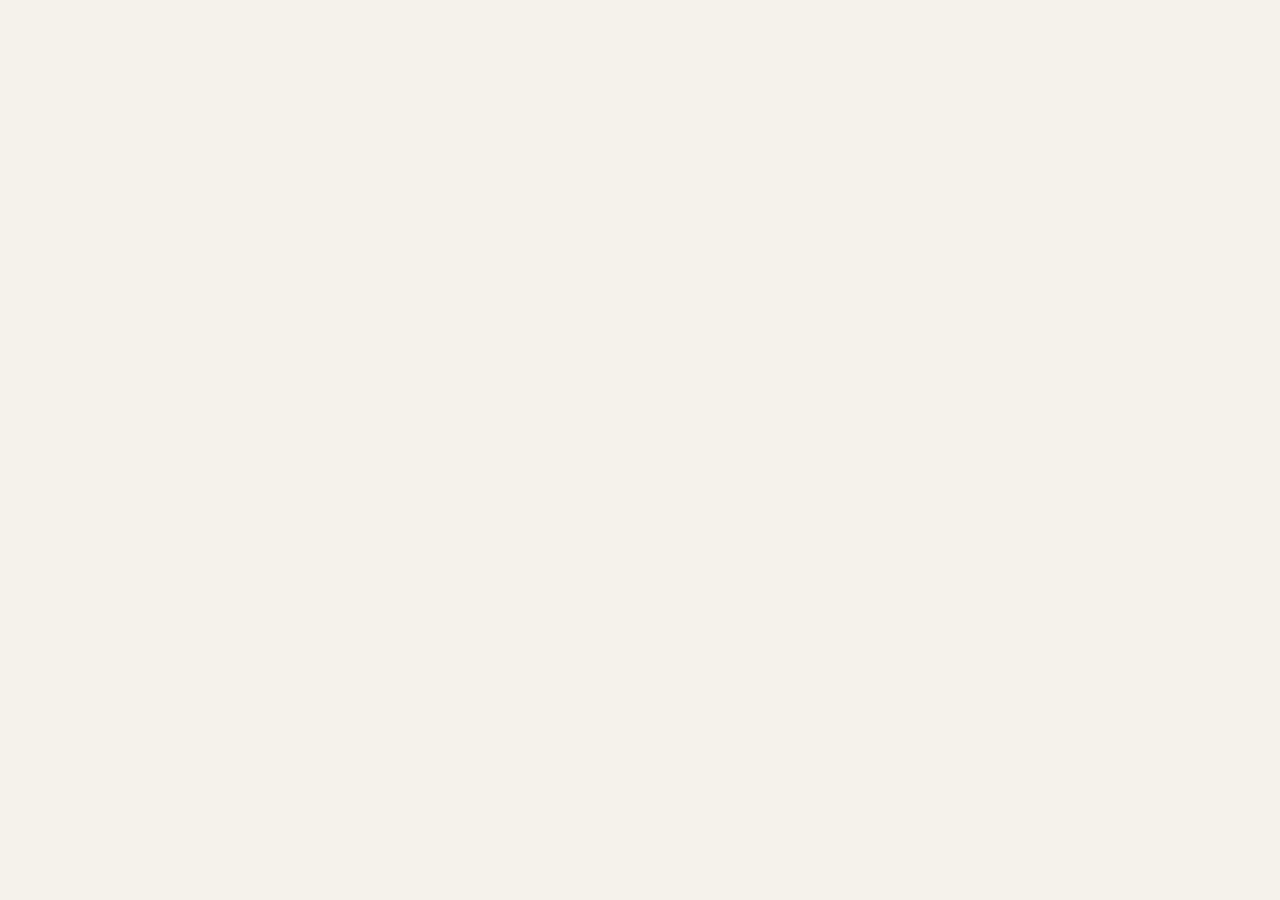
==== index.html @ 765e0664 "Create feira cadastro web app" ====
<!doctype html>
<html lang="pt-BR">
  <head>
    <meta charset="UTF-8" />
    <meta name="viewport" content="width=device-width, initial-scale=1.0" />
    <title>Cadastro de Feira de Rua</title>
    <script type="importmap">
      {
        "imports": {
          "react": "https://esm.sh/react@18.3.1",
          "react-dom/client": "https://esm.sh/react-dom@18.3.1/client",
          "lucide-react": "https://esm.sh/lucide-react@0.468.0"
        }
      }
    </script>
    <link rel="stylesheet" href="./src/styles.css" />
  </head>
  <body>
    <div id="root"></div>
    <script src="https://unpkg.com/@babel/standalone@7.25.6/babel.min.js"></script>
    <script type="text/babel" data-type="module" src="./src/main.jsx"></script>
  </body>
</html>
---- src/styles.css ----
:root {
  color: #17211d;
  background: #f5f2eb;
  font-family:
    Inter, ui-sans-serif, system-ui, -apple-system, BlinkMacSystemFont, "Segoe UI",
    sans-serif;
  font-size: 16px;
  line-height: 1.5;
}

* {
  box-sizing: border-box;
}

body {
  margin: 0;
  min-width: 320px;
}

button,
input,
textarea {
  font: inherit;
}

button {
  cursor: pointer;
}

.app-shell {
  display: grid;
  grid-template-columns: 280px minmax(0, 1fr);
  min-height: 100vh;
}

.sidebar {
  position: sticky;
  top: 0;
  display: flex;
  flex-direction: column;
  gap: 28px;
  height: 100vh;
  padding: 28px 20px;
  color: #f7fbf6;
  background: #224f3c;
}

.brand {
  display: flex;
  align-items: center;
  gap: 12px;
}

.brand-mark,
.section-title span {
  display: inline-flex;
  align-items: center;
  justify-content: center;
  flex: 0 0 auto;
  width: 42px;
  height: 42px;
  border-radius: 8px;
}

.brand-mark {
  background: #f2c94c;
  color: #17211d;
}

.brand strong,
.brand small {
  display: block;
}

.brand strong {
  font-size: 1.05rem;
}

.brand small {
  color: #c9dfd0;
}

.tabs {
  display: grid;
  gap: 8px;
}

.tabs button {
  display: flex;
  align-items: center;
  gap: 10px;
  width: 100%;
  min-height: 46px;
  padding: 10px 12px;
  color: #e7f3ea;
  text-align: left;
  background: transparent;
  border: 1px solid transparent;
  border-radius: 8px;
}

.tabs button:hover,
.tabs button.active {
  color: #17211d;
  background: #f7fbf6;
}

.sidebar-note {
  display: flex;
  gap: 10px;
  margin-top: auto;
  padding: 14px;
  color: #17211d;
  background: #dce9c8;
  border-radius: 8px;
}

.content {
  width: min(100%, 1060px);
  padding: 40px clamp(18px, 4vw, 56px) 64px;
}

.page-header {
  display: flex;
  align-items: flex-start;
  justify-content: space-between;
  gap: 24px;
  margin-bottom: 24px;
}

.eyebrow {
  color: #7f351e;
  font-weight: 750;
  text-transform: uppercase;
  letter-spacing: 0;
}

h1,
h2,
p {
  margin: 0;
}

h1 {
  max-width: 760px;
  margin-top: 8px;
  font-size: clamp(2rem, 5vw, 4.4rem);
  line-height: 0.98;
  letter-spacing: 0;
}

.page-header p {
  max-width: 690px;
  margin-top: 16px;
  color: #52625b;
  font-size: 1.06rem;
}

.status-pill {
  display: inline-flex;
  align-items: center;
  flex: 0 0 auto;
  gap: 8px;
  min-height: 40px;
  padding: 8px 12px;
  color: #214737;
  background: #e1ecd5;
  border-radius: 8px;
  font-weight: 700;
}

.success-message {
  display: flex;
  align-items: center;
  gap: 10px;
  margin-bottom: 18px;
  padding: 14px 16px;
  color: #163a2c;
  background: #dff2df;
  border: 1px solid #9fc99f;
  border-radius: 8px;
}

.form-flow {
  display: grid;
  gap: 18px;
}

.form-section {
  background: #fffdf8;
  border: 1px solid #ded7ca;
  border-radius: 8px;
}

.section-title {
  display: flex;
  align-items: center;
  gap: 12px;
  padding: 18px 20px;
  border-bottom: 1px solid #ebe4d7;
}

.section-title span {
  width: 36px;
  height: 36px;
  color: #214737;
  background: #e1ecd5;
}

.section-title h2 {
  font-size: 1.1rem;
}

.fields {
  display: grid;
  gap: 18px;
  padding: 20px;
}

.field-grid {
  display: grid;
  grid-template-columns: repeat(3, minmax(0, 1fr));
  gap: 14px;
}

.field,
.choice-field,
.rating-field,
.scale-field {
  display: grid;
  gap: 8px;
  min-width: 0;
  margin: 0;
  padding: 0;
  border: 0;
}

.field span,
legend {
  color: #26342f;
  font-weight: 750;
}

.field small {
  color: #6a746e;
}

input,
textarea {
  width: 100%;
  min-height: 44px;
  padding: 10px 12px;
  color: #17211d;
  background: #ffffff;
  border: 1px solid #cfc7ba;
  border-radius: 8px;
}

textarea {
  resize: vertical;
}

input:focus,
textarea:focus,
button:focus-visible {
  outline: 3px solid #f2c94c;
  outline-offset: 2px;
}

.choice-grid {
  display: grid;
  grid-template-columns: repeat(auto-fit, minmax(185px, 1fr));
  gap: 10px;
}

.choice-grid.compact {
  grid-template-columns: repeat(auto-fit, minmax(140px, 1fr));
}

.choice,
.inline-extra {
  display: flex;
  align-items: center;
  gap: 10px;
  min-height: 44px;
  padding: 10px 12px;
  background: #f9f5ed;
  border: 1px solid #e0d7c9;
  border-radius: 8px;
}

.choice input,
.inline-extra input[type="checkbox"],
.scale-options input,
.rating-options input {
  width: 18px;
  min-height: 18px;
  flex: 0 0 auto;
  accent-color: #2e7a55;
}

.inline-extra {
  margin-top: 10px;
}

.inline-extra input:last-child {
  min-width: 160px;
}

.rating-options,
.scale-options {
  display: flex;
  flex-wrap: wrap;
  gap: 10px;
}

.rating-options label,
.scale-options label {
  display: inline-flex;
  align-items: center;
  justify-content: center;
  gap: 8px;
  min-height: 44px;
  padding: 10px 12px;
  background: #f9f5ed;
  border: 1px solid #e0d7c9;
  border-radius: 8px;
}

.rating-options span {
  color: #bf7f00;
  white-space: nowrap;
}

.scale-options label {
  min-width: 58px;
}

.submit-bar {
  position: sticky;
  bottom: 0;
  display: flex;
  justify-content: flex-end;
  padding: 16px 0 0;
  background: linear-gradient(180deg, rgba(245, 242, 235, 0), #f5f2eb 42%);
}

.submit-bar button {
  display: inline-flex;
  align-items: center;
  justify-content: center;
  gap: 10px;
  min-height: 50px;
  padding: 12px 18px;
  color: #ffffff;
  background: #2e7a55;
  border: 0;
  border-radius: 8px;
  font-weight: 800;
}

.submit-bar button:hover {
  background: #246646;
}

@media (max-width: 820px) {
  .app-shell {
    grid-template-columns: 1fr;
  }

  .sidebar {
    position: static;
    height: auto;
    padding: 18px;
  }

  .tabs {
    grid-template-columns: 1fr 1fr;
  }

  .sidebar-note {
    margin-top: 0;
  }

  .content {
    padding-top: 26px;
  }

  .page-header {
    display: grid;
  }

  .status-pill {
    justify-self: start;
  }

  .field-grid {
    grid-template-columns: 1fr;
  }
}

@media (max-width: 520px) {
  .tabs {
    grid-template-columns: 1fr;
  }

  h1 {
    font-size: 2rem;
    line-height: 1.05;
  }

  .fields,
  .section-title {
    padding: 16px;
  }

  .choice-grid,
  .choice-grid.compact {
    grid-template-columns: 1fr;
  }

  .submit-bar button {
    width: 100%;
  }
}
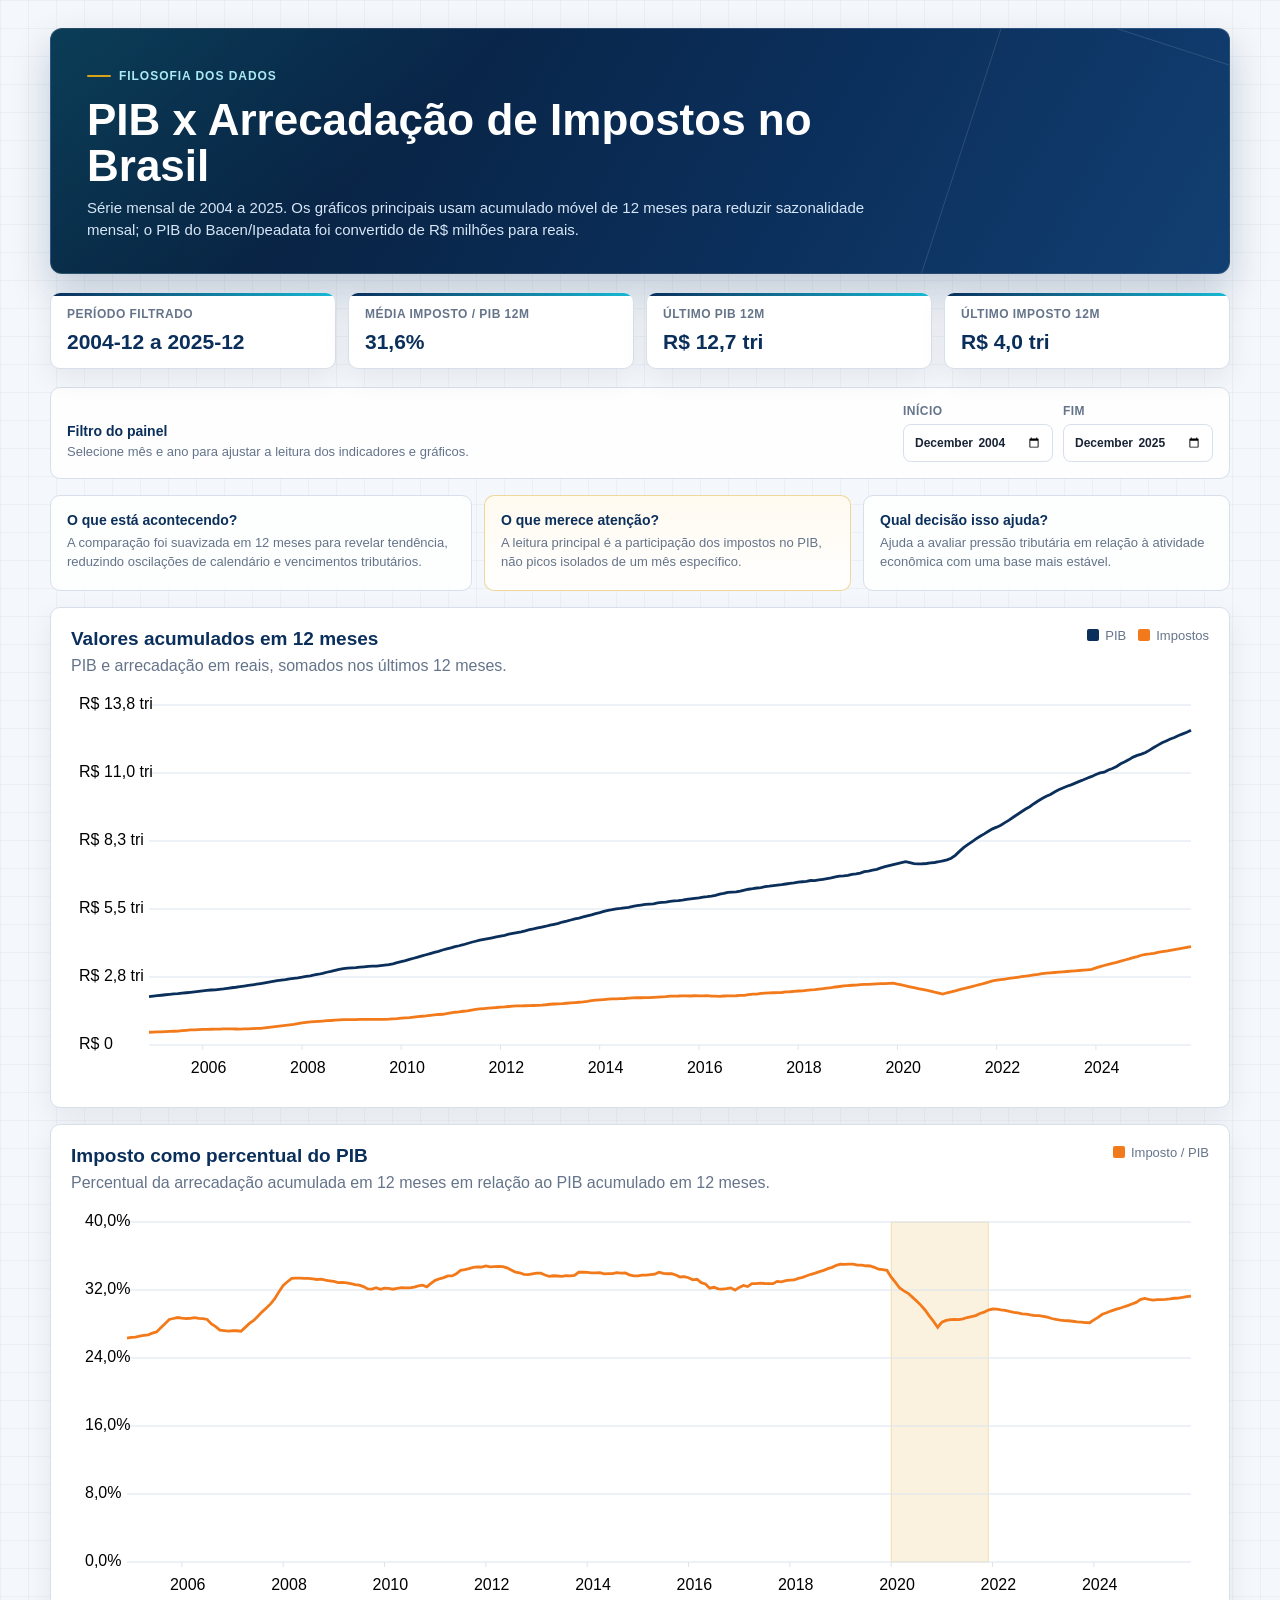
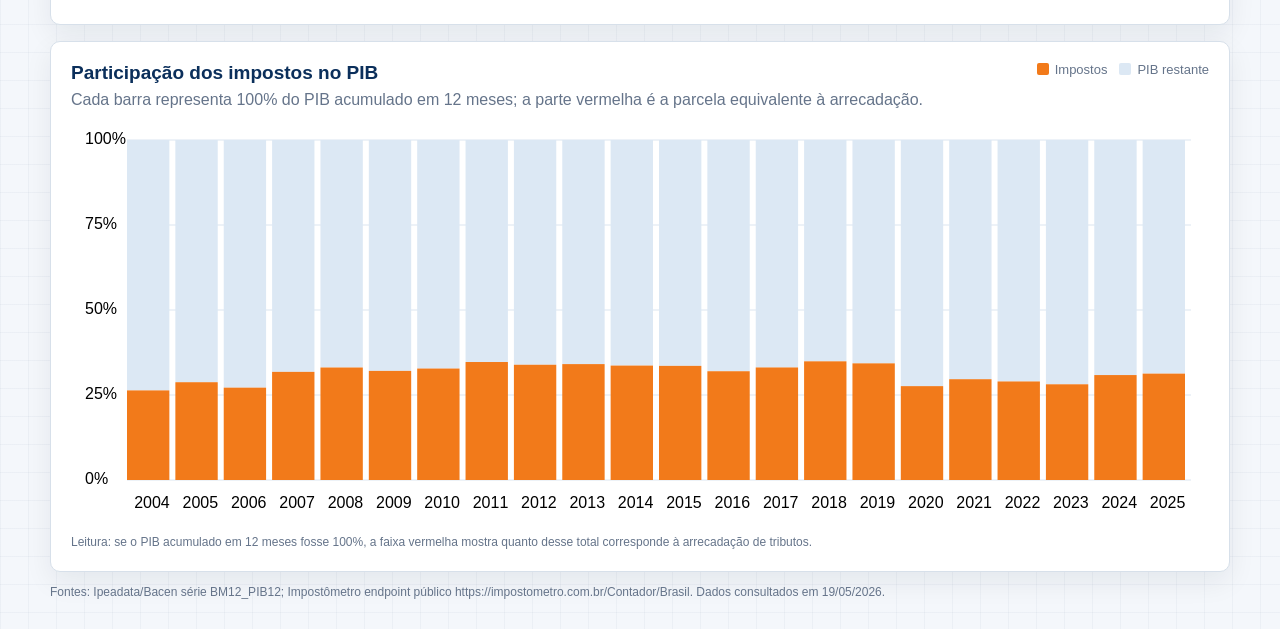
==== commit e08d8127: "Initial commit" ====
--- a/index.html
+++ b/index.html
@@ -1,23 +1,714 @@
-<!doctype html>
-<html lang="pt-BR">
-  <head>
-    <meta charset="UTF-8" />
-    <meta name="viewport" content="width=device-width, initial-scale=1.0" />
-    <title>Cadastro de Feira de Rua</title>
-    <script type="importmap">
-      {
-        "imports": {
-          "react": "https://esm.sh/react@18.3.1",
-          "react-dom/client": "https://esm.sh/react-dom@18.3.1/client",
-          "lucide-react": "https://esm.sh/lucide-react@0.468.0"
-        }
-      }
-    </script>
-    <link rel="stylesheet" href="./src/styles.css" />
-  </head>
-  <body>
-    <div id="root"></div>
-    <script src="https://unpkg.com/@babel/standalone@7.25.6/babel.min.js"></script>
-    <script type="text/babel" data-type="module" src="./src/main.jsx"></script>
-  </body>
-</html>
+<!doctype html>
+<html lang="pt-BR">
+<head>
+  <meta charset="utf-8">
+  <meta name="viewport" content="width=device-width, initial-scale=1">
+  <title>PIB x Arrecadação de Impostos</title>
+  <style>
+    :root {
+      --bg: #f4f7fb;
+      --panel: #ffffff;
+      --text: #182434;
+      --muted: #65748a;
+      --grid: #dbe5f0;
+      --pib: #0b2f5b;
+      --tax: #f27a1a;
+      --rest: #dce8f4;
+      --accent: #17b8d4;
+      --gold: #d8a31a;
+      --graphite: #111827;
+      --line: #d7e0ea;
+    }
+    * { box-sizing: border-box; }
+    body {
+      margin: 0;
+      font-family: Inter, "Segoe UI", Arial, Helvetica, sans-serif;
+      color: var(--text);
+      background:
+        linear-gradient(rgba(11, 47, 91, 0.035) 1px, transparent 1px),
+        linear-gradient(90deg, rgba(11, 47, 91, 0.035) 1px, transparent 1px),
+        var(--bg);
+      background-size: 28px 28px;
+    }
+    main {
+      width: min(1180px, calc(100vw - 32px));
+      margin: 28px auto;
+    }
+    header {
+      position: relative;
+      overflow: hidden;
+      margin-bottom: 18px;
+      padding: 34px 36px 32px;
+      color: #ffffff;
+      background:
+        linear-gradient(135deg, rgba(23, 184, 212, 0.22), transparent 32%),
+        linear-gradient(120deg, #071b34 0%, #0b2f5b 62%, #123f72 100%);
+      border: 1px solid rgba(255, 255, 255, 0.12);
+      border-radius: 12px;
+      box-shadow: 0 18px 38px rgba(11, 47, 91, 0.22);
+    }
+    header::after {
+      content: "";
+      position: absolute;
+      inset: auto -80px -130px auto;
+      width: 360px;
+      height: 360px;
+      border: 1px solid rgba(255, 255, 255, 0.12);
+      transform: rotate(18deg);
+    }
+    .eyebrow {
+      position: relative;
+      z-index: 1;
+      display: inline-flex;
+      align-items: center;
+      gap: 8px;
+      margin-bottom: 14px;
+      color: #a9eaf4;
+      font-size: 12px;
+      font-weight: 700;
+      letter-spacing: 0.08em;
+      text-transform: uppercase;
+    }
+    .eyebrow::before {
+      content: "";
+      width: 24px;
+      height: 2px;
+      background: var(--gold);
+      border-radius: 999px;
+    }
+    h1 {
+      position: relative;
+      z-index: 1;
+      margin: 0 0 8px;
+      max-width: 760px;
+      font-size: clamp(28px, 4vw, 44px);
+      line-height: 1.05;
+      letter-spacing: 0;
+    }
+    p {
+      margin: 0;
+      color: var(--muted);
+      line-height: 1.45;
+    }
+    header p {
+      position: relative;
+      z-index: 1;
+      max-width: 800px;
+      color: #d7e6f7;
+      font-size: 15px;
+    }
+    .metrics {
+      display: grid;
+      grid-template-columns: repeat(4, minmax(0, 1fr));
+      gap: 12px;
+      margin: 18px 0;
+    }
+    .metric, .chart-card {
+      background: var(--panel);
+      border: 1px solid var(--line);
+      border-radius: 10px;
+      box-shadow: 0 10px 28px rgba(15, 23, 42, 0.07);
+    }
+    .metric {
+      position: relative;
+      padding: 14px 16px;
+      overflow: hidden;
+    }
+    .metric::before {
+      content: "";
+      position: absolute;
+      top: 0;
+      left: 0;
+      width: 100%;
+      height: 3px;
+      background: linear-gradient(90deg, var(--pib), var(--accent));
+    }
+    .metric span {
+      display: block;
+      color: var(--muted);
+      font-size: 12px;
+      font-weight: 700;
+      letter-spacing: 0.04em;
+      text-transform: uppercase;
+      margin-bottom: 8px;
+    }
+    .metric strong {
+      color: var(--pib);
+      font-size: 21px;
+      line-height: 1.2;
+    }
+    .decision-strip {
+      display: grid;
+      grid-template-columns: 1.15fr 1fr 1fr;
+      gap: 12px;
+      margin: 0 0 16px;
+    }
+    .decision-item {
+      min-height: 96px;
+      padding: 16px;
+      background: rgba(255, 255, 255, 0.86);
+      border: 1px solid var(--line);
+      border-radius: 10px;
+    }
+    .decision-item strong {
+      display: block;
+      margin-bottom: 6px;
+      color: var(--pib);
+      font-size: 14px;
+    }
+    .decision-item p {
+      font-size: 13px;
+    }
+    .decision-item.attention {
+      border-color: rgba(216, 163, 26, 0.42);
+      background: linear-gradient(180deg, #fffaf0, #ffffff);
+    }
+    .filters {
+      display: flex;
+      align-items: end;
+      justify-content: space-between;
+      gap: 16px;
+      margin: 0 0 16px;
+      padding: 16px;
+      background: rgba(255, 255, 255, 0.92);
+      border: 1px solid var(--line);
+      border-radius: 10px;
+    }
+    .filters-title strong {
+      display: block;
+      margin-bottom: 4px;
+      color: var(--pib);
+      font-size: 14px;
+    }
+    .filters-title p {
+      font-size: 13px;
+    }
+    .filter-fields {
+      display: flex;
+      gap: 10px;
+      align-items: end;
+    }
+    .filter-fields label {
+      display: grid;
+      gap: 6px;
+      color: var(--muted);
+      font-size: 12px;
+      font-weight: 700;
+      letter-spacing: 0.04em;
+      text-transform: uppercase;
+    }
+    .filter-fields input {
+      min-width: 150px;
+      height: 38px;
+      padding: 0 10px;
+      color: var(--text);
+      background: #ffffff;
+      border: 1px solid var(--line);
+      border-radius: 8px;
+      font: inherit;
+    }
+    .chart-card {
+      padding: 20px;
+      margin-top: 16px;
+    }
+    .chart-head {
+      display: flex;
+      justify-content: space-between;
+      gap: 16px;
+      align-items: start;
+      margin-bottom: 10px;
+    }
+    h2 {
+      color: var(--pib);
+      margin: 0 0 4px;
+      font-size: 19px;
+      letter-spacing: 0;
+    }
+    .legend {
+      display: flex;
+      flex-wrap: wrap;
+      gap: 12px;
+      color: var(--muted);
+      font-size: 13px;
+      white-space: nowrap;
+    }
+    .legend i {
+      display: inline-block;
+      width: 12px;
+      height: 12px;
+      border-radius: 2px;
+      margin-right: 6px;
+      vertical-align: -1px;
+    }
+    svg {
+      width: 100%;
+      height: 400px;
+      display: block;
+      overflow: visible;
+    }
+    .axis text {
+      fill: var(--muted);
+      font-size: 11px;
+    }
+    line.axis, line.grid {
+      stroke: var(--grid);
+      stroke-width: 1;
+    }
+    .line {
+      fill: none;
+      stroke-width: 2.8;
+    }
+    .note {
+      margin-top: 12px;
+      font-size: 12px;
+      color: var(--muted);
+    }
+    .tooltip {
+      position: fixed;
+      z-index: 10;
+      pointer-events: none;
+      background: #071b34;
+      color: white;
+      padding: 10px 12px;
+      border-radius: 6px;
+      font-size: 12px;
+      line-height: 1.45;
+      min-width: 210px;
+      box-shadow: 0 8px 20px rgba(15, 23, 42, 0.24);
+      display: none;
+    }
+    @media (max-width: 860px) {
+      .metrics { grid-template-columns: repeat(2, minmax(0, 1fr)); }
+      .decision-strip { grid-template-columns: 1fr; }
+      .filters { display: block; }
+      .filter-fields { margin-top: 12px; flex-wrap: wrap; }
+      .chart-head { display: block; }
+      .legend { margin-top: 8px; }
+      svg { height: 360px; }
+    }
+    @media (max-width: 520px) {
+      main { width: min(100vw - 20px, 1180px); margin-top: 18px; }
+      .metrics { grid-template-columns: 1fr; }
+      h1 { font-size: 23px; }
+    }
+  </style>
+</head>
+<body>
+  <main>
+    <header>
+      <div class="eyebrow">Filosofia dos Dados</div>
+      <h1>PIB x Arrecadação de Impostos no Brasil</h1>
+      <p>Série mensal de 2004 a 2025. Os gráficos principais usam acumulado móvel de 12 meses para reduzir sazonalidade mensal; o PIB do Bacen/Ipeadata foi convertido de R$ milhões para reais.</p>
+    </header>
+
+    <section class="metrics">
+      <div class="metric"><span>Período filtrado</span><strong id="periodoSelecionado">2004-12 a 2025-12</strong></div>
+      <div class="metric"><span>Média imposto / PIB 12m</span><strong id="mediaPct">31.6%</strong></div>
+      <div class="metric"><span>Último PIB 12m</span><strong id="ultimoPib"></strong></div>
+      <div class="metric"><span>Último imposto 12m</span><strong id="ultimoImposto"></strong></div>
+    </section>
+
+    <section class="filters" aria-label="Filtro de período">
+      <div class="filters-title">
+        <strong>Filtro do painel</strong>
+        <p>Selecione mês e ano para ajustar a leitura dos indicadores e gráficos.</p>
+      </div>
+      <div class="filter-fields">
+        <label for="filtroInicio">Início
+          <input id="filtroInicio" type="month">
+        </label>
+        <label for="filtroFim">Fim
+          <input id="filtroFim" type="month">
+        </label>
+      </div>
+    </section>
+
+    <section class="decision-strip" aria-label="Resumo executivo">
+      <div class="decision-item">
+        <strong>O que está acontecendo?</strong>
+        <p>A comparação foi suavizada em 12 meses para revelar tendência, reduzindo oscilações de calendário e vencimentos tributários.</p>
+      </div>
+      <div class="decision-item attention">
+        <strong>O que merece atenção?</strong>
+        <p>A leitura principal é a participação dos impostos no PIB, não picos isolados de um mês específico.</p>
+      </div>
+      <div class="decision-item">
+        <strong>Qual decisão isso ajuda?</strong>
+        <p>Ajuda a avaliar pressão tributária em relação à atividade econômica com uma base mais estável.</p>
+      </div>
+    </section>
+
+    <section class="chart-card">
+      <div class="chart-head">
+        <div>
+          <h2>Valores acumulados em 12 meses</h2>
+          <p>PIB e arrecadação em reais, somados nos últimos 12 meses.</p>
+        </div>
+        <div class="legend">
+          <span><i style="background: var(--pib)"></i>PIB</span>
+          <span><i style="background: var(--tax)"></i>Impostos</span>
+        </div>
+      </div>
+      <svg id="chartValores" role="img" aria-label="Gráfico de linhas com PIB e impostos mensais"></svg>
+    </section>
+
+    <section class="chart-card">
+      <div class="chart-head">
+        <div>
+          <h2>Imposto como percentual do PIB</h2>
+          <p>Percentual da arrecadação acumulada em 12 meses em relação ao PIB acumulado em 12 meses.</p>
+        </div>
+        <div class="legend">
+          <span><i style="background: var(--tax)"></i>Imposto / PIB</span>
+        </div>
+      </div>
+      <svg id="chartPercentualLinha" role="img" aria-label="Gráfico de linha com percentual de impostos sobre PIB"></svg>
+    </section>
+
+    <section class="chart-card">
+      <div class="chart-head">
+        <div>
+          <h2>Participação dos impostos no PIB</h2>
+          <p>Cada barra representa 100% do PIB acumulado em 12 meses; a parte vermelha é a parcela equivalente à arrecadação.</p>
+        </div>
+        <div class="legend">
+          <span><i style="background: var(--tax)"></i>Impostos</span>
+          <span><i style="background: var(--rest)"></i>PIB restante</span>
+        </div>
+      </div>
+      <svg id="chartPercentual" role="img" aria-label="Gráfico de barras 100% com participação dos impostos no PIB"></svg>
+      <p class="note">Leitura: se o PIB acumulado em 12 meses fosse 100%, a faixa vermelha mostra quanto desse total corresponde à arrecadação de tributos.</p>
+    </section>
+
+    <p class="note">Fontes: Ipeadata/Bacen série BM12_PIB12; Impostômetro endpoint público https://impostometro.com.br/Contador/Brasil. Dados consultados em 19/05/2026.</p>
+  </main>
+  <div class="tooltip" id="tooltip"></div>
+  <script>
+    const dados = [{"periodo": "2004-01", "ano": 2004, "mes": 1, "pib": 144558600000.0, "impostos": 46232090263.74, "impostoPct": 31.9816, "restantePct": 68.0184, "pib12m": null, "impostos12m": null, "impostoPct12m": null, "restantePct12m": null}, {"periodo": "2004-02", "ano": 2004, "mes": 2, "pib": 142861300000.0, "impostos": 38658141661.73, "impostoPct": 27.0599, "restantePct": 72.9401, "pib12m": null, "impostos12m": null, "impostoPct12m": null, "restantePct12m": null}, {"periodo": "2004-03", "ano": 2004, "mes": 3, "pib": 157363500000.0, "impostos": 40571194120.03, "impostoPct": 25.7818, "restantePct": 74.2182, "pib12m": null, "impostos12m": null, "impostoPct12m": null, "restantePct12m": null}, {"periodo": "2004-04", "ano": 2004, "mes": 4, "pib": 156953900000.0, "impostos": 41968409557.2, "impostoPct": 26.7393, "restantePct": 73.2607, "pib12m": null, "impostos12m": null, "impostoPct12m": null, "restantePct12m": null}, {"periodo": "2004-05", "ano": 2004, "mes": 5, "pib": 159498900000.0, "impostos": 40390365341.45, "impostoPct": 25.3233, "restantePct": 74.6767, "pib12m": null, "impostos12m": null, "impostoPct12m": null, "restantePct12m": null}, {"periodo": "2004-06", "ano": 2004, "mes": 6, "pib": 165342200000.0, "impostos": 42445873374.07, "impostoPct": 25.6715, "restantePct": 74.3285, "pib12m": null, "impostos12m": null, "impostoPct12m": null, "restantePct12m": null}, {"periodo": "2004-07", "ano": 2004, "mes": 7, "pib": 171370900000.0, "impostos": 42962222035.29, "impostoPct": 25.0697, "restantePct": 74.9303, "pib12m": null, "impostos12m": null, "impostoPct12m": null, "restantePct12m": null}, {"periodo": "2004-08", "ano": 2004, "mes": 8, "pib": 169178900000.0, "impostos": 42670163400.71, "impostoPct": 25.2219, "restantePct": 74.7781, "pib12m": null, "impostos12m": null, "impostoPct12m": null, "restantePct12m": null}, {"periodo": "2004-09", "ano": 2004, "mes": 9, "pib": 164702500000.0, "impostos": 43393699550.4, "impostoPct": 26.3467, "restantePct": 73.6533, "pib12m": null, "impostos12m": null, "impostoPct12m": null, "restantePct12m": null}, {"periodo": "2004-10", "ano": 2004, "mes": 10, "pib": 170536500000.0, "impostos": 43927859015.56, "impostoPct": 25.7586, "restantePct": 74.2414, "pib12m": null, "impostos12m": null, "impostoPct12m": null, "restantePct12m": null}, {"periodo": "2004-11", "ano": 2004, "mes": 11, "pib": 176921500000.0, "impostos": 41881256779.54, "impostoPct": 23.6722, "restantePct": 76.3278, "pib12m": null, "impostos12m": null, "impostoPct12m": null, "restantePct12m": null}, {"periodo": "2004-12", "ano": 2004, "mes": 12, "pib": 178462400000.0, "impostos": 50783321839.46, "impostoPct": 28.456, "restantePct": 71.544, "pib12m": 1957751100000.0, "impostos12m": 515884596939.18, "impostoPct12m": 26.3509, "restantePct12m": 73.6491}, {"periodo": "2005-01", "ano": 2005, "mes": 1, "pib": 163540100000.0, "impostos": 52620924784.66, "impostoPct": 32.1762, "restantePct": 67.8238, "pib12m": 1976732600000.0, "impostos12m": 522273431460.1, "impostoPct12m": 26.421, "restantePct12m": 73.579}, {"periodo": "2005-02", "ano": 2005, "mes": 2, "pib": 160701600000.0, "impostos": 44138588985.51, "impostoPct": 27.4662, "restantePct": 72.5338, "pib12m": 1994572900000.0, "impostos12m": 527753878783.88, "impostoPct12m": 26.4595, "restantePct12m": 73.5405}, {"periodo": "2005-03", "ano": 2005, "mes": 3, "pib": 175468700000.0, "impostos": 47432452750.28, "impostoPct": 27.0319, "restantePct": 72.9681, "pib12m": 2012678100000.0, "impostos12m": 534615137414.14, "impostoPct12m": 26.5624, "restantePct12m": 73.4376}, {"periodo": "2005-04", "ano": 2005, "mes": 4, "pib": 177179000000.0, "impostos": 49508436664.15, "impostoPct": 27.9426, "restantePct": 72.0574, "pib12m": 2032903200000.0, "impostos12m": 542155164521.08, "impostoPct12m": 26.669, "restantePct12m": 73.331}, {"periodo": "2005-05", "ano": 2005, "mes": 5, "pib": 177496700000.0, "impostos": 46223594713.2, "impostoPct": 26.0419, "restantePct": 73.9581, "pib12m": 2050901000000.0, "impostos12m": 547988393892.83, "impostoPct12m": 26.7194, "restantePct12m": 73.2806}, {"periodo": "2005-06", "ano": 2005, "mes": 6, "pib": 180881800000.0, "impostos": 50938557998.39, "impostoPct": 28.1612, "restantePct": 71.8388, "pib12m": 2066440600000.0, "impostos12m": 556481078517.15, "impostoPct12m": 26.9294, "restantePct12m": 73.0706}, {"periodo": "2005-07", "ano": 2005, "mes": 7, "pib": 184073700000.0, "impostos": 49151727939.38, "impostoPct": 26.7022, "restantePct": 73.2978, "pib12m": 2079143400000.0, "impostos12m": 562670584421.24, "impostoPct12m": 27.0626, "restantePct12m": 72.9374}, {"periodo": "2005-08", "ano": 2005, "mes": 8, "pib": 187246600000.0, "impostos": 58137926226.47, "impostoPct": 31.0489, "restantePct": 68.9511, "pib12m": 2097211100000.0, "impostos12m": 578138347247.0, "impostoPct12m": 27.567, "restantePct12m": 72.433}, {"periodo": "2005-09", "ano": 2005, "mes": 9, "pib": 181538900000.0, "impostos": 57958330448.41, "impostoPct": 31.9261, "restantePct": 68.0739, "pib12m": 2114047500000.0, "impostos12m": 592702978145.0, "impostoPct12m": 28.0364, "restantePct12m": 71.9636}, {"periodo": "2005-10", "ano": 2005, "mes": 10, "pib": 189183000000.0, "impostos": 59655722484.35, "impostoPct": 31.5333, "restantePct": 68.4667, "pib12m": 2132694000000.0, "impostos12m": 608430841613.8, "impostoPct12m": 28.5287, "restantePct12m": 71.4713}, {"periodo": "2005-11", "ano": 2005, "mes": 11, "pib": 194794500000.0, "impostos": 49560562640.28, "impostoPct": 25.4425, "restantePct": 74.5575, "pib12m": 2150567000000.0, "impostos12m": 616110147474.54, "impostoPct12m": 28.6487, "restantePct12m": 71.3513}, {"periodo": "2005-12", "ano": 2005, "mes": 12, "pib": 198480000000.0, "impostos": 58917436692.67, "impostoPct": 29.6843, "restantePct": 70.3157, "pib12m": 2170584600000.0, "impostos12m": 624244262327.74, "impostoPct12m": 28.7593, "restantePct12m": 71.2407}, {"periodo": "2006-01", "ano": 2006, "mes": 1, "pib": 185564800000.0, "impostos": 57340234038.04, "impostoPct": 30.9004, "restantePct": 69.0996, "pib12m": 2192609300000.0, "impostos12m": 628963571581.12, "impostoPct12m": 28.6856, "restantePct12m": 71.3144}, {"periodo": "2006-02", "ano": 2006, "mes": 2, "pib": 178482200000.0, "impostos": 48328000868.28, "impostoPct": 27.0772, "restantePct": 72.9228, "pib12m": 2210389900000.0, "impostos12m": 633152983463.89, "impostoPct12m": 28.6444, "restantePct12m": 71.3556}, {"periodo": "2006-03", "ano": 2006, "mes": 3, "pib": 190223300000.0, "impostos": 52056843574.63, "impostoPct": 27.3662, "restantePct": 72.6338, "pib12m": 2225144500000.0, "impostos12m": 637777374288.24, "impostoPct12m": 28.6623, "restantePct12m": 71.3377}, {"periodo": "2006-04", "ano": 2006, "mes": 4, "pib": 185030600000.0, "impostos": 53897708491.01, "impostoPct": 29.1291, "restantePct": 70.8709, "pib12m": 2232996100000.0, "impostos12m": 642166646115.09, "impostoPct12m": 28.7581, "restantePct12m": 71.2419}, {"periodo": "2006-05", "ano": 2006, "mes": 5, "pib": 197874300000.0, "impostos": 50151734387.42, "impostoPct": 25.3452, "restantePct": 74.6548, "pib12m": 2253373700000.0, "impostos12m": 646094785789.31, "impostoPct12m": 28.6723, "restantePct12m": 71.3277}, {"periodo": "2006-06", "ano": 2006, "mes": 6, "pib": 199071900000.0, "impostos": 55534885095.0, "impostoPct": 27.8969, "restantePct": 72.1031, "pib12m": 2271563800000.0, "impostos12m": 650691112885.92, "impostoPct12m": 28.6451, "restantePct12m": 71.3549}, {"periodo": "2006-07", "ano": 2006, "mes": 7, "pib": 206974400000.0, "impostos": 53138289977.86, "impostoPct": 25.6738, "restantePct": 74.3262, "pib12m": 2294464500000.0, "impostos12m": 654677674924.41, "impostoPct12m": 28.5329, "restantePct12m": 71.4671}, {"periodo": "2006-08", "ano": 2006, "mes": 8, "pib": 209818000000.0, "impostos": 52405908015.23, "impostoPct": 24.9768, "restantePct": 75.0232, "pib12m": 2317035900000.0, "impostos12m": 648945656713.17, "impostoPct12m": 28.0076, "restantePct12m": 71.9924}, {"periodo": "2006-09", "ano": 2006, "mes": 9, "pib": 201055400000.0, "impostos": 55817257726.28, "impostoPct": 27.7621, "restantePct": 72.2379, "pib12m": 2336552400000.0, "impostos12m": 646804583991.04, "impostoPct12m": 27.682, "restantePct12m": 72.318}, {"periodo": "2006-10", "ano": 2006, "mes": 10, "pib": 214271700000.0, "impostos": 57096360528.03, "impostoPct": 26.6467, "restantePct": 73.3533, "pib12m": 2361641100000.0, "impostos12m": 644245222034.72, "impostoPct12m": 27.2796, "restantePct12m": 72.7204}, {"periodo": "2006-11", "ano": 2006, "mes": 11, "pib": 219724200000.0, "impostos": 54970586140.34, "impostoPct": 25.018, "restantePct": 74.982, "pib12m": 2386570800000.0, "impostos12m": 649655245534.79, "impostoPct12m": 27.2213, "restantePct12m": 72.7787}, {"periodo": "2006-12", "ano": 2006, "mes": 12, "pib": 221359300000.0, "impostos": 63748238873.26, "impostoPct": 28.7985, "restantePct": 71.2015, "pib12m": 2409450100000.0, "impostos12m": 654486047715.38, "impostoPct12m": 27.1633, "restantePct12m": 72.8367}, {"periodo": "2007-01", "ano": 2007, "mes": 1, "pib": 211130700000.0, "impostos": 65371994938.68, "impostoPct": 30.9628, "restantePct": 69.0372, "pib12m": 2435016000000.0, "impostos12m": 662517808616.02, "impostoPct12m": 27.2079, "restantePct12m": 72.7921}, {"periodo": "2007-02", "ano": 2007, "mes": 2, "pib": 202704100000.0, "impostos": 54907339732.99, "impostoPct": 27.0874, "restantePct": 72.9126, "pib12m": 2459237900000.0, "impostos12m": 669097147480.74, "impostoPct12m": 27.2075, "restantePct12m": 72.7925}, {"periodo": "2007-03", "ano": 2007, "mes": 3, "pib": 217588900000.0, "impostos": 58131667014.37, "impostoPct": 26.7163, "restantePct": 73.2837, "pib12m": 2486603500000.0, "impostos12m": 675171970920.48, "impostoPct12m": 27.1524, "restantePct12m": 72.8476}, {"periodo": "2007-04", "ano": 2007, "mes": 4, "pib": 215128800000.0, "impostos": 73496837600.01, "impostoPct": 34.1641, "restantePct": 65.8359, "pib12m": 2516701700000.0, "impostos12m": 694771100029.48, "impostoPct12m": 27.6064, "restantePct12m": 72.3936}, {"periodo": "2007-05", "ano": 2007, "mes": 5, "pib": 226537900000.0, "impostos": 69724201759.85, "impostoPct": 30.7782, "restantePct": 69.2218, "pib12m": 2545365300000.0, "impostos12m": 714343567401.92, "impostoPct12m": 28.0645, "restantePct12m": 71.9355}, {"periodo": "2007-06", "ano": 2007, "mes": 6, "pib": 228988600000.0, "impostos": 73224932159.07, "impostoPct": 31.9775, "restantePct": 68.0225, "pib12m": 2575282000000.0, "impostos12m": 732033614465.99, "impostoPct12m": 28.4254, "restantePct12m": 71.5746}, {"periodo": "2007-07", "ano": 2007, "mes": 7, "pib": 233824100000.0, "impostos": 73229829294.03, "impostoPct": 31.3183, "restantePct": 68.6817, "pib12m": 2602131700000.0, "impostos12m": 752125153782.16, "impostoPct12m": 28.9042, "restantePct12m": 71.0958}, {"periodo": "2007-08", "ano": 2007, "mes": 8, "pib": 235019100000.0, "impostos": 73504840488.38, "impostoPct": 31.2761, "restantePct": 68.7239, "pib12m": 2627332800000.0, "impostos12m": 773224086255.31, "impostoPct12m": 29.43, "restantePct12m": 70.57}, {"periodo": "2007-09", "ano": 2007, "mes": 9, "pib": 223002700000.0, "impostos": 73962350660.12, "impostoPct": 33.1666, "restantePct": 66.8334, "pib12m": 2649280100000.0, "impostos12m": 791369179189.14, "impostoPct12m": 29.8711, "restantePct12m": 70.1289}, {"periodo": "2007-10", "ano": 2007, "mes": 10, "pib": 241939400000.0, "impostos": 78524807986.96, "impostoPct": 32.4564, "restantePct": 67.5436, "pib12m": 2676947800000.0, "impostos12m": 812797626648.08, "impostoPct12m": 30.3628, "restantePct12m": 69.6372}, {"periodo": "2007-11", "ano": 2007, "mes": 11, "pib": 241938400000.0, "impostos": 78366232382.86, "impostoPct": 32.391, "restantePct": 67.609, "pib12m": 2699162000000.0, "impostos12m": 836193272890.59, "impostoPct12m": 30.9797, "restantePct12m": 69.0203}, {"periodo": "2007-12", "ano": 2007, "mes": 12, "pib": 242460200000.0, "impostos": 92774481446.07, "impostoPct": 38.2638, "restantePct": 61.7362, "pib12m": 2720262900000.0, "impostos12m": 865219515463.4, "impostoPct12m": 31.8065, "restantePct12m": 68.1935}, {"periodo": "2008-01", "ano": 2008, "mes": 1, "pib": 237247700000.0, "impostos": 93400952033.96, "impostoPct": 39.3685, "restantePct": 60.6315, "pib12m": 2746379900000.0, "impostos12m": 893248472558.69, "impostoPct12m": 32.5246, "restantePct12m": 67.4754}, {"periodo": "2008-02", "ano": 2008, "mes": 2, "pib": 232680400000.0, "impostos": 76949013138.34, "impostoPct": 33.0707, "restantePct": 66.9293, "pib12m": 2776356200000.0, "impostos12m": 915290145964.03, "impostoPct12m": 32.9673, "restantePct12m": 67.0327}, {"periodo": "2008-03", "ano": 2008, "mes": 3, "pib": 242124400000.0, "impostos": 77619979871.23, "impostoPct": 32.0579, "restantePct": 67.9421, "pib12m": 2800891700000.0, "impostos12m": 934778458820.9, "impostoPct12m": 33.3743, "restantePct12m": 66.6257}, {"periodo": "2008-04", "ano": 2008, "mes": 4, "pib": 248793800000.0, "impostos": 85352597853.25, "impostoPct": 34.3066, "restantePct": 65.6934, "pib12m": 2834556700000.0, "impostos12m": 946634219074.13, "impostoPct12m": 33.3962, "restantePct12m": 66.6038}, {"periodo": "2008-05", "ano": 2008, "mes": 5, "pib": 254936900000.0, "impostos": 78928607515.13, "impostoPct": 30.9601, "restantePct": 69.0399, "pib12m": 2862955700000.0, "impostos12m": 955838624829.41, "impostoPct12m": 33.3864, "restantePct12m": 66.6136}, {"periodo": "2008-06", "ano": 2008, "mes": 6, "pib": 265791200000.0, "impostos": 84755137084.49, "impostoPct": 31.8879, "restantePct": 68.1121, "pib12m": 2899758300000.0, "impostos12m": 967368829754.83, "impostoPct12m": 33.3603, "restantePct12m": 66.6397}, {"periodo": "2008-07", "ano": 2008, "mes": 7, "pib": 278095600000.0, "impostos": 88054144254.88, "impostoPct": 31.6633, "restantePct": 68.3367, "pib12m": 2944029800000.0, "impostos12m": 982193144715.68, "impostoPct12m": 33.3622, "restantePct12m": 66.6378}, {"periodo": "2008-08", "ano": 2008, "mes": 8, "pib": 269235600000.0, "impostos": 83296816978.93, "impostoPct": 30.9383, "restantePct": 69.0617, "pib12m": 2978246300000.0, "impostos12m": 991985121206.23, "impostoPct12m": 33.3077, "restantePct12m": 66.6923}, {"periodo": "2008-09", "ano": 2008, "mes": 9, "pib": 265271200000.0, "impostos": 85938614580.16, "impostoPct": 32.3965, "restantePct": 67.6035, "pib12m": 3020514800000.0, "impostos12m": 1003961385126.27, "impostoPct12m": 33.2381, "restantePct12m": 66.7619}, {"periodo": "2008-10", "ano": 2008, "mes": 10, "pib": 280522500000.0, "impostos": 92607162007.63, "impostoPct": 33.0124, "restantePct": 66.9876, "pib12m": 3059097900000.0, "impostos12m": 1018043739146.94, "impostoPct12m": 33.2792, "restantePct12m": 66.7208}, {"periodo": "2008-11", "ano": 2008, "mes": 11, "pib": 270698800000.0, "impostos": 84555608460.58, "impostoPct": 31.236, "restantePct": 68.764, "pib12m": 3087858300000.0, "impostos12m": 1024233115224.66, "impostoPct12m": 33.1697, "restantePct12m": 66.8303}, {"periodo": "2008-12", "ano": 2008, "mes": 12, "pib": 264404800000.0, "impostos": 97481634663.05, "impostoPct": 36.8683, "restantePct": 63.1317, "pib12m": 3109802900000.0, "impostos12m": 1028940268441.64, "impostoPct12m": 33.087, "restantePct12m": 66.913}, {"periodo": "2009-01", "ano": 2009, "mes": 1, "pib": 249934400000.0, "impostos": 95013787859.35, "impostoPct": 38.0155, "restantePct": 61.9845, "pib12m": 3122489600000.0, "impostos12m": 1030553104267.03, "impostoPct12m": 33.0042, "restantePct12m": 66.9958}, {"periodo": "2009-02", "ano": 2009, "mes": 2, "pib": 244024500000.0, "impostos": 76402578663.16, "impostoPct": 31.3094, "restantePct": 68.6906, "pib12m": 3133833700000.0, "impostos12m": 1030006669791.85, "impostoPct12m": 32.8673, "restantePct12m": 67.1327}, {"periodo": "2009-03", "ano": 2009, "mes": 3, "pib": 262181700000.0, "impostos": 84954208094.33, "impostoPct": 32.4028, "restantePct": 67.5972, "pib12m": 3153891000000.0, "impostos12m": 1037340898014.94, "impostoPct12m": 32.8908, "restantePct12m": 67.1092}, {"periodo": "2009-04", "ano": 2009, "mes": 4, "pib": 259563500000.0, "impostos": 87074302073.52, "impostoPct": 33.5464, "restantePct": 66.4536, "pib12m": 3164660700000.0, "impostos12m": 1039062602235.22, "impostoPct12m": 32.8333, "restantePct12m": 67.1667}, {"periodo": "2009-05", "ano": 2009, "mes": 5, "pib": 268324000000.0, "impostos": 80646713788.25, "impostoPct": 30.0557, "restantePct": 69.9443, "pib12m": 3178047800000.0, "impostos12m": 1040780708508.34, "impostoPct12m": 32.7491, "restantePct12m": 67.2509}, {"periodo": "2009-06", "ano": 2009, "mes": 6, "pib": 275701200000.0, "impostos": 84620531681.99, "impostoPct": 30.6928, "restantePct": 69.3072, "pib12m": 3187957800000.0, "impostos12m": 1040646103105.84, "impostoPct12m": 32.643, "restantePct12m": 67.357}, {"periodo": "2009-07", "ano": 2009, "mes": 7, "pib": 285444200000.0, "impostos": 87895626842.36, "impostoPct": 30.7926, "restantePct": 69.2074, "pib12m": 3195306400000.0, "impostos12m": 1040487585693.32, "impostoPct12m": 32.563, "restantePct12m": 67.437}, {"periodo": "2009-08", "ano": 2009, "mes": 8, "pib": 284240400000.0, "impostos": 83061952084.21, "impostoPct": 29.2224, "restantePct": 70.7776, "pib12m": 3210311200000.0, "impostos12m": 1040252720798.6, "impostoPct12m": 32.4035, "restantePct12m": 67.5965}, {"periodo": "2009-09", "ano": 2009, "mes": 9, "pib": 283157900000.0, "impostos": 82932122619.32, "impostoPct": 29.2883, "restantePct": 70.7117, "pib12m": 3228197900000.0, "impostos12m": 1037246228837.76, "impostoPct12m": 32.1308, "restantePct12m": 67.8692}, {"periodo": "2009-10", "ano": 2009, "mes": 10, "pib": 301895900000.0, "impostos": 98672054820.47, "impostoPct": 32.6841, "restantePct": 67.3159, "pib12m": 3249571300000.0, "impostos12m": 1043311121650.6, "impostoPct12m": 32.1061, "restantePct12m": 67.8939}, {"periodo": "2009-11", "ano": 2009, "mes": 11, "pib": 305048800000.0, "impostos": 100872274736.05, "impostoPct": 33.0676, "restantePct": 66.9324, "pib12m": 3283921300000.0, "impostos12m": 1059627787926.07, "impostoPct12m": 32.2671, "restantePct12m": 67.7329}, {"periodo": "2009-12", "ano": 2009, "mes": 12, "pib": 313522800000.0, "impostos": 107386495893.01, "impostoPct": 34.2516, "restantePct": 65.7484, "pib12m": 3333039300000.0, "impostos12m": 1069532649156.03, "impostoPct12m": 32.0888, "restantePct12m": 67.9112}, {"periodo": "2010-01", "ano": 2010, "mes": 1, "pib": 288972800000.0, "impostos": 111950741193.79, "impostoPct": 38.7409, "restantePct": 61.2591, "pib12m": 3372077700000.0, "impostos12m": 1086469602490.47, "impostoPct12m": 32.2196, "restantePct12m": 67.7804}, {"periodo": "2010-02", "ano": 2010, "mes": 2, "pib": 285723200000.0, "impostos": 89012862608.11, "impostoPct": 31.1535, "restantePct": 68.8465, "pib12m": 3413776400000.0, "impostos12m": 1099079886435.41, "impostoPct12m": 32.1954, "restantePct12m": 67.8046}, {"periodo": "2010-03", "ano": 2010, "mes": 3, "pib": 311651600000.0, "impostos": 97373248944.95, "impostoPct": 31.2443, "restantePct": 68.7557, "pib12m": 3463246300000.0, "impostos12m": 1111498927286.04, "impostoPct12m": 32.0941, "restantePct12m": 67.9059}, {"periodo": "2010-04", "ano": 2010, "mes": 4, "pib": 307083500000.0, "impostos": 106034114165.05, "impostoPct": 34.5294, "restantePct": 65.4706, "pib12m": 3510766300000.0, "impostos12m": 1130458739377.56, "impostoPct12m": 32.1998, "restantePct12m": 67.8002}, {"periodo": "2010-05", "ano": 2010, "mes": 5, "pib": 315988400000.0, "impostos": 98637964973.46, "impostoPct": 31.2157, "restantePct": 68.7843, "pib12m": 3558430700000.0, "impostos12m": 1148449990562.78, "impostoPct12m": 32.2741, "restantePct12m": 67.7259}, {"periodo": "2010-06", "ano": 2010, "mes": 6, "pib": 321023200000.0, "impostos": 98773081146.75, "impostoPct": 30.7682, "restantePct": 69.2318, "pib12m": 3603752700000.0, "impostos12m": 1162602540027.54, "impostoPct12m": 32.2609, "restantePct12m": 67.7391}, {"periodo": "2010-07", "ano": 2010, "mes": 7, "pib": 332454200000.0, "impostos": 102911811504.69, "impostoPct": 30.9552, "restantePct": 69.0448, "pib12m": 3650762700000.0, "impostos12m": 1177618724689.87, "impostoPct12m": 32.2568, "restantePct12m": 67.7432}, {"periodo": "2010-08", "ano": 2010, "mes": 8, "pib": 334225600000.0, "impostos": 101845753489.16, "impostoPct": 30.4722, "restantePct": 69.5278, "pib12m": 3700747900000.0, "impostos12m": 1196402526094.83, "impostoPct12m": 32.3287, "restantePct12m": 67.6713}, {"periodo": "2010-09", "ano": 2010, "mes": 9, "pib": 331255900000.0, "impostos": 104311056501.31, "impostoPct": 31.4896, "restantePct": 68.5104, "pib12m": 3748845900000.0, "impostos12m": 1217781459976.81, "impostoPct12m": 32.4842, "restantePct12m": 67.5158}, {"periodo": "2010-10", "ano": 2010, "mes": 10, "pib": 344963800000.0, "impostos": 115758228680.12, "impostoPct": 33.5566, "restantePct": 66.4434, "pib12m": 3791913800000.0, "impostos12m": 1234867633836.46, "impostoPct12m": 32.5658, "restantePct12m": 67.4342}, {"periodo": "2010-11", "ano": 2010, "mes": 11, "pib": 356707500000.0, "impostos": 109926952392.26, "impostoPct": 30.8171, "restantePct": 69.1829, "pib12m": 3843572500000.0, "impostos12m": 1243922311492.67, "impostoPct12m": 32.3637, "restantePct12m": 67.6363}, {"periodo": "2010-12", "ano": 2010, "mes": 12, "pib": 355797400000.0, "impostos": 137345983816.09, "impostoPct": 38.6023, "restantePct": 61.3977, "pib12m": 3885847100000.0, "impostos12m": 1273881799415.74, "impostoPct12m": 32.7826, "restantePct12m": 67.2174}, {"periodo": "2011-01", "ano": 2011, "mes": 1, "pib": 333255600000.0, "impostos": 140295467848.4, "impostoPct": 42.0985, "restantePct": 57.9015, "pib12m": 3930129900000.0, "impostos12m": 1302226526070.35, "impostoPct12m": 33.1344, "restantePct12m": 66.8656}, {"periodo": "2011-02", "ano": 2011, "mes": 2, "pib": 334982000000.0, "impostos": 112632132805.63, "impostoPct": 33.6233, "restantePct": 66.3767, "pib12m": 3979388700000.0, "impostos12m": 1325845796267.87, "impostoPct12m": 33.3178, "restantePct12m": 66.6822}, {"periodo": "2011-03", "ano": 2011, "mes": 3, "pib": 347879600000.0, "impostos": 114887947333.96, "impostoPct": 33.0252, "restantePct": 66.9748, "pib12m": 4015616700000.0, "impostos12m": 1343360494656.87, "impostoPct12m": 33.4534, "restantePct12m": 66.5466}, {"periodo": "2011-04", "ano": 2011, "mes": 4, "pib": 349049300000.0, "impostos": 128498125743.03, "impostoPct": 36.8137, "restantePct": 63.1863, "pib12m": 4057582500000.0, "impostos12m": 1365824506234.85, "impostoPct12m": 33.661, "restantePct12m": 66.339}, {"periodo": "2011-05", "ano": 2011, "mes": 5, "pib": 366256200000.0, "impostos": 115212391462.1, "impostoPct": 31.4568, "restantePct": 68.5432, "pib12m": 4107850300000.0, "impostos12m": 1382398932723.48, "impostoPct12m": 33.6526, "restantePct12m": 66.3474}, {"periodo": "2011-06", "ano": 2011, "mes": 6, "pib": 370951200000.0, "impostos": 126377124030.31, "impostoPct": 34.0684, "restantePct": 65.9316, "pib12m": 4157778300000.0, "impostos12m": 1410002975607.04, "impostoPct12m": 33.9124, "restantePct12m": 66.0876}, {"periodo": "2011-07", "ano": 2011, "mes": 7, "pib": 373143300000.0, "impostos": 133757577870.77, "impostoPct": 35.8462, "restantePct": 64.1538, "pib12m": 4198467400000.0, "impostos12m": 1440848741973.12, "impostoPct12m": 34.3184, "restantePct12m": 65.6816}, {"periodo": "2011-08", "ano": 2011, "mes": 8, "pib": 376769300000.0, "impostos": 119424169006.54, "impostoPct": 31.6969, "restantePct": 68.3031, "pib12m": 4241011100000.0, "impostos12m": 1458427157490.49, "impostoPct12m": 34.3887, "restantePct12m": 65.6113}, {"periodo": "2011-09", "ano": 2011, "mes": 9, "pib": 361724600000.0, "impostos": 119767122464.99, "impostoPct": 33.11, "restantePct": 66.89, "pib12m": 4271479800000.0, "impostos12m": 1473883223454.18, "impostoPct12m": 34.5052, "restantePct12m": 65.4948}, {"periodo": "2011-10", "ano": 2011, "mes": 10, "pib": 378491000000.0, "impostos": 133800853217.45, "impostoPct": 35.3511, "restantePct": 64.6489, "pib12m": 4305007000000.0, "impostos12m": 1491925847991.51, "impostoPct12m": 34.6556, "restantePct12m": 65.3444}, {"periodo": "2011-11", "ano": 2011, "mes": 11, "pib": 389560800000.0, "impostos": 123897496246.7, "impostoPct": 31.8044, "restantePct": 68.1956, "pib12m": 4337860300000.0, "impostos12m": 1505896391845.95, "impostoPct12m": 34.7152, "restantePct12m": 65.2848}, {"periodo": "2011-12", "ano": 2011, "mes": 12, "pib": 391595100000.0, "impostos": 149165796654.16, "impostoPct": 38.0918, "restantePct": 61.9082, "pib12m": 4373658000000.0, "impostos12m": 1517716204684.02, "impostoPct12m": 34.7013, "restantePct12m": 65.2987}, {"periodo": "2012-01", "ano": 2012, "mes": 1, "pib": 367215400000.0, "impostos": 158080383280.26, "impostoPct": 43.0484, "restantePct": 56.9516, "pib12m": 4407617800000.0, "impostos12m": 1535501120115.88, "impostoPct12m": 34.8374, "restantePct12m": 65.1626}, {"periodo": "2012-02", "ano": 2012, "mes": 2, "pib": 367177300000.0, "impostos": 118258165887.57, "impostoPct": 32.2074, "restantePct": 67.7926, "pib12m": 4439813100000.0, "impostos12m": 1541127153197.82, "impostoPct12m": 34.7115, "restantePct12m": 65.2885}, {"periodo": "2012-03", "ano": 2012, "mes": 3, "pib": 392996500000.0, "impostos": 131816637296.25, "impostoPct": 33.5414, "restantePct": 66.4586, "pib12m": 4484930000000.0, "impostos12m": 1558055843160.11, "impostoPct12m": 34.7398, "restantePct12m": 65.2602}, {"periodo": "2012-04", "ano": 2012, "mes": 4, "pib": 381795300000.0, "impostos": 141313619059.96, "impostoPct": 37.0129, "restantePct": 62.9871, "pib12m": 4517676000000.0, "impostos12m": 1570871336477.04, "impostoPct12m": 34.7717, "restantePct12m": 65.2283}, {"periodo": "2012-05", "ano": 2012, "mes": 5, "pib": 400281300000.0, "impostos": 126468702936.12, "impostoPct": 31.595, "restantePct": 68.405, "pib12m": 4551701100000.0, "impostos12m": 1582127647951.05, "impostoPct12m": 34.759, "restantePct12m": 65.241}, {"periodo": "2012-06", "ano": 2012, "mes": 6, "pib": 398714500000.0, "impostos": 129068586661.27, "impostoPct": 32.3712, "restantePct": 67.6288, "pib12m": 4579464400000.0, "impostos12m": 1584819110582.01, "impostoPct12m": 34.6071, "restantePct12m": 65.3929}, {"periodo": "2012-07", "ano": 2012, "mes": 7, "pib": 414617400000.0, "impostos": 136575233914.37, "impostoPct": 32.9401, "restantePct": 67.0599, "pib12m": 4620938500000.0, "impostos12m": 1587636766625.61, "impostoPct12m": 34.3575, "restantePct12m": 65.6425}, {"periodo": "2012-08", "ano": 2012, "mes": 8, "pib": 419906300000.0, "impostos": 122393311604.81, "impostoPct": 29.1478, "restantePct": 70.8522, "pib12m": 4664075500000.0, "impostos12m": 1590605909223.88, "impostoPct12m": 34.1033, "restantePct12m": 65.8967}, {"periodo": "2012-09", "ano": 2012, "mes": 9, "pib": 393524700000.0, "impostos": 126885163178.03, "impostoPct": 32.2433, "restantePct": 67.7567, "pib12m": 4695875600000.0, "impostos12m": 1597723949936.92, "impostoPct12m": 34.024, "restantePct12m": 65.976}, {"periodo": "2012-10", "ano": 2012, "mes": 10, "pib": 422672100000.0, "impostos": 139903532301.41, "impostoPct": 33.0998, "restantePct": 66.9002, "pib12m": 4740056700000.0, "impostos12m": 1603826629020.88, "impostoPct12m": 33.8356, "restantePct12m": 66.1644}, {"periodo": "2012-11", "ano": 2012, "mes": 11, "pib": 423816400000.0, "impostos": 134191478756.35, "impostoPct": 31.6626, "restantePct": 68.3374, "pib12m": 4774312300000.0, "impostos12m": 1614120611530.54, "impostoPct12m": 33.8084, "restantePct12m": 66.1916}, {"periodo": "2012-12", "ano": 2012, "mes": 12, "pib": 423195900000.0, "impostos": 164061377820.56, "impostoPct": 38.7672, "restantePct": 61.2328, "pib12m": 4805913100000.0, "impostos12m": 1629016192696.93, "impostoPct12m": 33.8961, "restantePct12m": 66.1039}, {"periodo": "2013-01", "ano": 2013, "mes": 1, "pib": 414131800000.0, "impostos": 177991816900.68, "impostoPct": 42.9795, "restantePct": 57.0205, "pib12m": 4852829500000.0, "impostos12m": 1648927626317.36, "impostoPct12m": 33.9787, "restantePct12m": 66.0213}, {"periodo": "2013-02", "ano": 2013, "mes": 2, "pib": 398645400000.0, "impostos": 128948847108.8, "impostoPct": 32.3468, "restantePct": 67.6532, "pib12m": 4884297600000.0, "impostos12m": 1659618307538.59, "impostoPct12m": 33.9786, "restantePct12m": 66.0214}, {"periodo": "2013-03", "ano": 2013, "mes": 3, "pib": 427409800000.0, "impostos": 132635882527.42, "impostoPct": 31.0325, "restantePct": 68.9675, "pib12m": 4918710900000.0, "impostos12m": 1660437552769.76, "impostoPct12m": 33.7576, "restantePct12m": 66.2424}, {"periodo": "2013-04", "ano": 2013, "mes": 4, "pib": 438856800000.0, "impostos": 153087194243.96, "impostoPct": 34.8832, "restantePct": 65.1168, "pib12m": 4975772400000.0, "impostos12m": 1672211127953.76, "impostoPct12m": 33.6071, "restantePct12m": 66.3929}, {"periodo": "2013-05", "ano": 2013, "mes": 5, "pib": 439054200000.0, "impostos": 143003597725.74, "impostoPct": 32.5708, "restantePct": 67.4292, "pib12m": 5014545300000.0, "impostos12m": 1688746022743.39, "impostoPct12m": 33.677, "restantePct12m": 66.323}, {"periodo": "2013-06", "ano": 2013, "mes": 6, "pib": 442857000000.0, "impostos": 142415125084.65, "impostoPct": 32.1583, "restantePct": 67.8417, "pib12m": 5058687800000.0, "impostos12m": 1702092561166.77, "impostoPct12m": 33.6469, "restantePct12m": 66.3531}, {"periodo": "2013-07", "ano": 2013, "mes": 7, "pib": 458458900000.0, "impostos": 149066385624.41, "impostoPct": 32.5147, "restantePct": 67.4853, "pib12m": 5102529300000.0, "impostos12m": 1714583712876.82, "impostoPct12m": 33.6026, "restantePct12m": 66.3974}, {"periodo": "2013-08", "ano": 2013, "mes": 8, "pib": 452862200000.0, "impostos": 138141254081.76, "impostoPct": 30.504, "restantePct": 69.496, "pib12m": 5135485200000.0, "impostos12m": 1730331655353.78, "impostoPct12m": 33.6936, "restantePct12m": 66.3064}, {"periodo": "2013-09", "ano": 2013, "mes": 9, "pib": 438766700000.0, "impostos": 140200319909.92, "impostoPct": 31.9533, "restantePct": 68.0467, "pib12m": 5180727200000.0, "impostos12m": 1743646812085.67, "impostoPct12m": 33.6564, "restantePct12m": 66.3436}, {"periodo": "2013-10", "ano": 2013, "mes": 10, "pib": 466166000000.0, "impostos": 157334664458.57, "impostoPct": 33.7508, "restantePct": 66.2492, "pib12m": 5224221100000.0, "impostos12m": 1761077944242.83, "impostoPct12m": 33.7099, "restantePct12m": 66.2901}, {"periodo": "2013-11", "ano": 2013, "mes": 11, "pib": 465693800000.0, "impostos": 168970479603.35, "impostoPct": 36.2836, "restantePct": 63.7164, "pib12m": 5266098500000.0, "impostos12m": 1795856945089.82, "impostoPct12m": 34.1022, "restantePct12m": 65.8978}, {"periodo": "2013-12", "ano": 2013, "mes": 12, "pib": 473552500000.0, "impostos": 180474977028.82, "impostoPct": 38.1109, "restantePct": 61.8891, "pib12m": 5316455100000.0, "impostos12m": 1812270544298.09, "impostoPct12m": 34.0879, "restantePct12m": 65.9121}, {"periodo": "2014-01", "ano": 2014, "mes": 1, "pib": 455935000000.0, "impostos": 191589653330.12, "impostoPct": 42.0213, "restantePct": 57.9787, "pib12m": 5358258300000.0, "impostos12m": 1825868380727.52, "impostoPct12m": 34.0758, "restantePct12m": 65.9242}, {"periodo": "2014-02", "ano": 2014, "mes": 2, "pib": 450358800000.0, "impostos": 142906034807.52, "impostoPct": 31.7316, "restantePct": 68.2684, "pib12m": 5409971700000.0, "impostos12m": 1839825568426.24, "impostoPct12m": 34.008, "restantePct12m": 65.992}, {"periodo": "2014-03", "ano": 2014, "mes": 3, "pib": 462159800000.0, "impostos": 145429429574.89, "impostoPct": 31.4673, "restantePct": 68.5327, "pib12m": 5444721700000.0, "impostos12m": 1852619115473.71, "impostoPct12m": 34.026, "restantePct12m": 65.974}, {"periodo": "2014-04", "ano": 2014, "mes": 4, "pib": 468767500000.0, "impostos": 164169562657.17, "impostoPct": 35.0215, "restantePct": 64.9785, "pib12m": 5474632400000.0, "impostos12m": 1863701483886.93, "impostoPct12m": 34.0425, "restantePct12m": 65.9575}, {"periodo": "2014-05", "ano": 2014, "mes": 5, "pib": 473347100000.0, "impostos": 146509931175.69, "impostoPct": 30.9519, "restantePct": 69.0481, "pib12m": 5508925300000.0, "impostos12m": 1867207817336.88, "impostoPct12m": 33.8942, "restantePct12m": 66.1058}, {"periodo": "2014-06", "ano": 2014, "mes": 6, "pib": 458516500000.0, "impostos": 149362853865.48, "impostoPct": 32.5752, "restantePct": 67.4248, "pib12m": 5524584800000.0, "impostos12m": 1874155546117.71, "impostoPct12m": 33.9239, "restantePct12m": 66.0761}, {"periodo": "2014-07", "ano": 2014, "mes": 7, "pib": 481994000000.0, "impostos": 156962449730.82, "impostoPct": 32.5652, "restantePct": 67.4348, "pib12m": 5548119900000.0, "impostos12m": 1882051610224.12, "impostoPct12m": 33.9223, "restantePct12m": 66.0777}, {"periodo": "2014-08", "ano": 2014, "mes": 8, "pib": 477052900000.0, "impostos": 152636532210.43, "impostoPct": 31.9957, "restantePct": 68.0043, "pib12m": 5572310600000.0, "impostos12m": 1896546888352.78, "impostoPct12m": 34.0352, "restantePct12m": 65.9648}, {"periodo": "2014-09", "ano": 2014, "mes": 9, "pib": 476520600000.0, "impostos": 150830665717.17, "impostoPct": 31.6525, "restantePct": 68.3475, "pib12m": 5610064500000.0, "impostos12m": 1907177234160.02, "impostoPct12m": 33.9956, "restantePct12m": 66.0044}, {"periodo": "2014-10", "ano": 2014, "mes": 10, "pib": 493304700000.0, "impostos": 167389033387.71, "impostoPct": 33.9322, "restantePct": 66.0678, "pib12m": 5637203200000.0, "impostos12m": 1917231603089.16, "impostoPct12m": 34.0103, "restantePct12m": 65.9897}, {"periodo": "2014-11", "ano": 2014, "mes": 11, "pib": 489484400000.0, "impostos": 164184601343.99, "impostoPct": 33.5424, "restantePct": 66.4576, "pib12m": 5660993800000.0, "impostos12m": 1912445724829.8, "impostoPct12m": 33.7829, "restantePct12m": 66.2171}, {"periodo": "2014-12", "ano": 2014, "mes": 12, "pib": 499867700000.0, "impostos": 181975029905.02, "impostoPct": 36.4046, "restantePct": 63.5954, "pib12m": 5687309000000.0, "impostos12m": 1913945777706.01, "impostoPct12m": 33.6529, "restantePct12m": 66.3471}, {"periodo": "2015-01", "ano": 2015, "mes": 1, "pib": 472913900000.0, "impostos": 197737394517.67, "impostoPct": 41.8126, "restantePct": 58.1874, "pib12m": 5704287900000.0, "impostos12m": 1920093518893.56, "impostoPct12m": 33.6605, "restantePct12m": 66.3395}, {"periodo": "2015-02", "ano": 2015, "mes": 2, "pib": 460156700000.0, "impostos": 151744825387.78, "impostoPct": 32.9768, "restantePct": 67.0232, "pib12m": 5714085800000.0, "impostos12m": 1928932309473.82, "impostoPct12m": 33.7575, "restantePct12m": 66.2425}, {"periodo": "2015-03", "ano": 2015, "mes": 3, "pib": 501752200000.0, "impostos": 157779103069.24, "impostoPct": 31.4456, "restantePct": 68.5544, "pib12m": 5753678200000.0, "impostos12m": 1941281982968.17, "impostoPct12m": 33.7398, "restantePct12m": 66.2602}, {"periodo": "2015-04", "ano": 2015, "mes": 4, "pib": 486614600000.0, "impostos": 173485276069.23, "impostoPct": 35.6515, "restantePct": 64.3485, "pib12m": 5771525300000.0, "impostos12m": 1950597696380.23, "impostoPct12m": 33.7969, "restantePct12m": 66.2031}, {"periodo": "2015-05", "ano": 2015, "mes": 5, "pib": 483239700000.0, "impostos": 153652260957.24, "impostoPct": 31.7963, "restantePct": 68.2037, "pib12m": 5781417900000.0, "impostos12m": 1957740026161.79, "impostoPct12m": 33.8626, "restantePct12m": 66.1374}, {"periodo": "2015-06", "ano": 2015, "mes": 6, "pib": 486647500000.0, "impostos": 172555744724.96, "impostoPct": 35.4581, "restantePct": 64.5419, "pib12m": 5809548900000.0, "impostos12m": 1980932917021.26, "impostoPct12m": 34.0979, "restantePct12m": 65.9021}, {"periodo": "2015-07", "ano": 2015, "mes": 7, "pib": 502275200000.0, "impostos": 155229368139.56, "impostoPct": 30.9052, "restantePct": 69.0948, "pib12m": 5829830100000.0, "impostos12m": 1979199835430.0, "impostoPct12m": 33.9495, "restantePct12m": 66.0505}, {"periodo": "2015-08", "ano": 2015, "mes": 8, "pib": 492505700000.0, "impostos": 155592446660.54, "impostoPct": 31.592, "restantePct": 68.408, "pib12m": 5845282900000.0, "impostos12m": 1982155749880.12, "impostoPct12m": 33.9103, "restantePct12m": 66.0897}, {"periodo": "2015-09", "ano": 2015, "mes": 9, "pib": 496004700000.0, "impostos": 158384003978.62, "impostoPct": 31.932, "restantePct": 68.068, "pib12m": 5864767000000.0, "impostos12m": 1989709088141.57, "impostoPct12m": 33.9265, "restantePct12m": 66.0735}, {"periodo": "2015-10", "ano": 2015, "mes": 10, "pib": 518828900000.0, "impostos": 166910421378.75, "impostoPct": 32.1706, "restantePct": 67.8294, "pib12m": 5890291200000.0, "impostos12m": 1989230476132.62, "impostoPct12m": 33.7713, "restantePct12m": 66.2287}, {"periodo": "2015-11", "ano": 2015, "mes": 11, "pib": 513819800000.0, "impostos": 158241041914.27, "impostoPct": 30.797, "restantePct": 69.203, "pib12m": 5914626600000.0, "impostos12m": 1983286916702.89, "impostoPct12m": 33.5319, "restantePct12m": 66.4681}, {"periodo": "2015-12", "ano": 2015, "mes": 12, "pib": 521918700000.0, "impostos": 191556575242.65, "impostoPct": 36.7024, "restantePct": 63.2976, "pib12m": 5936677600000.0, "impostos12m": 1992868462040.52, "impostoPct12m": 33.5688, "restantePct12m": 66.4312}, {"periodo": "2016-01", "ano": 2016, "mes": 1, "pib": 490284000000.0, "impostos": 196283475495.93, "impostoPct": 40.0346, "restantePct": 59.9654, "pib12m": 5954047700000.0, "impostos12m": 1991414543018.78, "impostoPct12m": 33.4464, "restantePct12m": 66.5536}, {"periodo": "2016-02", "ano": 2016, "mes": 2, "pib": 491011700000.0, "impostos": 147101826163.13, "impostoPct": 29.9589, "restantePct": 70.0411, "pib12m": 5984902700000.0, "impostos12m": 1986771543794.13, "impostoPct12m": 33.1964, "restantePct12m": 66.8036}, {"periodo": "2016-03", "ano": 2016, "mes": 3, "pib": 516985900000.0, "impostos": 166947520994.34, "impostoPct": 32.2925, "restantePct": 67.7075, "pib12m": 6000136400000.0, "impostos12m": 1995939961719.23, "impostoPct12m": 33.2649, "restantePct12m": 66.7351}, {"periodo": "2016-04", "ano": 2016, "mes": 4, "pib": 508058700000.0, "impostos": 156529235705.18, "impostoPct": 30.8093, "restantePct": 69.1907, "pib12m": 6021580500000.0, "impostos12m": 1978983921355.18, "impostoPct12m": 32.8649, "restantePct12m": 67.1351}, {"periodo": "2016-05", "ano": 2016, "mes": 5, "pib": 513267500000.0, "impostos": 154150015989.43, "impostoPct": 30.0331, "restantePct": 69.9669, "pib12m": 6051608300000.0, "impostos12m": 1979481676387.37, "impostoPct12m": 32.71, "restantePct12m": 67.29}, {"periodo": "2016-06", "ano": 2016, "mes": 6, "pib": 536459300000.0, "impostos": 158793101161.66, "impostoPct": 29.6002, "restantePct": 70.3998, "pib12m": 6101420100000.0, "impostos12m": 1965719032824.07, "impostoPct12m": 32.2174, "restantePct12m": 67.7826}, {"periodo": "2016-07", "ano": 2016, "mes": 7, "pib": 532947800000.0, "impostos": 171277882371.89, "impostoPct": 32.1378, "restantePct": 67.8622, "pib12m": 6132092700000.0, "impostos12m": 1981767547056.4, "impostoPct12m": 32.318, "restantePct12m": 67.682}, {"periodo": "2016-08", "ano": 2016, "mes": 8, "pib": 534761800000.0, "impostos": 157856149232.2, "impostoPct": 29.519, "restantePct": 70.481, "pib12m": 6174348800000.0, "impostos12m": 1984031249628.06, "impostoPct12m": 32.1334, "restantePct12m": 67.8666}, {"periodo": "2016-09", "ano": 2016, "mes": 9, "pib": 509975000000.0, "impostos": 161143642477.73, "impostoPct": 31.5983, "restantePct": 68.4017, "pib12m": 6188319100000.0, "impostos12m": 1986790888127.17, "impostoPct12m": 32.1055, "restantePct12m": 67.8945}, {"periodo": "2016-10", "ano": 2016, "mes": 10, "pib": 525162700000.0, "impostos": 172792432132.36, "impostoPct": 32.9026, "restantePct": 67.0974, "pib12m": 6194652900000.0, "impostos12m": 1992672898880.77, "impostoPct12m": 32.1676, "restantePct12m": 67.8324}, {"periodo": "2016-11", "ano": 2016, "mes": 11, "pib": 541530700000.0, "impostos": 172283149463.73, "impostoPct": 31.8141, "restantePct": 68.1859, "pib12m": 6222363800000.0, "impostos12m": 2006715006430.24, "impostoPct12m": 32.25, "restantePct12m": 67.75}, {"periodo": "2016-12", "ano": 2016, "mes": 12, "pib": 565780500000.0, "impostos": 189378099901.73, "impostoPct": 33.472, "restantePct": 66.528, "pib12m": 6266225600000.0, "impostos12m": 2004536531089.32, "impostoPct12m": 31.9895, "restantePct12m": 68.0105}, {"periodo": "2017-01", "ano": 2017, "mes": 1, "pib": 526564700000.0, "impostos": 227789982444.96, "impostoPct": 43.2596, "restantePct": 56.7404, "pib12m": 6302506300000.0, "impostos12m": 2036043038038.35, "impostoPct12m": 32.3053, "restantePct12m": 67.6947}, {"periodo": "2017-02", "ano": 2017, "mes": 2, "pib": 514120500000.0, "impostos": 168876226519.79, "impostoPct": 32.8476, "restantePct": 67.1524, "pib12m": 6325615100000.0, "impostos12m": 2057817438395.02, "impostoPct12m": 32.5315, "restantePct12m": 67.4685}, {"periodo": "2017-03", "ano": 2017, "mes": 3, "pib": 544312900000.0, "impostos": 167510509909.29, "impostoPct": 30.7747, "restantePct": 69.2253, "pib12m": 6352942100000.0, "impostos12m": 2058380427309.96, "impostoPct12m": 32.4004, "restantePct12m": 67.5996}, {"periodo": "2017-04", "ano": 2017, "mes": 4, "pib": 525238100000.0, "impostos": 184198313283.25, "impostoPct": 35.0695, "restantePct": 64.9305, "pib12m": 6370121500000.0, "impostos12m": 2086049504888.03, "impostoPct12m": 32.7474, "restantePct12m": 67.2526}, {"periodo": "2017-05", "ano": 2017, "mes": 5, "pib": 548887700000.0, "impostos": 166122737700.11, "impostoPct": 30.2653, "restantePct": 69.7347, "pib12m": 6405741700000.0, "impostos12m": 2098022226598.7, "impostoPct12m": 32.7522, "restantePct12m": 67.2478}, {"periodo": "2017-06", "ano": 2017, "mes": 6, "pib": 556787600000.0, "impostos": 169261223062.04, "impostoPct": 30.3996, "restantePct": 69.6004, "pib12m": 6426070000000.0, "impostos12m": 2108490348499.08, "impostoPct12m": 32.8115, "restantePct12m": 67.1885}, {"periodo": "2017-07", "ano": 2017, "mes": 7, "pib": 557458200000.0, "impostos": 176373045993.03, "impostoPct": 31.6388, "restantePct": 68.3612, "pib12m": 6450580400000.0, "impostos12m": 2113585512120.22, "impostoPct12m": 32.7658, "restantePct12m": 67.2342}, {"periodo": "2017-08", "ano": 2017, "mes": 8, "pib": 555578700000.0, "impostos": 163493663665.99, "impostoPct": 29.4276, "restantePct": 70.5724, "pib12m": 6471397300000.0, "impostos12m": 2119223026554.01, "impostoPct12m": 32.7475, "restantePct12m": 67.2525}, {"periodo": "2017-09", "ano": 2017, "mes": 9, "pib": 528871200000.0, "impostos": 166820851855.2, "impostoPct": 31.5428, "restantePct": 68.4572, "pib12m": 6490293500000.0, "impostos12m": 2124900235931.47, "impostoPct12m": 32.7397, "restantePct12m": 67.2603}, {"periodo": "2017-10", "ano": 2017, "mes": 10, "pib": 549304700000.0, "impostos": 198783645796.67, "impostoPct": 36.1882, "restantePct": 63.8118, "pib12m": 6514435500000.0, "impostos12m": 2150891449595.79, "impostoPct12m": 33.0173, "restantePct12m": 66.9827}, {"periodo": "2017-11", "ano": 2017, "mes": 11, "pib": 566209300000.0, "impostos": 176654405353.0, "impostoPct": 31.1995, "restantePct": 68.8005, "pib12m": 6539114100000.0, "impostos12m": 2155262705485.06, "impostoPct12m": 32.9596, "restantePct12m": 67.0404}, {"periodo": "2017-12", "ano": 2017, "mes": 12, "pib": 588892800000.0, "impostos": 206169213659.46, "impostoPct": 35.0096, "restantePct": 64.9904, "pib12m": 6562226400000.0, "impostos12m": 2172053819242.78, "impostoPct12m": 33.0993, "restantePct12m": 66.9007}, {"periodo": "2018-01", "ano": 2018, "mes": 1, "pib": 555644600000.0, "impostos": 241228785331.05, "impostoPct": 43.4142, "restantePct": 56.5858, "pib12m": 6591306300000.0, "impostos12m": 2185492622128.87, "impostoPct12m": 33.1572, "restantePct12m": 66.8428}, {"periodo": "2018-02", "ano": 2018, "mes": 2, "pib": 528905500000.0, "impostos": 175404039831.42, "impostoPct": 33.1636, "restantePct": 66.8364, "pib12m": 6606091300000.0, "impostos12m": 2192020435440.5, "impostoPct12m": 33.1818, "restantePct12m": 66.8182}, {"periodo": "2018-03", "ano": 2018, "mes": 3, "pib": 560120700000.0, "impostos": 185387667807.96, "impostoPct": 33.0978, "restantePct": 66.9022, "pib12m": 6621899100000.0, "impostos12m": 2209897593339.17, "impostoPct12m": 33.3726, "restantePct12m": 66.6274}, {"periodo": "2018-04", "ano": 2018, "mes": 4, "pib": 559359800000.0, "impostos": 202751149479.78, "impostoPct": 36.247, "restantePct": 63.753, "pib12m": 6656020800000.0, "impostos12m": 2228450429535.7, "impostoPct12m": 33.4802, "restantePct12m": 66.5198}, {"periodo": "2018-05", "ano": 2018, "mes": 5, "pib": 547016500000.0, "impostos": 178836143402.78, "impostoPct": 32.693, "restantePct": 67.307, "pib12m": 6654149600000.0, "impostos12m": 2241163835238.37, "impostoPct12m": 33.6807, "restantePct12m": 66.3193}, {"periodo": "2018-06", "ano": 2018, "mes": 6, "pib": 580697800000.0, "impostos": 188565588163.66, "impostoPct": 32.4722, "restantePct": 67.5278, "pib12m": 6678059800000.0, "impostos12m": 2260468200340.0, "impostoPct12m": 33.8492, "restantePct12m": 66.1508}, {"periodo": "2018-07", "ano": 2018, "mes": 7, "pib": 583054800000.0, "impostos": 193727345197.56, "impostoPct": 33.2263, "restantePct": 66.7737, "pib12m": 6703656400000.0, "impostos12m": 2277822499544.53, "impostoPct12m": 33.9788, "restantePct12m": 66.0212}, {"periodo": "2018-08", "ano": 2018, "mes": 8, "pib": 582756700000.0, "impostos": 184876514022.34, "impostoPct": 31.7245, "restantePct": 68.2755, "pib12m": 6730834400000.0, "impostos12m": 2299205349900.88, "impostoPct12m": 34.1593, "restantePct12m": 65.8407}, {"periodo": "2018-09", "ano": 2018, "mes": 9, "pib": 556776600000.0, "impostos": 186707047135.82, "impostoPct": 33.5336, "restantePct": 66.4664, "pib12m": 6758739800000.0, "impostos12m": 2319091545181.51, "impostoPct12m": 34.3125, "restantePct12m": 65.6875}, {"periodo": "2018-10", "ano": 2018, "mes": 10, "pib": 591983900000.0, "impostos": 227210673848.77, "impostoPct": 38.3812, "restantePct": 61.6188, "pib12m": 6801419000000.0, "impostos12m": 2347518573233.6, "impostoPct12m": 34.5151, "restantePct12m": 65.4849}, {"periodo": "2018-11", "ano": 2018, "mes": 11, "pib": 593926900000.0, "impostos": 196275279540.67, "impostoPct": 33.047, "restantePct": 66.953, "pib12m": 6829136600000.0, "impostos12m": 2367139447421.27, "impostoPct12m": 34.6624, "restantePct12m": 65.3376}, {"periodo": "2018-12", "ano": 2018, "mes": 12, "pib": 603155200000.0, "impostos": 227571215030.61, "impostoPct": 37.7301, "restantePct": 62.2699, "pib12m": 6843399000000.0, "impostos12m": 2388541448792.43, "impostoPct12m": 34.9029, "restantePct12m": 65.0971}, {"periodo": "2019-01", "ano": 2019, "mes": 1, "pib": 578452600000.0, "impostos": 258231761439.48, "impostoPct": 44.6418, "restantePct": 55.3582, "pib12m": 6866207000000.0, "impostos12m": 2405544424900.86, "impostoPct12m": 35.0345, "restantePct12m": 64.9655}, {"periodo": "2019-02", "ano": 2019, "mes": 2, "pib": 567984500000.0, "impostos": 187488048829.19, "impostoPct": 33.0094, "restantePct": 66.9906, "pib12m": 6905286000000.0, "impostos12m": 2417628433898.63, "impostoPct12m": 35.0113, "restantePct12m": 64.9887}, {"periodo": "2019-03", "ano": 2019, "mes": 3, "pib": 579172600000.0, "impostos": 193910392135.54, "impostoPct": 33.4806, "restantePct": 66.5194, "pib12m": 6924337900000.0, "impostos12m": 2426151158226.21, "impostoPct12m": 35.038, "restantePct12m": 64.962}, {"periodo": "2019-04", "ano": 2019, "mes": 4, "pib": 592916000000.0, "impostos": 215617224805.38, "impostoPct": 36.3656, "restantePct": 63.6344, "pib12m": 6957894100000.0, "impostos12m": 2439017233551.81, "impostoPct12m": 35.054, "restantePct12m": 64.946}, {"periodo": "2019-05", "ano": 2019, "mes": 5, "pib": 604607400000.0, "impostos": 190523786960.91, "impostoPct": 31.512, "restantePct": 68.488, "pib12m": 7015485000000.0, "impostos12m": 2450704877109.94, "impostoPct12m": 34.9328, "restantePct12m": 65.0672}, {"periodo": "2019-06", "ano": 2019, "mes": 6, "pib": 598283000000.0, "impostos": 194534453411.22, "impostoPct": 32.5155, "restantePct": 67.4845, "pib12m": 7033070200000.0, "impostos12m": 2456673742357.49, "impostoPct12m": 34.9303, "restantePct12m": 65.0697}, {"periodo": "2019-07", "ano": 2019, "mes": 7, "pib": 627049700000.0, "impostos": 203540503463.59, "impostoPct": 32.46, "restantePct": 67.54, "pib12m": 7077065100000.0, "impostos12m": 2466486900623.52, "impostoPct12m": 34.8518, "restantePct12m": 65.1482}, {"periodo": "2019-08", "ano": 2019, "mes": 8, "pib": 616157600000.0, "impostos": 194422513544.38, "impostoPct": 31.554, "restantePct": 68.446, "pib12m": 7110466000000.0, "impostos12m": 2476032900145.56, "impostoPct12m": 34.8224, "restantePct12m": 65.1776}, {"periodo": "2019-09", "ano": 2019, "mes": 9, "pib": 614187900000.0, "impostos": 195805899054.75, "impostoPct": 31.8805, "restantePct": 68.1195, "pib12m": 7167877300000.0, "impostos12m": 2485131752064.49, "impostoPct12m": 34.6704, "restantePct12m": 65.3296}, {"periodo": "2019-10", "ano": 2019, "mes": 10, "pib": 641340100000.0, "impostos": 228009455131.23, "impostoPct": 35.552, "restantePct": 64.448, "pib12m": 7217233500000.0, "impostos12m": 2485930533346.94, "impostoPct12m": 34.4444, "restantePct12m": 65.5556}, {"periodo": "2019-11", "ano": 2019, "mes": 11, "pib": 634826200000.0, "impostos": 206322483898.48, "impostoPct": 32.5006, "restantePct": 67.4994, "pib12m": 7258132800000.0, "impostos12m": 2495977737704.75, "impostoPct12m": 34.3887, "restantePct12m": 65.6113}, {"periodo": "2019-12", "ano": 2019, "mes": 12, "pib": 646343100000.0, "impostos": 236447425855.35, "impostoPct": 36.5823, "restantePct": 63.4177, "pib12m": 7301320700000.0, "impostos12m": 2504853948529.48, "impostoPct12m": 34.3069, "restantePct12m": 65.6931}, {"periodo": "2020-01", "ano": 2020, "mes": 1, "pib": 617747200000.0, "impostos": 212748114053.55, "impostoPct": 34.4393, "restantePct": 65.5607, "pib12m": 7340615300000.0, "impostos12m": 2459370301143.55, "impostoPct12m": 33.5036, "restantePct12m": 66.4964}, {"periodo": "2020-02", "ano": 2020, "mes": 2, "pib": 609810800000.0, "impostos": 156791696761.93, "impostoPct": 25.7115, "restantePct": 74.2885, "pib12m": 7382441600000.0, "impostos12m": 2428673949076.29, "impostoPct12m": 32.898, "restantePct12m": 67.102}, {"periodo": "2020-03", "ano": 2020, "mes": 3, "pib": 616335300000.0, "impostos": 157079378196.38, "impostoPct": 25.486, "restantePct": 74.514, "pib12m": 7419604300000.0, "impostos12m": 2391842935137.13, "impostoPct12m": 32.2368, "restantePct12m": 67.7632}, {"periodo": "2020-04", "ano": 2020, "mes": 4, "pib": 555387400000.0, "impostos": 178286366944.9, "impostoPct": 32.1013, "restantePct": 67.8987, "pib12m": 7382075700000.0, "impostos12m": 2354512077276.65, "impostoPct12m": 31.895, "restantePct12m": 68.105}, {"periodo": "2020-05", "ano": 2020, "mes": 5, "pib": 561628400000.0, "impostos": 155798021581.19, "impostoPct": 27.7404, "restantePct": 72.2596, "pib12m": 7339096700000.0, "impostos12m": 2319786311896.93, "impostoPct12m": 31.6086, "restantePct12m": 68.3914}, {"periodo": "2020-06", "ano": 2020, "mes": 6, "pib": 591537300000.0, "impostos": 159566033480.62, "impostoPct": 26.9748, "restantePct": 73.0252, "pib12m": 7332351000000.0, "impostos12m": 2284817891966.34, "impostoPct12m": 31.1608, "restantePct12m": 68.8392}, {"periodo": "2020-07", "ano": 2020, "mes": 7, "pib": 629700900000.0, "impostos": 171757444750.75, "impostoPct": 27.276, "restantePct": 72.724, "pib12m": 7335002200000.0, "impostos12m": 2253034833253.5, "impostoPct12m": 30.7162, "restantePct12m": 69.2838}, {"periodo": "2020-08", "ano": 2020, "mes": 8, "pib": 625136300000.0, "impostos": 160975775044.35, "impostoPct": 25.7505, "restantePct": 74.2495, "pib12m": 7343980900000.0, "impostos12m": 2219588094753.47, "impostoPct12m": 30.2232, "restantePct12m": 69.7768}, {"periodo": "2020-09", "ano": 2020, "mes": 9, "pib": 635263900000.0, "impostos": 160089954248.02, "impostoPct": 25.2005, "restantePct": 74.7995, "pib12m": 7365056900000.0, "impostos12m": 2183872149946.74, "impostoPct12m": 29.6518, "restantePct12m": 70.3482}, {"periodo": "2020-10", "ano": 2020, "mes": 10, "pib": 661149000000.0, "impostos": 182608897423.08, "impostoPct": 27.6199, "restantePct": 72.3801, "pib12m": 7384865800000.0, "impostos12m": 2138471592238.6, "impostoPct12m": 28.9575, "restantePct12m": 71.0425}, {"periodo": "2020-11", "ano": 2020, "mes": 11, "pib": 665182800000.0, "impostos": 168155292719.52, "impostoPct": 25.2796, "restantePct": 74.7204, "pib12m": 7415222400000.0, "impostos12m": 2100304401059.64, "impostoPct12m": 28.3242, "restantePct12m": 71.6758}, {"periodo": "2020-12", "ano": 2020, "mes": 12, "pib": 685042600000.0, "impostos": 193889528628.89, "impostoPct": 28.3033, "restantePct": 71.6967, "pib12m": 7453921900000.0, "impostos12m": 2057746503833.19, "impostoPct12m": 27.6062, "restantePct12m": 72.3938}, {"periodo": "2021-01", "ano": 2021, "mes": 1, "pib": 653790400000.0, "impostos": 268752312774.74, "impostoPct": 41.1068, "restantePct": 58.8932, "pib12m": 7489965100000.0, "impostos12m": 2113750702554.39, "impostoPct12m": 28.2211, "restantePct12m": 71.7789}, {"periodo": "2021-02", "ano": 2021, "mes": 2, "pib": 676255000000.0, "impostos": 191235970787.36, "impostoPct": 28.2787, "restantePct": 71.7213, "pib12m": 7556409300000.0, "impostos12m": 2148194976579.81, "impostoPct12m": 28.4288, "restantePct12m": 71.5712}, {"periodo": "2021-03", "ano": 2021, "mes": 3, "pib": 735993600000.0, "impostos": 198429238103.0, "impostoPct": 26.9607, "restantePct": 73.0393, "pib12m": 7676067600000.0, "impostos12m": 2189544836486.43, "impostoPct12m": 28.5243, "restantePct12m": 71.4757}, {"periodo": "2021-04", "ano": 2021, "mes": 4, "pib": 713652100000.0, "impostos": 225218792964.67, "impostoPct": 31.5586, "restantePct": 68.4414, "pib12m": 7834332300000.0, "impostos12m": 2236477262506.2, "impostoPct12m": 28.5471, "restantePct12m": 71.4529}, {"periodo": "2021-05", "ano": 2021, "mes": 5, "pib": 712134200000.0, "impostos": 196810574852.55, "impostoPct": 27.6367, "restantePct": 72.3633, "pib12m": 7984838100000.0, "impostos12m": 2277489815777.56, "impostoPct12m": 28.5227, "restantePct12m": 71.4773}, {"periodo": "2021-06", "ano": 2021, "mes": 6, "pib": 714893300000.0, "impostos": 201570485026.33, "impostoPct": 28.1959, "restantePct": 71.8041, "pib12m": 8108194100000.0, "impostos12m": 2319494267323.26, "impostoPct12m": 28.6068, "restantePct12m": 71.3932}, {"periodo": "2021-07", "ano": 2021, "mes": 7, "pib": 743091800000.0, "impostos": 216971185471.6, "impostoPct": 29.1984, "restantePct": 70.8016, "pib12m": 8221585000000.0, "impostos12m": 2364708008044.11, "impostoPct12m": 28.7622, "restantePct12m": 71.2378}, {"periodo": "2021-08", "ano": 2021, "mes": 8, "pib": 740615100000.0, "impostos": 203351329511.61, "impostoPct": 27.4571, "restantePct": 72.5429, "pib12m": 8337063800000.0, "impostos12m": 2407083562511.37, "impostoPct12m": 28.8721, "restantePct12m": 71.1279}, {"periodo": "2021-09", "ano": 2021, "mes": 9, "pib": 745774400000.0, "impostos": 202232323645.09, "impostoPct": 27.1171, "restantePct": 72.8829, "pib12m": 8447574300000.0, "impostos12m": 2449225931908.43, "impostoPct12m": 28.9932, "restantePct12m": 71.0068}, {"periodo": "2021-10", "ano": 2021, "mes": 10, "pib": 755323000000.0, "impostos": 230679194191.81, "impostoPct": 30.5405, "restantePct": 69.4595, "pib12m": 8541748300000.0, "impostos12m": 2497296228677.16, "impostoPct12m": 29.2364, "restantePct12m": 70.7636}, {"periodo": "2021-11", "ano": 2021, "mes": 11, "pib": 771558900000.0, "impostos": 212420796418.02, "impostoPct": 27.5314, "restantePct": 72.4686, "pib12m": 8648124400000.0, "impostos12m": 2541561732375.66, "impostoPct12m": 29.3886, "restantePct12m": 70.6114}, {"periodo": "2021-12", "ano": 2021, "mes": 12, "pib": 782833500000.0, "impostos": 244929359179.67, "impostoPct": 31.2875, "restantePct": 68.7125, "pib12m": 8745915300000.0, "impostos12m": 2592601562926.44, "impostoPct12m": 29.6436, "restantePct12m": 70.3564}, {"periodo": "2022-01", "ano": 2022, "mes": 1, "pib": 722909900000.0, "impostos": 299743795919.6, "impostoPct": 41.4635, "restantePct": 58.5365, "pib12m": 8815034800000.0, "impostos12m": 2623593046071.3, "impostoPct12m": 29.7627, "restantePct12m": 70.2373}, {"periodo": "2022-02", "ano": 2022, "mes": 2, "pib": 754147400000.0, "impostos": 213318149844.44, "impostoPct": 28.286, "restantePct": 71.714, "pib12m": 8892927200000.0, "impostos12m": 2645675225128.38, "impostoPct12m": 29.7503, "restantePct12m": 70.2497}, {"periodo": "2022-03", "ano": 2022, "mes": 3, "pib": 838868000000.0, "impostos": 221122472399.72, "impostoPct": 26.3596, "restantePct": 73.6404, "pib12m": 8995801600000.0, "impostos12m": 2668368459425.1, "impostoPct12m": 29.6624, "restantePct12m": 70.3376}, {"periodo": "2022-04", "ano": 2022, "mes": 4, "pib": 819727600000.0, "impostos": 251183566686.72, "impostoPct": 30.6423, "restantePct": 69.3577, "pib12m": 9101877100000.0, "impostos12m": 2694333233147.15, "impostoPct12m": 29.602, "restantePct12m": 70.398}, {"periodo": "2022-05", "ano": 2022, "mes": 5, "pib": 826052100000.0, "impostos": 219388178498.54, "impostoPct": 26.5586, "restantePct": 73.4414, "pib12m": 9215795000000.0, "impostos12m": 2716910836793.14, "impostoPct12m": 29.481, "restantePct12m": 70.519}, {"periodo": "2022-06", "ano": 2022, "mes": 6, "pib": 826025700000.0, "impostos": 224591060202.06, "impostoPct": 27.1894, "restantePct": 72.8106, "pib12m": 9326927400000.0, "impostos12m": 2739931411968.87, "impostoPct12m": 29.3766, "restantePct12m": 70.6234}, {"periodo": "2022-07", "ano": 2022, "mes": 7, "pib": 852909900000.0, "impostos": 241933999213.8, "impostoPct": 28.3657, "restantePct": 71.6343, "pib12m": 9436745500000.0, "impostos12m": 2764894225711.08, "impostoPct12m": 29.2992, "restantePct12m": 70.7008}, {"periodo": "2022-08", "ano": 2022, "mes": 8, "pib": 854004100000.0, "impostos": 226614403086.77, "impostoPct": 26.5355, "restantePct": 73.4645, "pib12m": 9550134500000.0, "impostos12m": 2788157299286.24, "impostoPct12m": 29.195, "restantePct12m": 70.805}, {"periodo": "2022-09", "ano": 2022, "mes": 9, "pib": 836785800000.0, "impostos": 225458207152.65, "impostoPct": 26.9434, "restantePct": 73.0566, "pib12m": 9641145900000.0, "impostos12m": 2811383182793.8, "impostoPct12m": 29.1603, "restantePct12m": 70.8397}, {"periodo": "2022-10", "ano": 2022, "mes": 10, "pib": 877947500000.0, "impostos": 257253595340.84, "impostoPct": 29.3017, "restantePct": 70.6983, "pib12m": 9763770400000.0, "impostos12m": 2837957583942.83, "impostoPct12m": 29.0662, "restantePct12m": 70.9338}, {"periodo": "2022-11", "ano": 2022, "mes": 11, "pib": 879514900000.0, "impostos": 236731117510.26, "impostoPct": 26.9161, "restantePct": 73.0839, "pib12m": 9871726400000.0, "impostos12m": 2862267905035.07, "impostoPct12m": 28.9946, "restantePct12m": 71.0054}, {"periodo": "2022-12", "ano": 2022, "mes": 12, "pib": 883886200000.0, "impostos": 273151289434.94, "impostoPct": 30.9034, "restantePct": 69.0966, "pib12m": 9972779100000.0, "impostos12m": 2890489835290.34, "impostoPct12m": 28.9838, "restantePct12m": 71.0162}, {"periodo": "2023-01", "ano": 2023, "mes": 1, "pib": 812834600000.0, "impostos": 317231916383.18, "impostoPct": 39.0279, "restantePct": 60.9721, "pib12m": 10062703800000.0, "impostos12m": 2907977955753.92, "impostoPct12m": 28.8986, "restantePct12m": 71.1014}, {"periodo": "2023-02", "ano": 2023, "mes": 2, "pib": 831224500000.0, "impostos": 225763890347.91, "impostoPct": 27.1604, "restantePct": 72.8396, "pib12m": 10139780900000.0, "impostos12m": 2920423696257.39, "impostoPct12m": 28.8016, "restantePct12m": 71.1984}, {"periodo": "2023-03", "ano": 2023, "mes": 3, "pib": 938679800000.0, "impostos": 234023544872.83, "impostoPct": 24.9311, "restantePct": 75.0689, "pib12m": 10239592700000.0, "impostos12m": 2933324768730.51, "impostoPct12m": 28.6469, "restantePct12m": 71.3531}, {"periodo": "2023-04", "ano": 2023, "mes": 4, "pib": 904664800000.0, "impostos": 264090796764.16, "impostoPct": 29.1921, "restantePct": 70.8079, "pib12m": 10324529900000.0, "impostos12m": 2946231998807.95, "impostoPct12m": 28.5362, "restantePct12m": 71.4638}, {"periodo": "2023-05", "ano": 2023, "mes": 5, "pib": 903238100000.0, "impostos": 233935779775.7, "impostoPct": 25.8997, "restantePct": 74.1003, "pib12m": 10401715900000.0, "impostos12m": 2960779600085.1, "impostoPct12m": 28.4643, "restantePct12m": 71.5357}, {"periodo": "2023-06", "ano": 2023, "mes": 6, "pib": 893074900000.0, "impostos": 237694502439.48, "impostoPct": 26.6153, "restantePct": 73.3847, "pib12m": 10468765100000.0, "impostos12m": 2973883042322.53, "impostoPct12m": 28.4072, "restantePct12m": 71.5928}, {"periodo": "2023-07", "ano": 2023, "mes": 7, "pib": 911553500000.0, "impostos": 256049290272.64, "impostoPct": 28.0893, "restantePct": 71.9107, "pib12m": 10527408700000.0, "impostos12m": 2987998333381.37, "impostoPct12m": 28.383, "restantePct12m": 71.617}, {"periodo": "2023-08", "ano": 2023, "mes": 8, "pib": 923374400000.0, "impostos": 239835894353.35, "impostoPct": 25.9739, "restantePct": 74.0261, "pib12m": 10596779000000.0, "impostos12m": 3001219824647.95, "impostoPct12m": 28.322, "restantePct12m": 71.678}, {"periodo": "2023-09", "ano": 2023, "mes": 9, "pib": 905912700000.0, "impostos": 238612241831.13, "impostoPct": 26.3394, "restantePct": 73.6606, "pib12m": 10665905900000.0, "impostos12m": 3014373859326.43, "impostoPct12m": 28.2618, "restantePct12m": 71.7382}, {"periodo": "2023-10", "ano": 2023, "mes": 10, "pib": 943578500000.0, "impostos": 272262686191.93, "impostoPct": 28.8543, "restantePct": 71.1457, "pib12m": 10731536900000.0, "impostos12m": 3029382950177.52, "impostoPct12m": 28.2288, "restantePct12m": 71.7712}, {"periodo": "2023-11", "ano": 2023, "mes": 11, "pib": 950303500000.0, "impostos": 250542853922.7, "impostoPct": 26.3645, "restantePct": 73.6355, "pib12m": 10802325500000.0, "impostos12m": 3043194686589.97, "impostoPct12m": 28.1717, "restantePct12m": 71.8283}, {"periodo": "2023-12", "ano": 2023, "mes": 12, "pib": 949176500000.0, "impostos": 289087908372.35, "impostoPct": 30.4567, "restantePct": 69.5433, "pib12m": 10867615800000.0, "impostos12m": 3059131305527.38, "impostoPct12m": 28.1491, "restantePct12m": 71.8509}, {"periodo": "2024-01", "ano": 2024, "mes": 1, "pib": 889287900000.0, "impostos": 375674214354.64, "impostoPct": 42.2444, "restantePct": 57.7556, "pib12m": 10944069100000.0, "impostos12m": 3117573603498.83, "impostoPct12m": 28.4864, "restantePct12m": 71.5136}, {"periodo": "2024-02", "ano": 2024, "mes": 2, "pib": 899561200000.0, "impostos": 276903827511.29, "impostoPct": 30.7821, "restantePct": 69.2179, "pib12m": 11012405800000.0, "impostos12m": 3168713540662.21, "impostoPct12m": 28.774, "restantePct12m": 71.226}, {"periodo": "2024-03", "ano": 2024, "mes": 3, "pib": 965492700000.0, "impostos": 282601391763.48, "impostoPct": 29.2702, "restantePct": 70.7298, "pib12m": 11039218700000.0, "impostos12m": 3217291387552.86, "impostoPct12m": 29.1442, "restantePct12m": 70.8558}, {"periodo": "2024-04", "ano": 2024, "mes": 4, "pib": 992884000000.0, "impostos": 309348141751.94, "impostoPct": 31.1565, "restantePct": 68.8435, "pib12m": 11127437900000.0, "impostos12m": 3262548732540.64, "impostoPct12m": 29.3199, "restantePct12m": 70.6801}, {"periodo": "2024-05", "ano": 2024, "mes": 5, "pib": 966039500000.0, "impostos": 274963094209.42, "impostoPct": 28.4629, "restantePct": 71.5371, "pib12m": 11190239300000.0, "impostos12m": 3303576046974.36, "impostoPct12m": 29.5219, "restantePct12m": 70.4781}, {"periodo": "2024-06", "ano": 2024, "mes": 6, "pib": 975835300000.0, "impostos": 281483958103.71, "impostoPct": 28.8454, "restantePct": 71.1546, "pib12m": 11272999700000.0, "impostos12m": 3347365502638.59, "impostoPct12m": 29.6937, "restantePct12m": 70.3063}, {"periodo": "2024-07", "ano": 2024, "mes": 7, "pib": 1018525700000.0, "impostos": 303220171084.7, "impostoPct": 29.7705, "restantePct": 70.2295, "pib12m": 11379971900000.0, "impostos12m": 3394536383450.65, "impostoPct12m": 29.829, "restantePct12m": 70.171}, {"periodo": "2024-08", "ano": 2024, "mes": 8, "pib": 1003898100000.0, "impostos": 284019849618.16, "impostoPct": 28.2917, "restantePct": 71.7083, "pib12m": 11460495600000.0, "impostos12m": 3438720338715.46, "impostoPct12m": 30.005, "restantePct12m": 69.995}, {"periodo": "2024-09", "ano": 2024, "mes": 9, "pib": 993512200000.0, "impostos": 282570768752.76, "impostoPct": 28.4416, "restantePct": 71.5584, "pib12m": 11548095100000.0, "impostos12m": 3482678865637.09, "impostoPct12m": 30.158, "restantePct12m": 69.842}, {"periodo": "2024-10", "ano": 2024, "mes": 10, "pib": 1045433400000.0, "impostos": 325183196091.69, "impostoPct": 31.1051, "restantePct": 68.8949, "pib12m": 11649950000000.0, "impostos12m": 3535599375536.85, "impostoPct12m": 30.3486, "restantePct12m": 69.6514}, {"periodo": "2024-11", "ano": 2024, "mes": 11, "pib": 1019291400000.0, "impostos": 293936603649.96, "impostoPct": 28.8373, "restantePct": 71.1627, "pib12m": 11718937900000.0, "impostos12m": 3578993125264.11, "impostoPct12m": 30.5403, "restantePct12m": 69.4597}, {"periodo": "2024-12", "ano": 2024, "mes": 12, "pib": 998998400000.0, "impostos": 342345354450.46, "impostoPct": 34.2689, "restantePct": 65.7311, "pib12m": 11768759800000.0, "impostos12m": 3632250571342.22, "impostoPct12m": 30.8635, "restantePct12m": 69.1365}, {"periodo": "2025-01", "ano": 2025, "mes": 1, "pib": 958405100000.0, "impostos": 413276162397.1, "impostoPct": 43.1212, "restantePct": 56.8788, "pib12m": 11837877000000.0, "impostos12m": 3669852519384.68, "impostoPct12m": 31.0009, "restantePct12m": 68.9991}, {"periodo": "2025-02", "ano": 2025, "mes": 2, "pib": 994393600000.0, "impostos": 294115533123.5, "impostoPct": 29.5774, "restantePct": 70.4226, "pib12m": 11932709400000.0, "impostos12m": 3687064224996.89, "impostoPct12m": 30.8988, "restantePct12m": 69.1012}, {"periodo": "2025-03", "ano": 2025, "mes": 3, "pib": 1071924300000.0, "impostos": 304875857506.07, "impostoPct": 28.4419, "restantePct": 71.5581, "pib12m": 12039141000000.0, "impostos12m": 3709338690739.48, "impostoPct12m": 30.8107, "restantePct12m": 69.1893}, {"periodo": "2025-04", "ano": 2025, "mes": 4, "pib": 1087044200000.0, "impostos": 346323032905.59, "impostoPct": 31.8591, "restantePct": 68.1409, "pib12m": 12133301200000.0, "impostos12m": 3746313581893.13, "impostoPct12m": 30.8763, "restantePct12m": 69.1237}, {"periodo": "2025-05", "ano": 2025, "mes": 5, "pib": 1062393500000.0, "impostos": 302484674309.93, "impostoPct": 28.472, "restantePct": 71.528, "pib12m": 12229655200000.0, "impostos12m": 3773835161993.64, "impostoPct12m": 30.8581, "restantePct12m": 69.1419}, {"periodo": "2025-06", "ano": 2025, "mes": 6, "pib": 1050907300000.0, "impostos": 309658223898.33, "impostoPct": 29.4658, "restantePct": 70.5342, "pib12m": 12304727200000.0, "impostos12m": 3802009427788.26, "impostoPct12m": 30.8988, "restantePct12m": 69.1012}, {"periodo": "2025-07", "ano": 2025, "mes": 7, "pib": 1094833300000.0, "impostos": 333570055859.58, "impostoPct": 30.4677, "restantePct": 69.5323, "pib12m": 12381034800000.0, "impostos12m": 3832359312563.13, "impostoPct12m": 30.9535, "restantePct12m": 69.0465}, {"periodo": "2025-08", "ano": 2025, "mes": 8, "pib": 1065879700000.0, "impostos": 312447937627.15, "impostoPct": 29.3136, "restantePct": 70.6864, "pib12m": 12443016400000.0, "impostos12m": 3860787400572.12, "impostoPct12m": 31.0277, "restantePct12m": 68.9723}, {"periodo": "2025-09", "ano": 2025, "mes": 9, "pib": 1074994600000.0, "impostos": 310853815496.37, "impostoPct": 28.9168, "restantePct": 71.0832, "pib12m": 12524498800000.0, "impostos12m": 3889070447315.72, "impostoPct12m": 31.0517, "restantePct12m": 68.9483}, {"periodo": "2025-10", "ano": 2025, "mes": 10, "pib": 1109994400000.0, "impostos": 354692174092.04, "impostoPct": 31.9544, "restantePct": 68.0456, "pib12m": 12589059800000.0, "impostos12m": 3918579425316.07, "impostoPct12m": 31.1269, "restantePct12m": 68.8731}, {"periodo": "2025-11", "ano": 2025, "mes": 11, "pib": 1085463400000.0, "impostos": 326396506271.19, "impostoPct": 30.0698, "restantePct": 69.9302, "pib12m": 12655231800000.0, "impostos12m": 3951039327937.3, "impostoPct12m": 31.2206, "restantePct12m": 68.7794}, {"periodo": "2025-12", "ano": 2025, "mes": 12, "pib": 1082332300000.0, "impostos": 376611353389.84, "impostoPct": 34.7963, "restantePct": 65.2037, "pib12m": 12738565700000.0, "impostos12m": 3985305326876.68, "impostoPct12m": 31.2854, "restantePct12m": 68.7146}];
+    const serie12m = dados.filter(d => d.pib12m !== null && d.impostos12m !== null && d.impostoPct12m !== null);
+    const periodoMin = serie12m[0].periodo;
+    const periodoMax = serie12m[serie12m.length - 1].periodo;
+
+    const brl = new Intl.NumberFormat("pt-BR", {
+      style: "currency",
+      currency: "BRL",
+      maximumFractionDigits: 0
+    });
+    const pct = new Intl.NumberFormat("pt-BR", {
+      minimumFractionDigits: 1,
+      maximumFractionDigits: 1
+    });
+
+    const filtroInicio = document.getElementById("filtroInicio");
+    const filtroFim = document.getElementById("filtroFim");
+    filtroInicio.min = periodoMin;
+    filtroInicio.max = periodoMax;
+    filtroInicio.value = periodoMin;
+    filtroFim.min = periodoMin;
+    filtroFim.max = periodoMax;
+    filtroFim.value = periodoMax;
+
+    function trilhoes(valor) {
+      return "R$ " + pct.format(valor / 1e12) + " tri";
+    }
+
+    function moedaCurta(valor) {
+      const abs = Math.abs(valor);
+      if (abs >= 1e12) return "R$ " + pct.format(valor / 1e12) + " tri";
+      if (abs >= 1e9) return "R$ " + pct.format(valor / 1e9) + " bi";
+      if (abs >= 1e6) return "R$ " + pct.format(valor / 1e6) + " mi";
+      return brl.format(valor);
+    }
+
+    function serieFiltrada() {
+      const inicio = filtroInicio.value || periodoMin;
+      const fim = filtroFim.value || periodoMax;
+      const ini = inicio <= fim ? inicio : fim;
+      const end = inicio <= fim ? fim : inicio;
+      return serie12m.filter(d => d.periodo >= ini && d.periodo <= end);
+    }
+
+    function serieAnual(base) {
+      const porAno = new Map();
+      base.forEach(d => porAno.set(d.ano, d));
+      return Array.from(porAno.values()).sort((a, b) => a.ano - b.ano);
+    }
+
+    function atualizarMetricas(base) {
+      const serie = base.length ? base : serie12m;
+      const ultimo = serie[serie.length - 1];
+      const media = serie.reduce((acc, d) => acc + d.impostoPct12m, 0) / serie.length;
+      document.getElementById("periodoSelecionado").textContent = `${serie[0].periodo} a ${ultimo.periodo}`;
+      document.getElementById("mediaPct").textContent = pct.format(media) + "%";
+      document.getElementById("ultimoPib").textContent = trilhoes(ultimo.pib12m);
+      document.getElementById("ultimoImposto").textContent = trilhoes(ultimo.impostos12m);
+    }
+
+    function prepararSvg(id) {
+      const svg = document.getElementById(id);
+      svg.innerHTML = "";
+      const rect = svg.getBoundingClientRect();
+      const width = Math.max(320, rect.width);
+      const height = Math.max(320, rect.height || 420);
+      svg.setAttribute("viewBox", `0 0 ${width} ${height}`);
+      return { svg, width, height };
+    }
+
+    function pathLinha(pontos) {
+      return pontos.map((p, i) => `${i === 0 ? "M" : "L"}${p.x},${p.y}`).join(" ");
+    }
+
+    function addText(svg, x, y, text, cls = "axis") {
+      const t = document.createElementNS("http://www.w3.org/2000/svg", "text");
+      t.setAttribute("x", x);
+      t.setAttribute("y", y);
+      t.setAttribute("class", cls);
+      t.textContent = text;
+      svg.appendChild(t);
+      return t;
+    }
+
+    function tooltipHtml(d) {
+      return `<strong>${d.periodo}</strong><br>` +
+        `PIB: ${brl.format(d.pib)}<br>` +
+        `Impostos: ${brl.format(d.impostos)}<br>` +
+        `Imposto / PIB: ${pct.format(d.impostoPct)}%`;
+    }
+
+    function tooltipHtml12m(d) {
+      return `<strong>${d.periodo}</strong><br>` +
+        `PIB 12m: ${brl.format(d.pib12m)}<br>` +
+        `Impostos 12m: ${brl.format(d.impostos12m)}<br>` +
+        `Imposto / PIB 12m: ${pct.format(d.impostoPct12m)}%`;
+    }
+
+    function bindTooltip(el, d) {
+      const tooltip = document.getElementById("tooltip");
+      el.addEventListener("mousemove", (ev) => {
+        tooltip.style.display = "block";
+        tooltip.style.left = Math.min(ev.clientX + 14, window.innerWidth - 240) + "px";
+        tooltip.style.top = Math.min(ev.clientY + 14, window.innerHeight - 130) + "px";
+        tooltip.innerHTML = tooltipHtml(d);
+      });
+      el.addEventListener("mouseleave", () => {
+        tooltip.style.display = "none";
+      });
+    }
+
+    function bindTooltip12m(el, d) {
+      const tooltip = document.getElementById("tooltip");
+      el.addEventListener("mousemove", (ev) => {
+        tooltip.style.display = "block";
+        tooltip.style.left = Math.min(ev.clientX + 14, window.innerWidth - 240) + "px";
+        tooltip.style.top = Math.min(ev.clientY + 14, window.innerHeight - 130) + "px";
+        tooltip.innerHTML = tooltipHtml12m(d);
+      });
+      el.addEventListener("mouseleave", () => {
+        tooltip.style.display = "none";
+      });
+    }
+
+    function desenharValores() {
+      const serieBase = serieFiltrada();
+      const { svg, width, height } = prepararSvg("chartValores");
+      if (serieBase.length < 2) return;
+      const margin = { top: 18, right: 18, bottom: 42, left: 78 };
+      const innerW = width - margin.left - margin.right;
+      const innerH = height - margin.top - margin.bottom;
+      const maxY = Math.max(...serieBase.map(d => Math.max(d.pib12m, d.impostos12m))) * 1.08;
+      const x = i => margin.left + (i / (serieBase.length - 1)) * innerW;
+      const y = v => margin.top + innerH - (v / maxY) * innerH;
+
+      for (let i = 0; i <= 5; i++) {
+        const val = maxY * i / 5;
+        const yy = y(val);
+        const line = document.createElementNS("http://www.w3.org/2000/svg", "line");
+        line.setAttribute("x1", margin.left);
+        line.setAttribute("x2", margin.left + innerW);
+        line.setAttribute("y1", yy);
+        line.setAttribute("y2", yy);
+        line.setAttribute("class", "grid");
+        svg.appendChild(line);
+        const label = addText(svg, 8, yy + 4, moedaCurta(val));
+        label.setAttribute("class", "axis");
+      }
+
+      for (let ano = 2004; ano <= 2025; ano += 2) {
+        const idx = serieBase.findIndex(d => d.ano === ano && d.mes === 1);
+        if (idx >= 0) {
+          const xx = x(idx);
+          const tick = document.createElementNS("http://www.w3.org/2000/svg", "line");
+          tick.setAttribute("x1", xx);
+          tick.setAttribute("x2", xx);
+          tick.setAttribute("y1", margin.top + innerH);
+          tick.setAttribute("y2", margin.top + innerH + 5);
+          tick.setAttribute("class", "axis");
+          svg.appendChild(tick);
+          const label = addText(svg, xx - 12, height - 14, String(ano));
+          label.setAttribute("class", "axis");
+        }
+      }
+
+      const seriePib = serieBase.map((d, i) => ({ x: x(i), y: y(d.pib12m) }));
+      const serieImp = serieBase.map((d, i) => ({ x: x(i), y: y(d.impostos12m) }));
+      for (const [serie, cor] of [[seriePib, "var(--pib)"], [serieImp, "var(--tax)"]]) {
+        const path = document.createElementNS("http://www.w3.org/2000/svg", "path");
+        path.setAttribute("d", pathLinha(serie));
+        path.setAttribute("class", "line");
+        path.setAttribute("stroke", cor);
+        svg.appendChild(path);
+      }
+
+      serieBase.forEach((d, i) => {
+        const hit = document.createElementNS("http://www.w3.org/2000/svg", "rect");
+        hit.setAttribute("x", x(i) - Math.max(2, innerW / serieBase.length / 2));
+        hit.setAttribute("y", margin.top);
+        hit.setAttribute("width", Math.max(4, innerW / serieBase.length));
+        hit.setAttribute("height", innerH);
+        hit.setAttribute("fill", "transparent");
+        bindTooltip12m(hit, d);
+        svg.appendChild(hit);
+      });
+    }
+
+    function desenharPercentual() {
+      const serieBase = serieAnual(serieFiltrada());
+      const { svg, width, height } = prepararSvg("chartPercentual");
+      if (serieBase.length < 1) return;
+      const margin = { top: 18, right: 18, bottom: 42, left: 56 };
+      const innerW = width - margin.left - margin.right;
+      const innerH = height - margin.top - margin.bottom;
+      const x = i => margin.left + (i / serieBase.length) * innerW;
+      const barW = Math.max(10, innerW / serieBase.length - 6);
+      const yPct = v => margin.top + innerH - (v / 100) * innerH;
+
+      [0, 25, 50, 75, 100].forEach(v => {
+        const yy = yPct(v);
+        const line = document.createElementNS("http://www.w3.org/2000/svg", "line");
+        line.setAttribute("x1", margin.left);
+        line.setAttribute("x2", margin.left + innerW);
+        line.setAttribute("y1", yy);
+        line.setAttribute("y2", yy);
+        line.setAttribute("class", "grid");
+        svg.appendChild(line);
+        const label = addText(svg, 14, yy + 4, `${v}%`);
+        label.setAttribute("class", "axis");
+      });
+
+      serieBase.forEach((d, i) => {
+        const xx = x(i);
+        const impostoH = innerH * d.impostoPct12m / 100;
+        const restH = innerH - impostoH;
+
+        const rest = document.createElementNS("http://www.w3.org/2000/svg", "rect");
+        rest.setAttribute("x", xx);
+        rest.setAttribute("y", margin.top);
+        rest.setAttribute("width", barW);
+        rest.setAttribute("height", restH);
+        rest.setAttribute("fill", "var(--rest)");
+        svg.appendChild(rest);
+
+        const tax = document.createElementNS("http://www.w3.org/2000/svg", "rect");
+        tax.setAttribute("x", xx);
+        tax.setAttribute("y", margin.top + restH);
+        tax.setAttribute("width", barW);
+        tax.setAttribute("height", impostoH);
+        tax.setAttribute("fill", "var(--tax)");
+        bindTooltip12m(tax, d);
+        svg.appendChild(tax);
+      });
+
+      serieBase.forEach((d, i) => {
+        const label = addText(svg, x(i) + Math.max(0, barW / 2 - 14), height - 14, String(d.ano));
+        label.setAttribute("class", "axis");
+      });
+    }
+
+    function desenharPercentualLinha() {
+      const serieBase = serieFiltrada();
+      const { svg, width, height } = prepararSvg("chartPercentualLinha");
+      if (serieBase.length < 2) return;
+      const margin = { top: 18, right: 18, bottom: 42, left: 56 };
+      const innerW = width - margin.left - margin.right;
+      const innerH = height - margin.top - margin.bottom;
+      const maxPct = Math.ceil(Math.max(...serieBase.map(d => d.impostoPct12m)) / 5) * 5;
+      const x = i => margin.left + (i / (serieBase.length - 1)) * innerW;
+      const y = v => margin.top + innerH - (v / maxPct) * innerH;
+
+      const quedaInicio = serieBase.findIndex(d => d.periodo >= "2020-01");
+      const quedaFim = serieBase.findIndex(d => d.periodo >= "2021-12");
+      if (quedaInicio >= 0 && quedaFim >= 0 && quedaFim > quedaInicio) {
+        const sombra = document.createElementNS("http://www.w3.org/2000/svg", "rect");
+        sombra.setAttribute("x", x(quedaInicio));
+        sombra.setAttribute("y", margin.top);
+        sombra.setAttribute("width", Math.max(1, x(quedaFim) - x(quedaInicio)));
+        sombra.setAttribute("height", innerH);
+        sombra.setAttribute("fill", "rgba(216, 163, 26, 0.14)");
+        sombra.setAttribute("stroke", "rgba(216, 163, 26, 0.28)");
+        svg.appendChild(sombra);
+      }
+
+      for (let i = 0; i <= 5; i++) {
+        const val = maxPct * i / 5;
+        const yy = y(val);
+        const line = document.createElementNS("http://www.w3.org/2000/svg", "line");
+        line.setAttribute("x1", margin.left);
+        line.setAttribute("x2", margin.left + innerW);
+        line.setAttribute("y1", yy);
+        line.setAttribute("y2", yy);
+        line.setAttribute("class", "grid");
+        svg.appendChild(line);
+        const label = addText(svg, 14, yy + 4, `${pct.format(val)}%`);
+        label.setAttribute("class", "axis");
+      }
+
+      for (let ano = 2004; ano <= 2025; ano += 2) {
+        const idx = serieBase.findIndex(d => d.ano === ano && d.mes === 1);
+        if (idx >= 0) {
+          const xx = x(idx);
+          const tick = document.createElementNS("http://www.w3.org/2000/svg", "line");
+          tick.setAttribute("x1", xx);
+          tick.setAttribute("x2", xx);
+          tick.setAttribute("y1", margin.top + innerH);
+          tick.setAttribute("y2", margin.top + innerH + 5);
+          tick.setAttribute("class", "axis");
+          svg.appendChild(tick);
+          const label = addText(svg, xx - 12, height - 14, String(ano));
+          label.setAttribute("class", "axis");
+        }
+      }
+
+      const serie = serieBase.map((d, i) => ({ x: x(i), y: y(d.impostoPct12m) }));
+      const path = document.createElementNS("http://www.w3.org/2000/svg", "path");
+      path.setAttribute("d", pathLinha(serie));
+      path.setAttribute("class", "line");
+      path.setAttribute("stroke", "var(--tax)");
+      svg.appendChild(path);
+
+      serieBase.forEach((d, i) => {
+        const hit = document.createElementNS("http://www.w3.org/2000/svg", "rect");
+        hit.setAttribute("x", x(i) - Math.max(2, innerW / serieBase.length / 2));
+        hit.setAttribute("y", margin.top);
+        hit.setAttribute("width", Math.max(4, innerW / serieBase.length));
+        hit.setAttribute("height", innerH);
+        hit.setAttribute("fill", "transparent");
+        bindTooltip12m(hit, d);
+        svg.appendChild(hit);
+      });
+    }
+
+    function desenhar() {
+      const base = serieFiltrada();
+      atualizarMetricas(base);
+      desenharValores();
+      desenharPercentualLinha();
+      desenharPercentual();
+    }
+
+    window.addEventListener("resize", desenhar);
+    filtroInicio.addEventListener("change", desenhar);
+    filtroFim.addEventListener("change", desenhar);
+    desenhar();
+  </script>
+</body>
+</html>
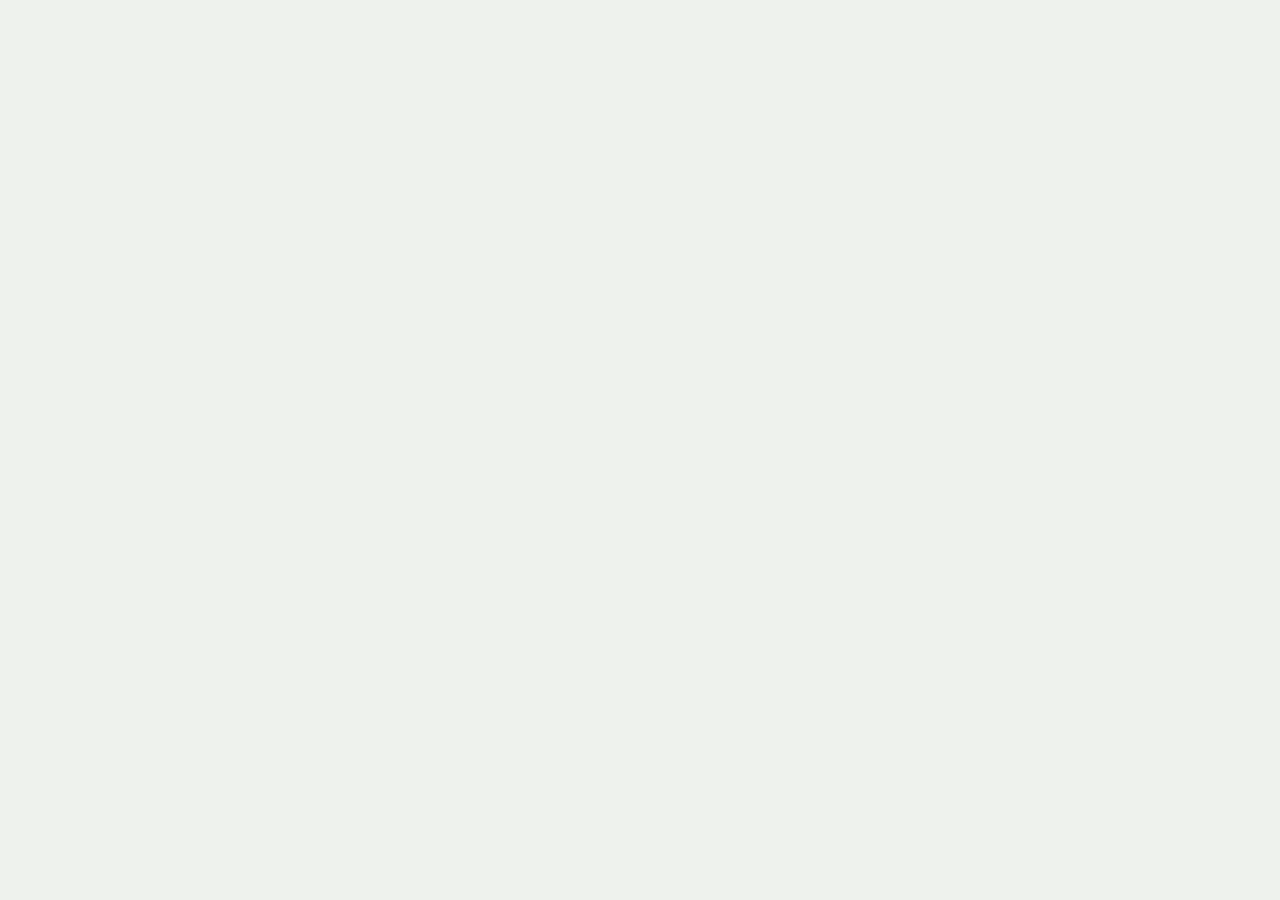
==== commit f2819495: "Build Feira Perto map experience" ====
--- a/index.html
+++ b/index.html
@@ -1,714 +1,28 @@
-<!doctype html>
-<html lang="pt-BR">
-<head>
-  <meta charset="utf-8">
-  <meta name="viewport" content="width=device-width, initial-scale=1">
-  <title>PIB x Arrecadação de Impostos</title>
-  <style>
-    :root {
-      --bg: #f4f7fb;
-      --panel: #ffffff;
-      --text: #182434;
-      --muted: #65748a;
-      --grid: #dbe5f0;
-      --pib: #0b2f5b;
-      --tax: #f27a1a;
-      --rest: #dce8f4;
-      --accent: #17b8d4;
-      --gold: #d8a31a;
-      --graphite: #111827;
-      --line: #d7e0ea;
-    }
-    * { box-sizing: border-box; }
-    body {
-      margin: 0;
-      font-family: Inter, "Segoe UI", Arial, Helvetica, sans-serif;
-      color: var(--text);
-      background:
-        linear-gradient(rgba(11, 47, 91, 0.035) 1px, transparent 1px),
-        linear-gradient(90deg, rgba(11, 47, 91, 0.035) 1px, transparent 1px),
-        var(--bg);
-      background-size: 28px 28px;
-    }
-    main {
-      width: min(1180px, calc(100vw - 32px));
-      margin: 28px auto;
-    }
-    header {
-      position: relative;
-      overflow: hidden;
-      margin-bottom: 18px;
-      padding: 34px 36px 32px;
-      color: #ffffff;
-      background:
-        linear-gradient(135deg, rgba(23, 184, 212, 0.22), transparent 32%),
-        linear-gradient(120deg, #071b34 0%, #0b2f5b 62%, #123f72 100%);
-      border: 1px solid rgba(255, 255, 255, 0.12);
-      border-radius: 12px;
-      box-shadow: 0 18px 38px rgba(11, 47, 91, 0.22);
-    }
-    header::after {
-      content: "";
-      position: absolute;
-      inset: auto -80px -130px auto;
-      width: 360px;
-      height: 360px;
-      border: 1px solid rgba(255, 255, 255, 0.12);
-      transform: rotate(18deg);
-    }
-    .eyebrow {
-      position: relative;
-      z-index: 1;
-      display: inline-flex;
-      align-items: center;
-      gap: 8px;
-      margin-bottom: 14px;
-      color: #a9eaf4;
-      font-size: 12px;
-      font-weight: 700;
-      letter-spacing: 0.08em;
-      text-transform: uppercase;
-    }
-    .eyebrow::before {
-      content: "";
-      width: 24px;
-      height: 2px;
-      background: var(--gold);
-      border-radius: 999px;
-    }
-    h1 {
-      position: relative;
-      z-index: 1;
-      margin: 0 0 8px;
-      max-width: 760px;
-      font-size: clamp(28px, 4vw, 44px);
-      line-height: 1.05;
-      letter-spacing: 0;
-    }
-    p {
-      margin: 0;
-      color: var(--muted);
-      line-height: 1.45;
-    }
-    header p {
-      position: relative;
-      z-index: 1;
-      max-width: 800px;
-      color: #d7e6f7;
-      font-size: 15px;
-    }
-    .metrics {
-      display: grid;
-      grid-template-columns: repeat(4, minmax(0, 1fr));
-      gap: 12px;
-      margin: 18px 0;
-    }
-    .metric, .chart-card {
-      background: var(--panel);
-      border: 1px solid var(--line);
-      border-radius: 10px;
-      box-shadow: 0 10px 28px rgba(15, 23, 42, 0.07);
-    }
-    .metric {
-      position: relative;
-      padding: 14px 16px;
-      overflow: hidden;
-    }
-    .metric::before {
-      content: "";
-      position: absolute;
-      top: 0;
-      left: 0;
-      width: 100%;
-      height: 3px;
-      background: linear-gradient(90deg, var(--pib), var(--accent));
-    }
-    .metric span {
-      display: block;
-      color: var(--muted);
-      font-size: 12px;
-      font-weight: 700;
-      letter-spacing: 0.04em;
-      text-transform: uppercase;
-      margin-bottom: 8px;
-    }
-    .metric strong {
-      color: var(--pib);
-      font-size: 21px;
-      line-height: 1.2;
-    }
-    .decision-strip {
-      display: grid;
-      grid-template-columns: 1.15fr 1fr 1fr;
-      gap: 12px;
-      margin: 0 0 16px;
-    }
-    .decision-item {
-      min-height: 96px;
-      padding: 16px;
-      background: rgba(255, 255, 255, 0.86);
-      border: 1px solid var(--line);
-      border-radius: 10px;
-    }
-    .decision-item strong {
-      display: block;
-      margin-bottom: 6px;
-      color: var(--pib);
-      font-size: 14px;
-    }
-    .decision-item p {
-      font-size: 13px;
-    }
-    .decision-item.attention {
-      border-color: rgba(216, 163, 26, 0.42);
-      background: linear-gradient(180deg, #fffaf0, #ffffff);
-    }
-    .filters {
-      display: flex;
-      align-items: end;
-      justify-content: space-between;
-      gap: 16px;
-      margin: 0 0 16px;
-      padding: 16px;
-      background: rgba(255, 255, 255, 0.92);
-      border: 1px solid var(--line);
-      border-radius: 10px;
-    }
-    .filters-title strong {
-      display: block;
-      margin-bottom: 4px;
-      color: var(--pib);
-      font-size: 14px;
-    }
-    .filters-title p {
-      font-size: 13px;
-    }
-    .filter-fields {
-      display: flex;
-      gap: 10px;
-      align-items: end;
-    }
-    .filter-fields label {
-      display: grid;
-      gap: 6px;
-      color: var(--muted);
-      font-size: 12px;
-      font-weight: 700;
-      letter-spacing: 0.04em;
-      text-transform: uppercase;
-    }
-    .filter-fields input {
-      min-width: 150px;
-      height: 38px;
-      padding: 0 10px;
-      color: var(--text);
-      background: #ffffff;
-      border: 1px solid var(--line);
-      border-radius: 8px;
-      font: inherit;
-    }
-    .chart-card {
-      padding: 20px;
-      margin-top: 16px;
-    }
-    .chart-head {
-      display: flex;
-      justify-content: space-between;
-      gap: 16px;
-      align-items: start;
-      margin-bottom: 10px;
-    }
-    h2 {
-      color: var(--pib);
-      margin: 0 0 4px;
-      font-size: 19px;
-      letter-spacing: 0;
-    }
-    .legend {
-      display: flex;
-      flex-wrap: wrap;
-      gap: 12px;
-      color: var(--muted);
-      font-size: 13px;
-      white-space: nowrap;
-    }
-    .legend i {
-      display: inline-block;
-      width: 12px;
-      height: 12px;
-      border-radius: 2px;
-      margin-right: 6px;
-      vertical-align: -1px;
-    }
-    svg {
-      width: 100%;
-      height: 400px;
-      display: block;
-      overflow: visible;
-    }
-    .axis text {
-      fill: var(--muted);
-      font-size: 11px;
-    }
-    line.axis, line.grid {
-      stroke: var(--grid);
-      stroke-width: 1;
-    }
-    .line {
-      fill: none;
-      stroke-width: 2.8;
-    }
-    .note {
-      margin-top: 12px;
-      font-size: 12px;
-      color: var(--muted);
-    }
-    .tooltip {
-      position: fixed;
-      z-index: 10;
-      pointer-events: none;
-      background: #071b34;
-      color: white;
-      padding: 10px 12px;
-      border-radius: 6px;
-      font-size: 12px;
-      line-height: 1.45;
-      min-width: 210px;
-      box-shadow: 0 8px 20px rgba(15, 23, 42, 0.24);
-      display: none;
-    }
-    @media (max-width: 860px) {
-      .metrics { grid-template-columns: repeat(2, minmax(0, 1fr)); }
-      .decision-strip { grid-template-columns: 1fr; }
-      .filters { display: block; }
-      .filter-fields { margin-top: 12px; flex-wrap: wrap; }
-      .chart-head { display: block; }
-      .legend { margin-top: 8px; }
-      svg { height: 360px; }
-    }
-    @media (max-width: 520px) {
-      main { width: min(100vw - 20px, 1180px); margin-top: 18px; }
-      .metrics { grid-template-columns: 1fr; }
-      h1 { font-size: 23px; }
-    }
-  </style>
-</head>
-<body>
-  <main>
-    <header>
-      <div class="eyebrow">Filosofia dos Dados</div>
-      <h1>PIB x Arrecadação de Impostos no Brasil</h1>
-      <p>Série mensal de 2004 a 2025. Os gráficos principais usam acumulado móvel de 12 meses para reduzir sazonalidade mensal; o PIB do Bacen/Ipeadata foi convertido de R$ milhões para reais.</p>
-    </header>
-
-    <section class="metrics">
-      <div class="metric"><span>Período filtrado</span><strong id="periodoSelecionado">2004-12 a 2025-12</strong></div>
-      <div class="metric"><span>Média imposto / PIB 12m</span><strong id="mediaPct">31.6%</strong></div>
-      <div class="metric"><span>Último PIB 12m</span><strong id="ultimoPib"></strong></div>
-      <div class="metric"><span>Último imposto 12m</span><strong id="ultimoImposto"></strong></div>
-    </section>
-
-    <section class="filters" aria-label="Filtro de período">
-      <div class="filters-title">
-        <strong>Filtro do painel</strong>
-        <p>Selecione mês e ano para ajustar a leitura dos indicadores e gráficos.</p>
-      </div>
-      <div class="filter-fields">
-        <label for="filtroInicio">Início
-          <input id="filtroInicio" type="month">
-        </label>
-        <label for="filtroFim">Fim
-          <input id="filtroFim" type="month">
-        </label>
-      </div>
-    </section>
-
-    <section class="decision-strip" aria-label="Resumo executivo">
-      <div class="decision-item">
-        <strong>O que está acontecendo?</strong>
-        <p>A comparação foi suavizada em 12 meses para revelar tendência, reduzindo oscilações de calendário e vencimentos tributários.</p>
-      </div>
-      <div class="decision-item attention">
-        <strong>O que merece atenção?</strong>
-        <p>A leitura principal é a participação dos impostos no PIB, não picos isolados de um mês específico.</p>
-      </div>
-      <div class="decision-item">
-        <strong>Qual decisão isso ajuda?</strong>
-        <p>Ajuda a avaliar pressão tributária em relação à atividade econômica com uma base mais estável.</p>
-      </div>
-    </section>
-
-    <section class="chart-card">
-      <div class="chart-head">
-        <div>
-          <h2>Valores acumulados em 12 meses</h2>
-          <p>PIB e arrecadação em reais, somados nos últimos 12 meses.</p>
-        </div>
-        <div class="legend">
-          <span><i style="background: var(--pib)"></i>PIB</span>
-          <span><i style="background: var(--tax)"></i>Impostos</span>
-        </div>
-      </div>
-      <svg id="chartValores" role="img" aria-label="Gráfico de linhas com PIB e impostos mensais"></svg>
-    </section>
-
-    <section class="chart-card">
-      <div class="chart-head">
-        <div>
-          <h2>Imposto como percentual do PIB</h2>
-          <p>Percentual da arrecadação acumulada em 12 meses em relação ao PIB acumulado em 12 meses.</p>
-        </div>
-        <div class="legend">
-          <span><i style="background: var(--tax)"></i>Imposto / PIB</span>
-        </div>
-      </div>
-      <svg id="chartPercentualLinha" role="img" aria-label="Gráfico de linha com percentual de impostos sobre PIB"></svg>
-    </section>
-
-    <section class="chart-card">
-      <div class="chart-head">
-        <div>
-          <h2>Participação dos impostos no PIB</h2>
-          <p>Cada barra representa 100% do PIB acumulado em 12 meses; a parte vermelha é a parcela equivalente à arrecadação.</p>
-        </div>
-        <div class="legend">
-          <span><i style="background: var(--tax)"></i>Impostos</span>
-          <span><i style="background: var(--rest)"></i>PIB restante</span>
-        </div>
-      </div>
-      <svg id="chartPercentual" role="img" aria-label="Gráfico de barras 100% com participação dos impostos no PIB"></svg>
-      <p class="note">Leitura: se o PIB acumulado em 12 meses fosse 100%, a faixa vermelha mostra quanto desse total corresponde à arrecadação de tributos.</p>
-    </section>
-
-    <p class="note">Fontes: Ipeadata/Bacen série BM12_PIB12; Impostômetro endpoint público https://impostometro.com.br/Contador/Brasil. Dados consultados em 19/05/2026.</p>
-  </main>
-  <div class="tooltip" id="tooltip"></div>
-  <script>
-    const dados = [{"periodo": "2004-01", "ano": 2004, "mes": 1, "pib": 144558600000.0, "impostos": 46232090263.74, "impostoPct": 31.9816, "restantePct": 68.0184, "pib12m": null, "impostos12m": null, "impostoPct12m": null, "restantePct12m": null}, {"periodo": "2004-02", "ano": 2004, "mes": 2, "pib": 142861300000.0, "impostos": 38658141661.73, "impostoPct": 27.0599, "restantePct": 72.9401, "pib12m": null, "impostos12m": null, "impostoPct12m": null, "restantePct12m": null}, {"periodo": "2004-03", "ano": 2004, "mes": 3, "pib": 157363500000.0, "impostos": 40571194120.03, "impostoPct": 25.7818, "restantePct": 74.2182, "pib12m": null, "impostos12m": null, "impostoPct12m": null, "restantePct12m": null}, {"periodo": "2004-04", "ano": 2004, "mes": 4, "pib": 156953900000.0, "impostos": 41968409557.2, "impostoPct": 26.7393, "restantePct": 73.2607, "pib12m": null, "impostos12m": null, "impostoPct12m": null, "restantePct12m": null}, {"periodo": "2004-05", "ano": 2004, "mes": 5, "pib": 159498900000.0, "impostos": 40390365341.45, "impostoPct": 25.3233, "restantePct": 74.6767, "pib12m": null, "impostos12m": null, "impostoPct12m": null, "restantePct12m": null}, {"periodo": "2004-06", "ano": 2004, "mes": 6, "pib": 165342200000.0, "impostos": 42445873374.07, "impostoPct": 25.6715, "restantePct": 74.3285, "pib12m": null, "impostos12m": null, "impostoPct12m": null, "restantePct12m": null}, {"periodo": "2004-07", "ano": 2004, "mes": 7, "pib": 171370900000.0, "impostos": 42962222035.29, "impostoPct": 25.0697, "restantePct": 74.9303, "pib12m": null, "impostos12m": null, "impostoPct12m": null, "restantePct12m": null}, {"periodo": "2004-08", "ano": 2004, "mes": 8, "pib": 169178900000.0, "impostos": 42670163400.71, "impostoPct": 25.2219, "restantePct": 74.7781, "pib12m": null, "impostos12m": null, "impostoPct12m": null, "restantePct12m": null}, {"periodo": "2004-09", "ano": 2004, "mes": 9, "pib": 164702500000.0, "impostos": 43393699550.4, "impostoPct": 26.3467, "restantePct": 73.6533, "pib12m": null, "impostos12m": null, "impostoPct12m": null, "restantePct12m": null}, {"periodo": "2004-10", "ano": 2004, "mes": 10, "pib": 170536500000.0, "impostos": 43927859015.56, "impostoPct": 25.7586, "restantePct": 74.2414, "pib12m": null, "impostos12m": null, "impostoPct12m": null, "restantePct12m": null}, {"periodo": "2004-11", "ano": 2004, "mes": 11, "pib": 176921500000.0, "impostos": 41881256779.54, "impostoPct": 23.6722, "restantePct": 76.3278, "pib12m": null, "impostos12m": null, "impostoPct12m": null, "restantePct12m": null}, {"periodo": "2004-12", "ano": 2004, "mes": 12, "pib": 178462400000.0, "impostos": 50783321839.46, "impostoPct": 28.456, "restantePct": 71.544, "pib12m": 1957751100000.0, "impostos12m": 515884596939.18, "impostoPct12m": 26.3509, "restantePct12m": 73.6491}, {"periodo": "2005-01", "ano": 2005, "mes": 1, "pib": 163540100000.0, "impostos": 52620924784.66, "impostoPct": 32.1762, "restantePct": 67.8238, "pib12m": 1976732600000.0, "impostos12m": 522273431460.1, "impostoPct12m": 26.421, "restantePct12m": 73.579}, {"periodo": "2005-02", "ano": 2005, "mes": 2, "pib": 160701600000.0, "impostos": 44138588985.51, "impostoPct": 27.4662, "restantePct": 72.5338, "pib12m": 1994572900000.0, "impostos12m": 527753878783.88, "impostoPct12m": 26.4595, "restantePct12m": 73.5405}, {"periodo": "2005-03", "ano": 2005, "mes": 3, "pib": 175468700000.0, "impostos": 47432452750.28, "impostoPct": 27.0319, "restantePct": 72.9681, "pib12m": 2012678100000.0, "impostos12m": 534615137414.14, "impostoPct12m": 26.5624, "restantePct12m": 73.4376}, {"periodo": "2005-04", "ano": 2005, "mes": 4, "pib": 177179000000.0, "impostos": 49508436664.15, "impostoPct": 27.9426, "restantePct": 72.0574, "pib12m": 2032903200000.0, "impostos12m": 542155164521.08, "impostoPct12m": 26.669, "restantePct12m": 73.331}, {"periodo": "2005-05", "ano": 2005, "mes": 5, "pib": 177496700000.0, "impostos": 46223594713.2, "impostoPct": 26.0419, "restantePct": 73.9581, "pib12m": 2050901000000.0, "impostos12m": 547988393892.83, "impostoPct12m": 26.7194, "restantePct12m": 73.2806}, {"periodo": "2005-06", "ano": 2005, "mes": 6, "pib": 180881800000.0, "impostos": 50938557998.39, "impostoPct": 28.1612, "restantePct": 71.8388, "pib12m": 2066440600000.0, "impostos12m": 556481078517.15, "impostoPct12m": 26.9294, "restantePct12m": 73.0706}, {"periodo": "2005-07", "ano": 2005, "mes": 7, "pib": 184073700000.0, "impostos": 49151727939.38, "impostoPct": 26.7022, "restantePct": 73.2978, "pib12m": 2079143400000.0, "impostos12m": 562670584421.24, "impostoPct12m": 27.0626, "restantePct12m": 72.9374}, {"periodo": "2005-08", "ano": 2005, "mes": 8, "pib": 187246600000.0, "impostos": 58137926226.47, "impostoPct": 31.0489, "restantePct": 68.9511, "pib12m": 2097211100000.0, "impostos12m": 578138347247.0, "impostoPct12m": 27.567, "restantePct12m": 72.433}, {"periodo": "2005-09", "ano": 2005, "mes": 9, "pib": 181538900000.0, "impostos": 57958330448.41, "impostoPct": 31.9261, "restantePct": 68.0739, "pib12m": 2114047500000.0, "impostos12m": 592702978145.0, "impostoPct12m": 28.0364, "restantePct12m": 71.9636}, {"periodo": "2005-10", "ano": 2005, "mes": 10, "pib": 189183000000.0, "impostos": 59655722484.35, "impostoPct": 31.5333, "restantePct": 68.4667, "pib12m": 2132694000000.0, "impostos12m": 608430841613.8, "impostoPct12m": 28.5287, "restantePct12m": 71.4713}, {"periodo": "2005-11", "ano": 2005, "mes": 11, "pib": 194794500000.0, "impostos": 49560562640.28, "impostoPct": 25.4425, "restantePct": 74.5575, "pib12m": 2150567000000.0, "impostos12m": 616110147474.54, "impostoPct12m": 28.6487, "restantePct12m": 71.3513}, {"periodo": "2005-12", "ano": 2005, "mes": 12, "pib": 198480000000.0, "impostos": 58917436692.67, "impostoPct": 29.6843, "restantePct": 70.3157, "pib12m": 2170584600000.0, "impostos12m": 624244262327.74, "impostoPct12m": 28.7593, "restantePct12m": 71.2407}, {"periodo": "2006-01", "ano": 2006, "mes": 1, "pib": 185564800000.0, "impostos": 57340234038.04, "impostoPct": 30.9004, "restantePct": 69.0996, "pib12m": 2192609300000.0, "impostos12m": 628963571581.12, "impostoPct12m": 28.6856, "restantePct12m": 71.3144}, {"periodo": "2006-02", "ano": 2006, "mes": 2, "pib": 178482200000.0, "impostos": 48328000868.28, "impostoPct": 27.0772, "restantePct": 72.9228, "pib12m": 2210389900000.0, "impostos12m": 633152983463.89, "impostoPct12m": 28.6444, "restantePct12m": 71.3556}, {"periodo": "2006-03", "ano": 2006, "mes": 3, "pib": 190223300000.0, "impostos": 52056843574.63, "impostoPct": 27.3662, "restantePct": 72.6338, "pib12m": 2225144500000.0, "impostos12m": 637777374288.24, "impostoPct12m": 28.6623, "restantePct12m": 71.3377}, {"periodo": "2006-04", "ano": 2006, "mes": 4, "pib": 185030600000.0, "impostos": 53897708491.01, "impostoPct": 29.1291, "restantePct": 70.8709, "pib12m": 2232996100000.0, "impostos12m": 642166646115.09, "impostoPct12m": 28.7581, "restantePct12m": 71.2419}, {"periodo": "2006-05", "ano": 2006, "mes": 5, "pib": 197874300000.0, "impostos": 50151734387.42, "impostoPct": 25.3452, "restantePct": 74.6548, "pib12m": 2253373700000.0, "impostos12m": 646094785789.31, "impostoPct12m": 28.6723, "restantePct12m": 71.3277}, {"periodo": "2006-06", "ano": 2006, "mes": 6, "pib": 199071900000.0, "impostos": 55534885095.0, "impostoPct": 27.8969, "restantePct": 72.1031, "pib12m": 2271563800000.0, "impostos12m": 650691112885.92, "impostoPct12m": 28.6451, "restantePct12m": 71.3549}, {"periodo": "2006-07", "ano": 2006, "mes": 7, "pib": 206974400000.0, "impostos": 53138289977.86, "impostoPct": 25.6738, "restantePct": 74.3262, "pib12m": 2294464500000.0, "impostos12m": 654677674924.41, "impostoPct12m": 28.5329, "restantePct12m": 71.4671}, {"periodo": "2006-08", "ano": 2006, "mes": 8, "pib": 209818000000.0, "impostos": 52405908015.23, "impostoPct": 24.9768, "restantePct": 75.0232, "pib12m": 2317035900000.0, "impostos12m": 648945656713.17, "impostoPct12m": 28.0076, "restantePct12m": 71.9924}, {"periodo": "2006-09", "ano": 2006, "mes": 9, "pib": 201055400000.0, "impostos": 55817257726.28, "impostoPct": 27.7621, "restantePct": 72.2379, "pib12m": 2336552400000.0, "impostos12m": 646804583991.04, "impostoPct12m": 27.682, "restantePct12m": 72.318}, {"periodo": "2006-10", "ano": 2006, "mes": 10, "pib": 214271700000.0, "impostos": 57096360528.03, "impostoPct": 26.6467, "restantePct": 73.3533, "pib12m": 2361641100000.0, "impostos12m": 644245222034.72, "impostoPct12m": 27.2796, "restantePct12m": 72.7204}, {"periodo": "2006-11", "ano": 2006, "mes": 11, "pib": 219724200000.0, "impostos": 54970586140.34, "impostoPct": 25.018, "restantePct": 74.982, "pib12m": 2386570800000.0, "impostos12m": 649655245534.79, "impostoPct12m": 27.2213, "restantePct12m": 72.7787}, {"periodo": "2006-12", "ano": 2006, "mes": 12, "pib": 221359300000.0, "impostos": 63748238873.26, "impostoPct": 28.7985, "restantePct": 71.2015, "pib12m": 2409450100000.0, "impostos12m": 654486047715.38, "impostoPct12m": 27.1633, "restantePct12m": 72.8367}, {"periodo": "2007-01", "ano": 2007, "mes": 1, "pib": 211130700000.0, "impostos": 65371994938.68, "impostoPct": 30.9628, "restantePct": 69.0372, "pib12m": 2435016000000.0, "impostos12m": 662517808616.02, "impostoPct12m": 27.2079, "restantePct12m": 72.7921}, {"periodo": "2007-02", "ano": 2007, "mes": 2, "pib": 202704100000.0, "impostos": 54907339732.99, "impostoPct": 27.0874, "restantePct": 72.9126, "pib12m": 2459237900000.0, "impostos12m": 669097147480.74, "impostoPct12m": 27.2075, "restantePct12m": 72.7925}, {"periodo": "2007-03", "ano": 2007, "mes": 3, "pib": 217588900000.0, "impostos": 58131667014.37, "impostoPct": 26.7163, "restantePct": 73.2837, "pib12m": 2486603500000.0, "impostos12m": 675171970920.48, "impostoPct12m": 27.1524, "restantePct12m": 72.8476}, {"periodo": "2007-04", "ano": 2007, "mes": 4, "pib": 215128800000.0, "impostos": 73496837600.01, "impostoPct": 34.1641, "restantePct": 65.8359, "pib12m": 2516701700000.0, "impostos12m": 694771100029.48, "impostoPct12m": 27.6064, "restantePct12m": 72.3936}, {"periodo": "2007-05", "ano": 2007, "mes": 5, "pib": 226537900000.0, "impostos": 69724201759.85, "impostoPct": 30.7782, "restantePct": 69.2218, "pib12m": 2545365300000.0, "impostos12m": 714343567401.92, "impostoPct12m": 28.0645, "restantePct12m": 71.9355}, {"periodo": "2007-06", "ano": 2007, "mes": 6, "pib": 228988600000.0, "impostos": 73224932159.07, "impostoPct": 31.9775, "restantePct": 68.0225, "pib12m": 2575282000000.0, "impostos12m": 732033614465.99, "impostoPct12m": 28.4254, "restantePct12m": 71.5746}, {"periodo": "2007-07", "ano": 2007, "mes": 7, "pib": 233824100000.0, "impostos": 73229829294.03, "impostoPct": 31.3183, "restantePct": 68.6817, "pib12m": 2602131700000.0, "impostos12m": 752125153782.16, "impostoPct12m": 28.9042, "restantePct12m": 71.0958}, {"periodo": "2007-08", "ano": 2007, "mes": 8, "pib": 235019100000.0, "impostos": 73504840488.38, "impostoPct": 31.2761, "restantePct": 68.7239, "pib12m": 2627332800000.0, "impostos12m": 773224086255.31, "impostoPct12m": 29.43, "restantePct12m": 70.57}, {"periodo": "2007-09", "ano": 2007, "mes": 9, "pib": 223002700000.0, "impostos": 73962350660.12, "impostoPct": 33.1666, "restantePct": 66.8334, "pib12m": 2649280100000.0, "impostos12m": 791369179189.14, "impostoPct12m": 29.8711, "restantePct12m": 70.1289}, {"periodo": "2007-10", "ano": 2007, "mes": 10, "pib": 241939400000.0, "impostos": 78524807986.96, "impostoPct": 32.4564, "restantePct": 67.5436, "pib12m": 2676947800000.0, "impostos12m": 812797626648.08, "impostoPct12m": 30.3628, "restantePct12m": 69.6372}, {"periodo": "2007-11", "ano": 2007, "mes": 11, "pib": 241938400000.0, "impostos": 78366232382.86, "impostoPct": 32.391, "restantePct": 67.609, "pib12m": 2699162000000.0, "impostos12m": 836193272890.59, "impostoPct12m": 30.9797, "restantePct12m": 69.0203}, {"periodo": "2007-12", "ano": 2007, "mes": 12, "pib": 242460200000.0, "impostos": 92774481446.07, "impostoPct": 38.2638, "restantePct": 61.7362, "pib12m": 2720262900000.0, "impostos12m": 865219515463.4, "impostoPct12m": 31.8065, "restantePct12m": 68.1935}, {"periodo": "2008-01", "ano": 2008, "mes": 1, "pib": 237247700000.0, "impostos": 93400952033.96, "impostoPct": 39.3685, "restantePct": 60.6315, "pib12m": 2746379900000.0, "impostos12m": 893248472558.69, "impostoPct12m": 32.5246, "restantePct12m": 67.4754}, {"periodo": "2008-02", "ano": 2008, "mes": 2, "pib": 232680400000.0, "impostos": 76949013138.34, "impostoPct": 33.0707, "restantePct": 66.9293, "pib12m": 2776356200000.0, "impostos12m": 915290145964.03, "impostoPct12m": 32.9673, "restantePct12m": 67.0327}, {"periodo": "2008-03", "ano": 2008, "mes": 3, "pib": 242124400000.0, "impostos": 77619979871.23, "impostoPct": 32.0579, "restantePct": 67.9421, "pib12m": 2800891700000.0, "impostos12m": 934778458820.9, "impostoPct12m": 33.3743, "restantePct12m": 66.6257}, {"periodo": "2008-04", "ano": 2008, "mes": 4, "pib": 248793800000.0, "impostos": 85352597853.25, "impostoPct": 34.3066, "restantePct": 65.6934, "pib12m": 2834556700000.0, "impostos12m": 946634219074.13, "impostoPct12m": 33.3962, "restantePct12m": 66.6038}, {"periodo": "2008-05", "ano": 2008, "mes": 5, "pib": 254936900000.0, "impostos": 78928607515.13, "impostoPct": 30.9601, "restantePct": 69.0399, "pib12m": 2862955700000.0, "impostos12m": 955838624829.41, "impostoPct12m": 33.3864, "restantePct12m": 66.6136}, {"periodo": "2008-06", "ano": 2008, "mes": 6, "pib": 265791200000.0, "impostos": 84755137084.49, "impostoPct": 31.8879, "restantePct": 68.1121, "pib12m": 2899758300000.0, "impostos12m": 967368829754.83, "impostoPct12m": 33.3603, "restantePct12m": 66.6397}, {"periodo": "2008-07", "ano": 2008, "mes": 7, "pib": 278095600000.0, "impostos": 88054144254.88, "impostoPct": 31.6633, "restantePct": 68.3367, "pib12m": 2944029800000.0, "impostos12m": 982193144715.68, "impostoPct12m": 33.3622, "restantePct12m": 66.6378}, {"periodo": "2008-08", "ano": 2008, "mes": 8, "pib": 269235600000.0, "impostos": 83296816978.93, "impostoPct": 30.9383, "restantePct": 69.0617, "pib12m": 2978246300000.0, "impostos12m": 991985121206.23, "impostoPct12m": 33.3077, "restantePct12m": 66.6923}, {"periodo": "2008-09", "ano": 2008, "mes": 9, "pib": 265271200000.0, "impostos": 85938614580.16, "impostoPct": 32.3965, "restantePct": 67.6035, "pib12m": 3020514800000.0, "impostos12m": 1003961385126.27, "impostoPct12m": 33.2381, "restantePct12m": 66.7619}, {"periodo": "2008-10", "ano": 2008, "mes": 10, "pib": 280522500000.0, "impostos": 92607162007.63, "impostoPct": 33.0124, "restantePct": 66.9876, "pib12m": 3059097900000.0, "impostos12m": 1018043739146.94, "impostoPct12m": 33.2792, "restantePct12m": 66.7208}, {"periodo": "2008-11", "ano": 2008, "mes": 11, "pib": 270698800000.0, "impostos": 84555608460.58, "impostoPct": 31.236, "restantePct": 68.764, "pib12m": 3087858300000.0, "impostos12m": 1024233115224.66, "impostoPct12m": 33.1697, "restantePct12m": 66.8303}, {"periodo": "2008-12", "ano": 2008, "mes": 12, "pib": 264404800000.0, "impostos": 97481634663.05, "impostoPct": 36.8683, "restantePct": 63.1317, "pib12m": 3109802900000.0, "impostos12m": 1028940268441.64, "impostoPct12m": 33.087, "restantePct12m": 66.913}, {"periodo": "2009-01", "ano": 2009, "mes": 1, "pib": 249934400000.0, "impostos": 95013787859.35, "impostoPct": 38.0155, "restantePct": 61.9845, "pib12m": 3122489600000.0, "impostos12m": 1030553104267.03, "impostoPct12m": 33.0042, "restantePct12m": 66.9958}, {"periodo": "2009-02", "ano": 2009, "mes": 2, "pib": 244024500000.0, "impostos": 76402578663.16, "impostoPct": 31.3094, "restantePct": 68.6906, "pib12m": 3133833700000.0, "impostos12m": 1030006669791.85, "impostoPct12m": 32.8673, "restantePct12m": 67.1327}, {"periodo": "2009-03", "ano": 2009, "mes": 3, "pib": 262181700000.0, "impostos": 84954208094.33, "impostoPct": 32.4028, "restantePct": 67.5972, "pib12m": 3153891000000.0, "impostos12m": 1037340898014.94, "impostoPct12m": 32.8908, "restantePct12m": 67.1092}, {"periodo": "2009-04", "ano": 2009, "mes": 4, "pib": 259563500000.0, "impostos": 87074302073.52, "impostoPct": 33.5464, "restantePct": 66.4536, "pib12m": 3164660700000.0, "impostos12m": 1039062602235.22, "impostoPct12m": 32.8333, "restantePct12m": 67.1667}, {"periodo": "2009-05", "ano": 2009, "mes": 5, "pib": 268324000000.0, "impostos": 80646713788.25, "impostoPct": 30.0557, "restantePct": 69.9443, "pib12m": 3178047800000.0, "impostos12m": 1040780708508.34, "impostoPct12m": 32.7491, "restantePct12m": 67.2509}, {"periodo": "2009-06", "ano": 2009, "mes": 6, "pib": 275701200000.0, "impostos": 84620531681.99, "impostoPct": 30.6928, "restantePct": 69.3072, "pib12m": 3187957800000.0, "impostos12m": 1040646103105.84, "impostoPct12m": 32.643, "restantePct12m": 67.357}, {"periodo": "2009-07", "ano": 2009, "mes": 7, "pib": 285444200000.0, "impostos": 87895626842.36, "impostoPct": 30.7926, "restantePct": 69.2074, "pib12m": 3195306400000.0, "impostos12m": 1040487585693.32, "impostoPct12m": 32.563, "restantePct12m": 67.437}, {"periodo": "2009-08", "ano": 2009, "mes": 8, "pib": 284240400000.0, "impostos": 83061952084.21, "impostoPct": 29.2224, "restantePct": 70.7776, "pib12m": 3210311200000.0, "impostos12m": 1040252720798.6, "impostoPct12m": 32.4035, "restantePct12m": 67.5965}, {"periodo": "2009-09", "ano": 2009, "mes": 9, "pib": 283157900000.0, "impostos": 82932122619.32, "impostoPct": 29.2883, "restantePct": 70.7117, "pib12m": 3228197900000.0, "impostos12m": 1037246228837.76, "impostoPct12m": 32.1308, "restantePct12m": 67.8692}, {"periodo": "2009-10", "ano": 2009, "mes": 10, "pib": 301895900000.0, "impostos": 98672054820.47, "impostoPct": 32.6841, "restantePct": 67.3159, "pib12m": 3249571300000.0, "impostos12m": 1043311121650.6, "impostoPct12m": 32.1061, "restantePct12m": 67.8939}, {"periodo": "2009-11", "ano": 2009, "mes": 11, "pib": 305048800000.0, "impostos": 100872274736.05, "impostoPct": 33.0676, "restantePct": 66.9324, "pib12m": 3283921300000.0, "impostos12m": 1059627787926.07, "impostoPct12m": 32.2671, "restantePct12m": 67.7329}, {"periodo": "2009-12", "ano": 2009, "mes": 12, "pib": 313522800000.0, "impostos": 107386495893.01, "impostoPct": 34.2516, "restantePct": 65.7484, "pib12m": 3333039300000.0, "impostos12m": 1069532649156.03, "impostoPct12m": 32.0888, "restantePct12m": 67.9112}, {"periodo": "2010-01", "ano": 2010, "mes": 1, "pib": 288972800000.0, "impostos": 111950741193.79, "impostoPct": 38.7409, "restantePct": 61.2591, "pib12m": 3372077700000.0, "impostos12m": 1086469602490.47, "impostoPct12m": 32.2196, "restantePct12m": 67.7804}, {"periodo": "2010-02", "ano": 2010, "mes": 2, "pib": 285723200000.0, "impostos": 89012862608.11, "impostoPct": 31.1535, "restantePct": 68.8465, "pib12m": 3413776400000.0, "impostos12m": 1099079886435.41, "impostoPct12m": 32.1954, "restantePct12m": 67.8046}, {"periodo": "2010-03", "ano": 2010, "mes": 3, "pib": 311651600000.0, "impostos": 97373248944.95, "impostoPct": 31.2443, "restantePct": 68.7557, "pib12m": 3463246300000.0, "impostos12m": 1111498927286.04, "impostoPct12m": 32.0941, "restantePct12m": 67.9059}, {"periodo": "2010-04", "ano": 2010, "mes": 4, "pib": 307083500000.0, "impostos": 106034114165.05, "impostoPct": 34.5294, "restantePct": 65.4706, "pib12m": 3510766300000.0, "impostos12m": 1130458739377.56, "impostoPct12m": 32.1998, "restantePct12m": 67.8002}, {"periodo": "2010-05", "ano": 2010, "mes": 5, "pib": 315988400000.0, "impostos": 98637964973.46, "impostoPct": 31.2157, "restantePct": 68.7843, "pib12m": 3558430700000.0, "impostos12m": 1148449990562.78, "impostoPct12m": 32.2741, "restantePct12m": 67.7259}, {"periodo": "2010-06", "ano": 2010, "mes": 6, "pib": 321023200000.0, "impostos": 98773081146.75, "impostoPct": 30.7682, "restantePct": 69.2318, "pib12m": 3603752700000.0, "impostos12m": 1162602540027.54, "impostoPct12m": 32.2609, "restantePct12m": 67.7391}, {"periodo": "2010-07", "ano": 2010, "mes": 7, "pib": 332454200000.0, "impostos": 102911811504.69, "impostoPct": 30.9552, "restantePct": 69.0448, "pib12m": 3650762700000.0, "impostos12m": 1177618724689.87, "impostoPct12m": 32.2568, "restantePct12m": 67.7432}, {"periodo": "2010-08", "ano": 2010, "mes": 8, "pib": 334225600000.0, "impostos": 101845753489.16, "impostoPct": 30.4722, "restantePct": 69.5278, "pib12m": 3700747900000.0, "impostos12m": 1196402526094.83, "impostoPct12m": 32.3287, "restantePct12m": 67.6713}, {"periodo": "2010-09", "ano": 2010, "mes": 9, "pib": 331255900000.0, "impostos": 104311056501.31, "impostoPct": 31.4896, "restantePct": 68.5104, "pib12m": 3748845900000.0, "impostos12m": 1217781459976.81, "impostoPct12m": 32.4842, "restantePct12m": 67.5158}, {"periodo": "2010-10", "ano": 2010, "mes": 10, "pib": 344963800000.0, "impostos": 115758228680.12, "impostoPct": 33.5566, "restantePct": 66.4434, "pib12m": 3791913800000.0, "impostos12m": 1234867633836.46, "impostoPct12m": 32.5658, "restantePct12m": 67.4342}, {"periodo": "2010-11", "ano": 2010, "mes": 11, "pib": 356707500000.0, "impostos": 109926952392.26, "impostoPct": 30.8171, "restantePct": 69.1829, "pib12m": 3843572500000.0, "impostos12m": 1243922311492.67, "impostoPct12m": 32.3637, "restantePct12m": 67.6363}, {"periodo": "2010-12", "ano": 2010, "mes": 12, "pib": 355797400000.0, "impostos": 137345983816.09, "impostoPct": 38.6023, "restantePct": 61.3977, "pib12m": 3885847100000.0, "impostos12m": 1273881799415.74, "impostoPct12m": 32.7826, "restantePct12m": 67.2174}, {"periodo": "2011-01", "ano": 2011, "mes": 1, "pib": 333255600000.0, "impostos": 140295467848.4, "impostoPct": 42.0985, "restantePct": 57.9015, "pib12m": 3930129900000.0, "impostos12m": 1302226526070.35, "impostoPct12m": 33.1344, "restantePct12m": 66.8656}, {"periodo": "2011-02", "ano": 2011, "mes": 2, "pib": 334982000000.0, "impostos": 112632132805.63, "impostoPct": 33.6233, "restantePct": 66.3767, "pib12m": 3979388700000.0, "impostos12m": 1325845796267.87, "impostoPct12m": 33.3178, "restantePct12m": 66.6822}, {"periodo": "2011-03", "ano": 2011, "mes": 3, "pib": 347879600000.0, "impostos": 114887947333.96, "impostoPct": 33.0252, "restantePct": 66.9748, "pib12m": 4015616700000.0, "impostos12m": 1343360494656.87, "impostoPct12m": 33.4534, "restantePct12m": 66.5466}, {"periodo": "2011-04", "ano": 2011, "mes": 4, "pib": 349049300000.0, "impostos": 128498125743.03, "impostoPct": 36.8137, "restantePct": 63.1863, "pib12m": 4057582500000.0, "impostos12m": 1365824506234.85, "impostoPct12m": 33.661, "restantePct12m": 66.339}, {"periodo": "2011-05", "ano": 2011, "mes": 5, "pib": 366256200000.0, "impostos": 115212391462.1, "impostoPct": 31.4568, "restantePct": 68.5432, "pib12m": 4107850300000.0, "impostos12m": 1382398932723.48, "impostoPct12m": 33.6526, "restantePct12m": 66.3474}, {"periodo": "2011-06", "ano": 2011, "mes": 6, "pib": 370951200000.0, "impostos": 126377124030.31, "impostoPct": 34.0684, "restantePct": 65.9316, "pib12m": 4157778300000.0, "impostos12m": 1410002975607.04, "impostoPct12m": 33.9124, "restantePct12m": 66.0876}, {"periodo": "2011-07", "ano": 2011, "mes": 7, "pib": 373143300000.0, "impostos": 133757577870.77, "impostoPct": 35.8462, "restantePct": 64.1538, "pib12m": 4198467400000.0, "impostos12m": 1440848741973.12, "impostoPct12m": 34.3184, "restantePct12m": 65.6816}, {"periodo": "2011-08", "ano": 2011, "mes": 8, "pib": 376769300000.0, "impostos": 119424169006.54, "impostoPct": 31.6969, "restantePct": 68.3031, "pib12m": 4241011100000.0, "impostos12m": 1458427157490.49, "impostoPct12m": 34.3887, "restantePct12m": 65.6113}, {"periodo": "2011-09", "ano": 2011, "mes": 9, "pib": 361724600000.0, "impostos": 119767122464.99, "impostoPct": 33.11, "restantePct": 66.89, "pib12m": 4271479800000.0, "impostos12m": 1473883223454.18, "impostoPct12m": 34.5052, "restantePct12m": 65.4948}, {"periodo": "2011-10", "ano": 2011, "mes": 10, "pib": 378491000000.0, "impostos": 133800853217.45, "impostoPct": 35.3511, "restantePct": 64.6489, "pib12m": 4305007000000.0, "impostos12m": 1491925847991.51, "impostoPct12m": 34.6556, "restantePct12m": 65.3444}, {"periodo": "2011-11", "ano": 2011, "mes": 11, "pib": 389560800000.0, "impostos": 123897496246.7, "impostoPct": 31.8044, "restantePct": 68.1956, "pib12m": 4337860300000.0, "impostos12m": 1505896391845.95, "impostoPct12m": 34.7152, "restantePct12m": 65.2848}, {"periodo": "2011-12", "ano": 2011, "mes": 12, "pib": 391595100000.0, "impostos": 149165796654.16, "impostoPct": 38.0918, "restantePct": 61.9082, "pib12m": 4373658000000.0, "impostos12m": 1517716204684.02, "impostoPct12m": 34.7013, "restantePct12m": 65.2987}, {"periodo": "2012-01", "ano": 2012, "mes": 1, "pib": 367215400000.0, "impostos": 158080383280.26, "impostoPct": 43.0484, "restantePct": 56.9516, "pib12m": 4407617800000.0, "impostos12m": 1535501120115.88, "impostoPct12m": 34.8374, "restantePct12m": 65.1626}, {"periodo": "2012-02", "ano": 2012, "mes": 2, "pib": 367177300000.0, "impostos": 118258165887.57, "impostoPct": 32.2074, "restantePct": 67.7926, "pib12m": 4439813100000.0, "impostos12m": 1541127153197.82, "impostoPct12m": 34.7115, "restantePct12m": 65.2885}, {"periodo": "2012-03", "ano": 2012, "mes": 3, "pib": 392996500000.0, "impostos": 131816637296.25, "impostoPct": 33.5414, "restantePct": 66.4586, "pib12m": 4484930000000.0, "impostos12m": 1558055843160.11, "impostoPct12m": 34.7398, "restantePct12m": 65.2602}, {"periodo": "2012-04", "ano": 2012, "mes": 4, "pib": 381795300000.0, "impostos": 141313619059.96, "impostoPct": 37.0129, "restantePct": 62.9871, "pib12m": 4517676000000.0, "impostos12m": 1570871336477.04, "impostoPct12m": 34.7717, "restantePct12m": 65.2283}, {"periodo": "2012-05", "ano": 2012, "mes": 5, "pib": 400281300000.0, "impostos": 126468702936.12, "impostoPct": 31.595, "restantePct": 68.405, "pib12m": 4551701100000.0, "impostos12m": 1582127647951.05, "impostoPct12m": 34.759, "restantePct12m": 65.241}, {"periodo": "2012-06", "ano": 2012, "mes": 6, "pib": 398714500000.0, "impostos": 129068586661.27, "impostoPct": 32.3712, "restantePct": 67.6288, "pib12m": 4579464400000.0, "impostos12m": 1584819110582.01, "impostoPct12m": 34.6071, "restantePct12m": 65.3929}, {"periodo": "2012-07", "ano": 2012, "mes": 7, "pib": 414617400000.0, "impostos": 136575233914.37, "impostoPct": 32.9401, "restantePct": 67.0599, "pib12m": 4620938500000.0, "impostos12m": 1587636766625.61, "impostoPct12m": 34.3575, "restantePct12m": 65.6425}, {"periodo": "2012-08", "ano": 2012, "mes": 8, "pib": 419906300000.0, "impostos": 122393311604.81, "impostoPct": 29.1478, "restantePct": 70.8522, "pib12m": 4664075500000.0, "impostos12m": 1590605909223.88, "impostoPct12m": 34.1033, "restantePct12m": 65.8967}, {"periodo": "2012-09", "ano": 2012, "mes": 9, "pib": 393524700000.0, "impostos": 126885163178.03, "impostoPct": 32.2433, "restantePct": 67.7567, "pib12m": 4695875600000.0, "impostos12m": 1597723949936.92, "impostoPct12m": 34.024, "restantePct12m": 65.976}, {"periodo": "2012-10", "ano": 2012, "mes": 10, "pib": 422672100000.0, "impostos": 139903532301.41, "impostoPct": 33.0998, "restantePct": 66.9002, "pib12m": 4740056700000.0, "impostos12m": 1603826629020.88, "impostoPct12m": 33.8356, "restantePct12m": 66.1644}, {"periodo": "2012-11", "ano": 2012, "mes": 11, "pib": 423816400000.0, "impostos": 134191478756.35, "impostoPct": 31.6626, "restantePct": 68.3374, "pib12m": 4774312300000.0, "impostos12m": 1614120611530.54, "impostoPct12m": 33.8084, "restantePct12m": 66.1916}, {"periodo": "2012-12", "ano": 2012, "mes": 12, "pib": 423195900000.0, "impostos": 164061377820.56, "impostoPct": 38.7672, "restantePct": 61.2328, "pib12m": 4805913100000.0, "impostos12m": 1629016192696.93, "impostoPct12m": 33.8961, "restantePct12m": 66.1039}, {"periodo": "2013-01", "ano": 2013, "mes": 1, "pib": 414131800000.0, "impostos": 177991816900.68, "impostoPct": 42.9795, "restantePct": 57.0205, "pib12m": 4852829500000.0, "impostos12m": 1648927626317.36, "impostoPct12m": 33.9787, "restantePct12m": 66.0213}, {"periodo": "2013-02", "ano": 2013, "mes": 2, "pib": 398645400000.0, "impostos": 128948847108.8, "impostoPct": 32.3468, "restantePct": 67.6532, "pib12m": 4884297600000.0, "impostos12m": 1659618307538.59, "impostoPct12m": 33.9786, "restantePct12m": 66.0214}, {"periodo": "2013-03", "ano": 2013, "mes": 3, "pib": 427409800000.0, "impostos": 132635882527.42, "impostoPct": 31.0325, "restantePct": 68.9675, "pib12m": 4918710900000.0, "impostos12m": 1660437552769.76, "impostoPct12m": 33.7576, "restantePct12m": 66.2424}, {"periodo": "2013-04", "ano": 2013, "mes": 4, "pib": 438856800000.0, "impostos": 153087194243.96, "impostoPct": 34.8832, "restantePct": 65.1168, "pib12m": 4975772400000.0, "impostos12m": 1672211127953.76, "impostoPct12m": 33.6071, "restantePct12m": 66.3929}, {"periodo": "2013-05", "ano": 2013, "mes": 5, "pib": 439054200000.0, "impostos": 143003597725.74, "impostoPct": 32.5708, "restantePct": 67.4292, "pib12m": 5014545300000.0, "impostos12m": 1688746022743.39, "impostoPct12m": 33.677, "restantePct12m": 66.323}, {"periodo": "2013-06", "ano": 2013, "mes": 6, "pib": 442857000000.0, "impostos": 142415125084.65, "impostoPct": 32.1583, "restantePct": 67.8417, "pib12m": 5058687800000.0, "impostos12m": 1702092561166.77, "impostoPct12m": 33.6469, "restantePct12m": 66.3531}, {"periodo": "2013-07", "ano": 2013, "mes": 7, "pib": 458458900000.0, "impostos": 149066385624.41, "impostoPct": 32.5147, "restantePct": 67.4853, "pib12m": 5102529300000.0, "impostos12m": 1714583712876.82, "impostoPct12m": 33.6026, "restantePct12m": 66.3974}, {"periodo": "2013-08", "ano": 2013, "mes": 8, "pib": 452862200000.0, "impostos": 138141254081.76, "impostoPct": 30.504, "restantePct": 69.496, "pib12m": 5135485200000.0, "impostos12m": 1730331655353.78, "impostoPct12m": 33.6936, "restantePct12m": 66.3064}, {"periodo": "2013-09", "ano": 2013, "mes": 9, "pib": 438766700000.0, "impostos": 140200319909.92, "impostoPct": 31.9533, "restantePct": 68.0467, "pib12m": 5180727200000.0, "impostos12m": 1743646812085.67, "impostoPct12m": 33.6564, "restantePct12m": 66.3436}, {"periodo": "2013-10", "ano": 2013, "mes": 10, "pib": 466166000000.0, "impostos": 157334664458.57, "impostoPct": 33.7508, "restantePct": 66.2492, "pib12m": 5224221100000.0, "impostos12m": 1761077944242.83, "impostoPct12m": 33.7099, "restantePct12m": 66.2901}, {"periodo": "2013-11", "ano": 2013, "mes": 11, "pib": 465693800000.0, "impostos": 168970479603.35, "impostoPct": 36.2836, "restantePct": 63.7164, "pib12m": 5266098500000.0, "impostos12m": 1795856945089.82, "impostoPct12m": 34.1022, "restantePct12m": 65.8978}, {"periodo": "2013-12", "ano": 2013, "mes": 12, "pib": 473552500000.0, "impostos": 180474977028.82, "impostoPct": 38.1109, "restantePct": 61.8891, "pib12m": 5316455100000.0, "impostos12m": 1812270544298.09, "impostoPct12m": 34.0879, "restantePct12m": 65.9121}, {"periodo": "2014-01", "ano": 2014, "mes": 1, "pib": 455935000000.0, "impostos": 191589653330.12, "impostoPct": 42.0213, "restantePct": 57.9787, "pib12m": 5358258300000.0, "impostos12m": 1825868380727.52, "impostoPct12m": 34.0758, "restantePct12m": 65.9242}, {"periodo": "2014-02", "ano": 2014, "mes": 2, "pib": 450358800000.0, "impostos": 142906034807.52, "impostoPct": 31.7316, "restantePct": 68.2684, "pib12m": 5409971700000.0, "impostos12m": 1839825568426.24, "impostoPct12m": 34.008, "restantePct12m": 65.992}, {"periodo": "2014-03", "ano": 2014, "mes": 3, "pib": 462159800000.0, "impostos": 145429429574.89, "impostoPct": 31.4673, "restantePct": 68.5327, "pib12m": 5444721700000.0, "impostos12m": 1852619115473.71, "impostoPct12m": 34.026, "restantePct12m": 65.974}, {"periodo": "2014-04", "ano": 2014, "mes": 4, "pib": 468767500000.0, "impostos": 164169562657.17, "impostoPct": 35.0215, "restantePct": 64.9785, "pib12m": 5474632400000.0, "impostos12m": 1863701483886.93, "impostoPct12m": 34.0425, "restantePct12m": 65.9575}, {"periodo": "2014-05", "ano": 2014, "mes": 5, "pib": 473347100000.0, "impostos": 146509931175.69, "impostoPct": 30.9519, "restantePct": 69.0481, "pib12m": 5508925300000.0, "impostos12m": 1867207817336.88, "impostoPct12m": 33.8942, "restantePct12m": 66.1058}, {"periodo": "2014-06", "ano": 2014, "mes": 6, "pib": 458516500000.0, "impostos": 149362853865.48, "impostoPct": 32.5752, "restantePct": 67.4248, "pib12m": 5524584800000.0, "impostos12m": 1874155546117.71, "impostoPct12m": 33.9239, "restantePct12m": 66.0761}, {"periodo": "2014-07", "ano": 2014, "mes": 7, "pib": 481994000000.0, "impostos": 156962449730.82, "impostoPct": 32.5652, "restantePct": 67.4348, "pib12m": 5548119900000.0, "impostos12m": 1882051610224.12, "impostoPct12m": 33.9223, "restantePct12m": 66.0777}, {"periodo": "2014-08", "ano": 2014, "mes": 8, "pib": 477052900000.0, "impostos": 152636532210.43, "impostoPct": 31.9957, "restantePct": 68.0043, "pib12m": 5572310600000.0, "impostos12m": 1896546888352.78, "impostoPct12m": 34.0352, "restantePct12m": 65.9648}, {"periodo": "2014-09", "ano": 2014, "mes": 9, "pib": 476520600000.0, "impostos": 150830665717.17, "impostoPct": 31.6525, "restantePct": 68.3475, "pib12m": 5610064500000.0, "impostos12m": 1907177234160.02, "impostoPct12m": 33.9956, "restantePct12m": 66.0044}, {"periodo": "2014-10", "ano": 2014, "mes": 10, "pib": 493304700000.0, "impostos": 167389033387.71, "impostoPct": 33.9322, "restantePct": 66.0678, "pib12m": 5637203200000.0, "impostos12m": 1917231603089.16, "impostoPct12m": 34.0103, "restantePct12m": 65.9897}, {"periodo": "2014-11", "ano": 2014, "mes": 11, "pib": 489484400000.0, "impostos": 164184601343.99, "impostoPct": 33.5424, "restantePct": 66.4576, "pib12m": 5660993800000.0, "impostos12m": 1912445724829.8, "impostoPct12m": 33.7829, "restantePct12m": 66.2171}, {"periodo": "2014-12", "ano": 2014, "mes": 12, "pib": 499867700000.0, "impostos": 181975029905.02, "impostoPct": 36.4046, "restantePct": 63.5954, "pib12m": 5687309000000.0, "impostos12m": 1913945777706.01, "impostoPct12m": 33.6529, "restantePct12m": 66.3471}, {"periodo": "2015-01", "ano": 2015, "mes": 1, "pib": 472913900000.0, "impostos": 197737394517.67, "impostoPct": 41.8126, "restantePct": 58.1874, "pib12m": 5704287900000.0, "impostos12m": 1920093518893.56, "impostoPct12m": 33.6605, "restantePct12m": 66.3395}, {"periodo": "2015-02", "ano": 2015, "mes": 2, "pib": 460156700000.0, "impostos": 151744825387.78, "impostoPct": 32.9768, "restantePct": 67.0232, "pib12m": 5714085800000.0, "impostos12m": 1928932309473.82, "impostoPct12m": 33.7575, "restantePct12m": 66.2425}, {"periodo": "2015-03", "ano": 2015, "mes": 3, "pib": 501752200000.0, "impostos": 157779103069.24, "impostoPct": 31.4456, "restantePct": 68.5544, "pib12m": 5753678200000.0, "impostos12m": 1941281982968.17, "impostoPct12m": 33.7398, "restantePct12m": 66.2602}, {"periodo": "2015-04", "ano": 2015, "mes": 4, "pib": 486614600000.0, "impostos": 173485276069.23, "impostoPct": 35.6515, "restantePct": 64.3485, "pib12m": 5771525300000.0, "impostos12m": 1950597696380.23, "impostoPct12m": 33.7969, "restantePct12m": 66.2031}, {"periodo": "2015-05", "ano": 2015, "mes": 5, "pib": 483239700000.0, "impostos": 153652260957.24, "impostoPct": 31.7963, "restantePct": 68.2037, "pib12m": 5781417900000.0, "impostos12m": 1957740026161.79, "impostoPct12m": 33.8626, "restantePct12m": 66.1374}, {"periodo": "2015-06", "ano": 2015, "mes": 6, "pib": 486647500000.0, "impostos": 172555744724.96, "impostoPct": 35.4581, "restantePct": 64.5419, "pib12m": 5809548900000.0, "impostos12m": 1980932917021.26, "impostoPct12m": 34.0979, "restantePct12m": 65.9021}, {"periodo": "2015-07", "ano": 2015, "mes": 7, "pib": 502275200000.0, "impostos": 155229368139.56, "impostoPct": 30.9052, "restantePct": 69.0948, "pib12m": 5829830100000.0, "impostos12m": 1979199835430.0, "impostoPct12m": 33.9495, "restantePct12m": 66.0505}, {"periodo": "2015-08", "ano": 2015, "mes": 8, "pib": 492505700000.0, "impostos": 155592446660.54, "impostoPct": 31.592, "restantePct": 68.408, "pib12m": 5845282900000.0, "impostos12m": 1982155749880.12, "impostoPct12m": 33.9103, "restantePct12m": 66.0897}, {"periodo": "2015-09", "ano": 2015, "mes": 9, "pib": 496004700000.0, "impostos": 158384003978.62, "impostoPct": 31.932, "restantePct": 68.068, "pib12m": 5864767000000.0, "impostos12m": 1989709088141.57, "impostoPct12m": 33.9265, "restantePct12m": 66.0735}, {"periodo": "2015-10", "ano": 2015, "mes": 10, "pib": 518828900000.0, "impostos": 166910421378.75, "impostoPct": 32.1706, "restantePct": 67.8294, "pib12m": 5890291200000.0, "impostos12m": 1989230476132.62, "impostoPct12m": 33.7713, "restantePct12m": 66.2287}, {"periodo": "2015-11", "ano": 2015, "mes": 11, "pib": 513819800000.0, "impostos": 158241041914.27, "impostoPct": 30.797, "restantePct": 69.203, "pib12m": 5914626600000.0, "impostos12m": 1983286916702.89, "impostoPct12m": 33.5319, "restantePct12m": 66.4681}, {"periodo": "2015-12", "ano": 2015, "mes": 12, "pib": 521918700000.0, "impostos": 191556575242.65, "impostoPct": 36.7024, "restantePct": 63.2976, "pib12m": 5936677600000.0, "impostos12m": 1992868462040.52, "impostoPct12m": 33.5688, "restantePct12m": 66.4312}, {"periodo": "2016-01", "ano": 2016, "mes": 1, "pib": 490284000000.0, "impostos": 196283475495.93, "impostoPct": 40.0346, "restantePct": 59.9654, "pib12m": 5954047700000.0, "impostos12m": 1991414543018.78, "impostoPct12m": 33.4464, "restantePct12m": 66.5536}, {"periodo": "2016-02", "ano": 2016, "mes": 2, "pib": 491011700000.0, "impostos": 147101826163.13, "impostoPct": 29.9589, "restantePct": 70.0411, "pib12m": 5984902700000.0, "impostos12m": 1986771543794.13, "impostoPct12m": 33.1964, "restantePct12m": 66.8036}, {"periodo": "2016-03", "ano": 2016, "mes": 3, "pib": 516985900000.0, "impostos": 166947520994.34, "impostoPct": 32.2925, "restantePct": 67.7075, "pib12m": 6000136400000.0, "impostos12m": 1995939961719.23, "impostoPct12m": 33.2649, "restantePct12m": 66.7351}, {"periodo": "2016-04", "ano": 2016, "mes": 4, "pib": 508058700000.0, "impostos": 156529235705.18, "impostoPct": 30.8093, "restantePct": 69.1907, "pib12m": 6021580500000.0, "impostos12m": 1978983921355.18, "impostoPct12m": 32.8649, "restantePct12m": 67.1351}, {"periodo": "2016-05", "ano": 2016, "mes": 5, "pib": 513267500000.0, "impostos": 154150015989.43, "impostoPct": 30.0331, "restantePct": 69.9669, "pib12m": 6051608300000.0, "impostos12m": 1979481676387.37, "impostoPct12m": 32.71, "restantePct12m": 67.29}, {"periodo": "2016-06", "ano": 2016, "mes": 6, "pib": 536459300000.0, "impostos": 158793101161.66, "impostoPct": 29.6002, "restantePct": 70.3998, "pib12m": 6101420100000.0, "impostos12m": 1965719032824.07, "impostoPct12m": 32.2174, "restantePct12m": 67.7826}, {"periodo": "2016-07", "ano": 2016, "mes": 7, "pib": 532947800000.0, "impostos": 171277882371.89, "impostoPct": 32.1378, "restantePct": 67.8622, "pib12m": 6132092700000.0, "impostos12m": 1981767547056.4, "impostoPct12m": 32.318, "restantePct12m": 67.682}, {"periodo": "2016-08", "ano": 2016, "mes": 8, "pib": 534761800000.0, "impostos": 157856149232.2, "impostoPct": 29.519, "restantePct": 70.481, "pib12m": 6174348800000.0, "impostos12m": 1984031249628.06, "impostoPct12m": 32.1334, "restantePct12m": 67.8666}, {"periodo": "2016-09", "ano": 2016, "mes": 9, "pib": 509975000000.0, "impostos": 161143642477.73, "impostoPct": 31.5983, "restantePct": 68.4017, "pib12m": 6188319100000.0, "impostos12m": 1986790888127.17, "impostoPct12m": 32.1055, "restantePct12m": 67.8945}, {"periodo": "2016-10", "ano": 2016, "mes": 10, "pib": 525162700000.0, "impostos": 172792432132.36, "impostoPct": 32.9026, "restantePct": 67.0974, "pib12m": 6194652900000.0, "impostos12m": 1992672898880.77, "impostoPct12m": 32.1676, "restantePct12m": 67.8324}, {"periodo": "2016-11", "ano": 2016, "mes": 11, "pib": 541530700000.0, "impostos": 172283149463.73, "impostoPct": 31.8141, "restantePct": 68.1859, "pib12m": 6222363800000.0, "impostos12m": 2006715006430.24, "impostoPct12m": 32.25, "restantePct12m": 67.75}, {"periodo": "2016-12", "ano": 2016, "mes": 12, "pib": 565780500000.0, "impostos": 189378099901.73, "impostoPct": 33.472, "restantePct": 66.528, "pib12m": 6266225600000.0, "impostos12m": 2004536531089.32, "impostoPct12m": 31.9895, "restantePct12m": 68.0105}, {"periodo": "2017-01", "ano": 2017, "mes": 1, "pib": 526564700000.0, "impostos": 227789982444.96, "impostoPct": 43.2596, "restantePct": 56.7404, "pib12m": 6302506300000.0, "impostos12m": 2036043038038.35, "impostoPct12m": 32.3053, "restantePct12m": 67.6947}, {"periodo": "2017-02", "ano": 2017, "mes": 2, "pib": 514120500000.0, "impostos": 168876226519.79, "impostoPct": 32.8476, "restantePct": 67.1524, "pib12m": 6325615100000.0, "impostos12m": 2057817438395.02, "impostoPct12m": 32.5315, "restantePct12m": 67.4685}, {"periodo": "2017-03", "ano": 2017, "mes": 3, "pib": 544312900000.0, "impostos": 167510509909.29, "impostoPct": 30.7747, "restantePct": 69.2253, "pib12m": 6352942100000.0, "impostos12m": 2058380427309.96, "impostoPct12m": 32.4004, "restantePct12m": 67.5996}, {"periodo": "2017-04", "ano": 2017, "mes": 4, "pib": 525238100000.0, "impostos": 184198313283.25, "impostoPct": 35.0695, "restantePct": 64.9305, "pib12m": 6370121500000.0, "impostos12m": 2086049504888.03, "impostoPct12m": 32.7474, "restantePct12m": 67.2526}, {"periodo": "2017-05", "ano": 2017, "mes": 5, "pib": 548887700000.0, "impostos": 166122737700.11, "impostoPct": 30.2653, "restantePct": 69.7347, "pib12m": 6405741700000.0, "impostos12m": 2098022226598.7, "impostoPct12m": 32.7522, "restantePct12m": 67.2478}, {"periodo": "2017-06", "ano": 2017, "mes": 6, "pib": 556787600000.0, "impostos": 169261223062.04, "impostoPct": 30.3996, "restantePct": 69.6004, "pib12m": 6426070000000.0, "impostos12m": 2108490348499.08, "impostoPct12m": 32.8115, "restantePct12m": 67.1885}, {"periodo": "2017-07", "ano": 2017, "mes": 7, "pib": 557458200000.0, "impostos": 176373045993.03, "impostoPct": 31.6388, "restantePct": 68.3612, "pib12m": 6450580400000.0, "impostos12m": 2113585512120.22, "impostoPct12m": 32.7658, "restantePct12m": 67.2342}, {"periodo": "2017-08", "ano": 2017, "mes": 8, "pib": 555578700000.0, "impostos": 163493663665.99, "impostoPct": 29.4276, "restantePct": 70.5724, "pib12m": 6471397300000.0, "impostos12m": 2119223026554.01, "impostoPct12m": 32.7475, "restantePct12m": 67.2525}, {"periodo": "2017-09", "ano": 2017, "mes": 9, "pib": 528871200000.0, "impostos": 166820851855.2, "impostoPct": 31.5428, "restantePct": 68.4572, "pib12m": 6490293500000.0, "impostos12m": 2124900235931.47, "impostoPct12m": 32.7397, "restantePct12m": 67.2603}, {"periodo": "2017-10", "ano": 2017, "mes": 10, "pib": 549304700000.0, "impostos": 198783645796.67, "impostoPct": 36.1882, "restantePct": 63.8118, "pib12m": 6514435500000.0, "impostos12m": 2150891449595.79, "impostoPct12m": 33.0173, "restantePct12m": 66.9827}, {"periodo": "2017-11", "ano": 2017, "mes": 11, "pib": 566209300000.0, "impostos": 176654405353.0, "impostoPct": 31.1995, "restantePct": 68.8005, "pib12m": 6539114100000.0, "impostos12m": 2155262705485.06, "impostoPct12m": 32.9596, "restantePct12m": 67.0404}, {"periodo": "2017-12", "ano": 2017, "mes": 12, "pib": 588892800000.0, "impostos": 206169213659.46, "impostoPct": 35.0096, "restantePct": 64.9904, "pib12m": 6562226400000.0, "impostos12m": 2172053819242.78, "impostoPct12m": 33.0993, "restantePct12m": 66.9007}, {"periodo": "2018-01", "ano": 2018, "mes": 1, "pib": 555644600000.0, "impostos": 241228785331.05, "impostoPct": 43.4142, "restantePct": 56.5858, "pib12m": 6591306300000.0, "impostos12m": 2185492622128.87, "impostoPct12m": 33.1572, "restantePct12m": 66.8428}, {"periodo": "2018-02", "ano": 2018, "mes": 2, "pib": 528905500000.0, "impostos": 175404039831.42, "impostoPct": 33.1636, "restantePct": 66.8364, "pib12m": 6606091300000.0, "impostos12m": 2192020435440.5, "impostoPct12m": 33.1818, "restantePct12m": 66.8182}, {"periodo": "2018-03", "ano": 2018, "mes": 3, "pib": 560120700000.0, "impostos": 185387667807.96, "impostoPct": 33.0978, "restantePct": 66.9022, "pib12m": 6621899100000.0, "impostos12m": 2209897593339.17, "impostoPct12m": 33.3726, "restantePct12m": 66.6274}, {"periodo": "2018-04", "ano": 2018, "mes": 4, "pib": 559359800000.0, "impostos": 202751149479.78, "impostoPct": 36.247, "restantePct": 63.753, "pib12m": 6656020800000.0, "impostos12m": 2228450429535.7, "impostoPct12m": 33.4802, "restantePct12m": 66.5198}, {"periodo": "2018-05", "ano": 2018, "mes": 5, "pib": 547016500000.0, "impostos": 178836143402.78, "impostoPct": 32.693, "restantePct": 67.307, "pib12m": 6654149600000.0, "impostos12m": 2241163835238.37, "impostoPct12m": 33.6807, "restantePct12m": 66.3193}, {"periodo": "2018-06", "ano": 2018, "mes": 6, "pib": 580697800000.0, "impostos": 188565588163.66, "impostoPct": 32.4722, "restantePct": 67.5278, "pib12m": 6678059800000.0, "impostos12m": 2260468200340.0, "impostoPct12m": 33.8492, "restantePct12m": 66.1508}, {"periodo": "2018-07", "ano": 2018, "mes": 7, "pib": 583054800000.0, "impostos": 193727345197.56, "impostoPct": 33.2263, "restantePct": 66.7737, "pib12m": 6703656400000.0, "impostos12m": 2277822499544.53, "impostoPct12m": 33.9788, "restantePct12m": 66.0212}, {"periodo": "2018-08", "ano": 2018, "mes": 8, "pib": 582756700000.0, "impostos": 184876514022.34, "impostoPct": 31.7245, "restantePct": 68.2755, "pib12m": 6730834400000.0, "impostos12m": 2299205349900.88, "impostoPct12m": 34.1593, "restantePct12m": 65.8407}, {"periodo": "2018-09", "ano": 2018, "mes": 9, "pib": 556776600000.0, "impostos": 186707047135.82, "impostoPct": 33.5336, "restantePct": 66.4664, "pib12m": 6758739800000.0, "impostos12m": 2319091545181.51, "impostoPct12m": 34.3125, "restantePct12m": 65.6875}, {"periodo": "2018-10", "ano": 2018, "mes": 10, "pib": 591983900000.0, "impostos": 227210673848.77, "impostoPct": 38.3812, "restantePct": 61.6188, "pib12m": 6801419000000.0, "impostos12m": 2347518573233.6, "impostoPct12m": 34.5151, "restantePct12m": 65.4849}, {"periodo": "2018-11", "ano": 2018, "mes": 11, "pib": 593926900000.0, "impostos": 196275279540.67, "impostoPct": 33.047, "restantePct": 66.953, "pib12m": 6829136600000.0, "impostos12m": 2367139447421.27, "impostoPct12m": 34.6624, "restantePct12m": 65.3376}, {"periodo": "2018-12", "ano": 2018, "mes": 12, "pib": 603155200000.0, "impostos": 227571215030.61, "impostoPct": 37.7301, "restantePct": 62.2699, "pib12m": 6843399000000.0, "impostos12m": 2388541448792.43, "impostoPct12m": 34.9029, "restantePct12m": 65.0971}, {"periodo": "2019-01", "ano": 2019, "mes": 1, "pib": 578452600000.0, "impostos": 258231761439.48, "impostoPct": 44.6418, "restantePct": 55.3582, "pib12m": 6866207000000.0, "impostos12m": 2405544424900.86, "impostoPct12m": 35.0345, "restantePct12m": 64.9655}, {"periodo": "2019-02", "ano": 2019, "mes": 2, "pib": 567984500000.0, "impostos": 187488048829.19, "impostoPct": 33.0094, "restantePct": 66.9906, "pib12m": 6905286000000.0, "impostos12m": 2417628433898.63, "impostoPct12m": 35.0113, "restantePct12m": 64.9887}, {"periodo": "2019-03", "ano": 2019, "mes": 3, "pib": 579172600000.0, "impostos": 193910392135.54, "impostoPct": 33.4806, "restantePct": 66.5194, "pib12m": 6924337900000.0, "impostos12m": 2426151158226.21, "impostoPct12m": 35.038, "restantePct12m": 64.962}, {"periodo": "2019-04", "ano": 2019, "mes": 4, "pib": 592916000000.0, "impostos": 215617224805.38, "impostoPct": 36.3656, "restantePct": 63.6344, "pib12m": 6957894100000.0, "impostos12m": 2439017233551.81, "impostoPct12m": 35.054, "restantePct12m": 64.946}, {"periodo": "2019-05", "ano": 2019, "mes": 5, "pib": 604607400000.0, "impostos": 190523786960.91, "impostoPct": 31.512, "restantePct": 68.488, "pib12m": 7015485000000.0, "impostos12m": 2450704877109.94, "impostoPct12m": 34.9328, "restantePct12m": 65.0672}, {"periodo": "2019-06", "ano": 2019, "mes": 6, "pib": 598283000000.0, "impostos": 194534453411.22, "impostoPct": 32.5155, "restantePct": 67.4845, "pib12m": 7033070200000.0, "impostos12m": 2456673742357.49, "impostoPct12m": 34.9303, "restantePct12m": 65.0697}, {"periodo": "2019-07", "ano": 2019, "mes": 7, "pib": 627049700000.0, "impostos": 203540503463.59, "impostoPct": 32.46, "restantePct": 67.54, "pib12m": 7077065100000.0, "impostos12m": 2466486900623.52, "impostoPct12m": 34.8518, "restantePct12m": 65.1482}, {"periodo": "2019-08", "ano": 2019, "mes": 8, "pib": 616157600000.0, "impostos": 194422513544.38, "impostoPct": 31.554, "restantePct": 68.446, "pib12m": 7110466000000.0, "impostos12m": 2476032900145.56, "impostoPct12m": 34.8224, "restantePct12m": 65.1776}, {"periodo": "2019-09", "ano": 2019, "mes": 9, "pib": 614187900000.0, "impostos": 195805899054.75, "impostoPct": 31.8805, "restantePct": 68.1195, "pib12m": 7167877300000.0, "impostos12m": 2485131752064.49, "impostoPct12m": 34.6704, "restantePct12m": 65.3296}, {"periodo": "2019-10", "ano": 2019, "mes": 10, "pib": 641340100000.0, "impostos": 228009455131.23, "impostoPct": 35.552, "restantePct": 64.448, "pib12m": 7217233500000.0, "impostos12m": 2485930533346.94, "impostoPct12m": 34.4444, "restantePct12m": 65.5556}, {"periodo": "2019-11", "ano": 2019, "mes": 11, "pib": 634826200000.0, "impostos": 206322483898.48, "impostoPct": 32.5006, "restantePct": 67.4994, "pib12m": 7258132800000.0, "impostos12m": 2495977737704.75, "impostoPct12m": 34.3887, "restantePct12m": 65.6113}, {"periodo": "2019-12", "ano": 2019, "mes": 12, "pib": 646343100000.0, "impostos": 236447425855.35, "impostoPct": 36.5823, "restantePct": 63.4177, "pib12m": 7301320700000.0, "impostos12m": 2504853948529.48, "impostoPct12m": 34.3069, "restantePct12m": 65.6931}, {"periodo": "2020-01", "ano": 2020, "mes": 1, "pib": 617747200000.0, "impostos": 212748114053.55, "impostoPct": 34.4393, "restantePct": 65.5607, "pib12m": 7340615300000.0, "impostos12m": 2459370301143.55, "impostoPct12m": 33.5036, "restantePct12m": 66.4964}, {"periodo": "2020-02", "ano": 2020, "mes": 2, "pib": 609810800000.0, "impostos": 156791696761.93, "impostoPct": 25.7115, "restantePct": 74.2885, "pib12m": 7382441600000.0, "impostos12m": 2428673949076.29, "impostoPct12m": 32.898, "restantePct12m": 67.102}, {"periodo": "2020-03", "ano": 2020, "mes": 3, "pib": 616335300000.0, "impostos": 157079378196.38, "impostoPct": 25.486, "restantePct": 74.514, "pib12m": 7419604300000.0, "impostos12m": 2391842935137.13, "impostoPct12m": 32.2368, "restantePct12m": 67.7632}, {"periodo": "2020-04", "ano": 2020, "mes": 4, "pib": 555387400000.0, "impostos": 178286366944.9, "impostoPct": 32.1013, "restantePct": 67.8987, "pib12m": 7382075700000.0, "impostos12m": 2354512077276.65, "impostoPct12m": 31.895, "restantePct12m": 68.105}, {"periodo": "2020-05", "ano": 2020, "mes": 5, "pib": 561628400000.0, "impostos": 155798021581.19, "impostoPct": 27.7404, "restantePct": 72.2596, "pib12m": 7339096700000.0, "impostos12m": 2319786311896.93, "impostoPct12m": 31.6086, "restantePct12m": 68.3914}, {"periodo": "2020-06", "ano": 2020, "mes": 6, "pib": 591537300000.0, "impostos": 159566033480.62, "impostoPct": 26.9748, "restantePct": 73.0252, "pib12m": 7332351000000.0, "impostos12m": 2284817891966.34, "impostoPct12m": 31.1608, "restantePct12m": 68.8392}, {"periodo": "2020-07", "ano": 2020, "mes": 7, "pib": 629700900000.0, "impostos": 171757444750.75, "impostoPct": 27.276, "restantePct": 72.724, "pib12m": 7335002200000.0, "impostos12m": 2253034833253.5, "impostoPct12m": 30.7162, "restantePct12m": 69.2838}, {"periodo": "2020-08", "ano": 2020, "mes": 8, "pib": 625136300000.0, "impostos": 160975775044.35, "impostoPct": 25.7505, "restantePct": 74.2495, "pib12m": 7343980900000.0, "impostos12m": 2219588094753.47, "impostoPct12m": 30.2232, "restantePct12m": 69.7768}, {"periodo": "2020-09", "ano": 2020, "mes": 9, "pib": 635263900000.0, "impostos": 160089954248.02, "impostoPct": 25.2005, "restantePct": 74.7995, "pib12m": 7365056900000.0, "impostos12m": 2183872149946.74, "impostoPct12m": 29.6518, "restantePct12m": 70.3482}, {"periodo": "2020-10", "ano": 2020, "mes": 10, "pib": 661149000000.0, "impostos": 182608897423.08, "impostoPct": 27.6199, "restantePct": 72.3801, "pib12m": 7384865800000.0, "impostos12m": 2138471592238.6, "impostoPct12m": 28.9575, "restantePct12m": 71.0425}, {"periodo": "2020-11", "ano": 2020, "mes": 11, "pib": 665182800000.0, "impostos": 168155292719.52, "impostoPct": 25.2796, "restantePct": 74.7204, "pib12m": 7415222400000.0, "impostos12m": 2100304401059.64, "impostoPct12m": 28.3242, "restantePct12m": 71.6758}, {"periodo": "2020-12", "ano": 2020, "mes": 12, "pib": 685042600000.0, "impostos": 193889528628.89, "impostoPct": 28.3033, "restantePct": 71.6967, "pib12m": 7453921900000.0, "impostos12m": 2057746503833.19, "impostoPct12m": 27.6062, "restantePct12m": 72.3938}, {"periodo": "2021-01", "ano": 2021, "mes": 1, "pib": 653790400000.0, "impostos": 268752312774.74, "impostoPct": 41.1068, "restantePct": 58.8932, "pib12m": 7489965100000.0, "impostos12m": 2113750702554.39, "impostoPct12m": 28.2211, "restantePct12m": 71.7789}, {"periodo": "2021-02", "ano": 2021, "mes": 2, "pib": 676255000000.0, "impostos": 191235970787.36, "impostoPct": 28.2787, "restantePct": 71.7213, "pib12m": 7556409300000.0, "impostos12m": 2148194976579.81, "impostoPct12m": 28.4288, "restantePct12m": 71.5712}, {"periodo": "2021-03", "ano": 2021, "mes": 3, "pib": 735993600000.0, "impostos": 198429238103.0, "impostoPct": 26.9607, "restantePct": 73.0393, "pib12m": 7676067600000.0, "impostos12m": 2189544836486.43, "impostoPct12m": 28.5243, "restantePct12m": 71.4757}, {"periodo": "2021-04", "ano": 2021, "mes": 4, "pib": 713652100000.0, "impostos": 225218792964.67, "impostoPct": 31.5586, "restantePct": 68.4414, "pib12m": 7834332300000.0, "impostos12m": 2236477262506.2, "impostoPct12m": 28.5471, "restantePct12m": 71.4529}, {"periodo": "2021-05", "ano": 2021, "mes": 5, "pib": 712134200000.0, "impostos": 196810574852.55, "impostoPct": 27.6367, "restantePct": 72.3633, "pib12m": 7984838100000.0, "impostos12m": 2277489815777.56, "impostoPct12m": 28.5227, "restantePct12m": 71.4773}, {"periodo": "2021-06", "ano": 2021, "mes": 6, "pib": 714893300000.0, "impostos": 201570485026.33, "impostoPct": 28.1959, "restantePct": 71.8041, "pib12m": 8108194100000.0, "impostos12m": 2319494267323.26, "impostoPct12m": 28.6068, "restantePct12m": 71.3932}, {"periodo": "2021-07", "ano": 2021, "mes": 7, "pib": 743091800000.0, "impostos": 216971185471.6, "impostoPct": 29.1984, "restantePct": 70.8016, "pib12m": 8221585000000.0, "impostos12m": 2364708008044.11, "impostoPct12m": 28.7622, "restantePct12m": 71.2378}, {"periodo": "2021-08", "ano": 2021, "mes": 8, "pib": 740615100000.0, "impostos": 203351329511.61, "impostoPct": 27.4571, "restantePct": 72.5429, "pib12m": 8337063800000.0, "impostos12m": 2407083562511.37, "impostoPct12m": 28.8721, "restantePct12m": 71.1279}, {"periodo": "2021-09", "ano": 2021, "mes": 9, "pib": 745774400000.0, "impostos": 202232323645.09, "impostoPct": 27.1171, "restantePct": 72.8829, "pib12m": 8447574300000.0, "impostos12m": 2449225931908.43, "impostoPct12m": 28.9932, "restantePct12m": 71.0068}, {"periodo": "2021-10", "ano": 2021, "mes": 10, "pib": 755323000000.0, "impostos": 230679194191.81, "impostoPct": 30.5405, "restantePct": 69.4595, "pib12m": 8541748300000.0, "impostos12m": 2497296228677.16, "impostoPct12m": 29.2364, "restantePct12m": 70.7636}, {"periodo": "2021-11", "ano": 2021, "mes": 11, "pib": 771558900000.0, "impostos": 212420796418.02, "impostoPct": 27.5314, "restantePct": 72.4686, "pib12m": 8648124400000.0, "impostos12m": 2541561732375.66, "impostoPct12m": 29.3886, "restantePct12m": 70.6114}, {"periodo": "2021-12", "ano": 2021, "mes": 12, "pib": 782833500000.0, "impostos": 244929359179.67, "impostoPct": 31.2875, "restantePct": 68.7125, "pib12m": 8745915300000.0, "impostos12m": 2592601562926.44, "impostoPct12m": 29.6436, "restantePct12m": 70.3564}, {"periodo": "2022-01", "ano": 2022, "mes": 1, "pib": 722909900000.0, "impostos": 299743795919.6, "impostoPct": 41.4635, "restantePct": 58.5365, "pib12m": 8815034800000.0, "impostos12m": 2623593046071.3, "impostoPct12m": 29.7627, "restantePct12m": 70.2373}, {"periodo": "2022-02", "ano": 2022, "mes": 2, "pib": 754147400000.0, "impostos": 213318149844.44, "impostoPct": 28.286, "restantePct": 71.714, "pib12m": 8892927200000.0, "impostos12m": 2645675225128.38, "impostoPct12m": 29.7503, "restantePct12m": 70.2497}, {"periodo": "2022-03", "ano": 2022, "mes": 3, "pib": 838868000000.0, "impostos": 221122472399.72, "impostoPct": 26.3596, "restantePct": 73.6404, "pib12m": 8995801600000.0, "impostos12m": 2668368459425.1, "impostoPct12m": 29.6624, "restantePct12m": 70.3376}, {"periodo": "2022-04", "ano": 2022, "mes": 4, "pib": 819727600000.0, "impostos": 251183566686.72, "impostoPct": 30.6423, "restantePct": 69.3577, "pib12m": 9101877100000.0, "impostos12m": 2694333233147.15, "impostoPct12m": 29.602, "restantePct12m": 70.398}, {"periodo": "2022-05", "ano": 2022, "mes": 5, "pib": 826052100000.0, "impostos": 219388178498.54, "impostoPct": 26.5586, "restantePct": 73.4414, "pib12m": 9215795000000.0, "impostos12m": 2716910836793.14, "impostoPct12m": 29.481, "restantePct12m": 70.519}, {"periodo": "2022-06", "ano": 2022, "mes": 6, "pib": 826025700000.0, "impostos": 224591060202.06, "impostoPct": 27.1894, "restantePct": 72.8106, "pib12m": 9326927400000.0, "impostos12m": 2739931411968.87, "impostoPct12m": 29.3766, "restantePct12m": 70.6234}, {"periodo": "2022-07", "ano": 2022, "mes": 7, "pib": 852909900000.0, "impostos": 241933999213.8, "impostoPct": 28.3657, "restantePct": 71.6343, "pib12m": 9436745500000.0, "impostos12m": 2764894225711.08, "impostoPct12m": 29.2992, "restantePct12m": 70.7008}, {"periodo": "2022-08", "ano": 2022, "mes": 8, "pib": 854004100000.0, "impostos": 226614403086.77, "impostoPct": 26.5355, "restantePct": 73.4645, "pib12m": 9550134500000.0, "impostos12m": 2788157299286.24, "impostoPct12m": 29.195, "restantePct12m": 70.805}, {"periodo": "2022-09", "ano": 2022, "mes": 9, "pib": 836785800000.0, "impostos": 225458207152.65, "impostoPct": 26.9434, "restantePct": 73.0566, "pib12m": 9641145900000.0, "impostos12m": 2811383182793.8, "impostoPct12m": 29.1603, "restantePct12m": 70.8397}, {"periodo": "2022-10", "ano": 2022, "mes": 10, "pib": 877947500000.0, "impostos": 257253595340.84, "impostoPct": 29.3017, "restantePct": 70.6983, "pib12m": 9763770400000.0, "impostos12m": 2837957583942.83, "impostoPct12m": 29.0662, "restantePct12m": 70.9338}, {"periodo": "2022-11", "ano": 2022, "mes": 11, "pib": 879514900000.0, "impostos": 236731117510.26, "impostoPct": 26.9161, "restantePct": 73.0839, "pib12m": 9871726400000.0, "impostos12m": 2862267905035.07, "impostoPct12m": 28.9946, "restantePct12m": 71.0054}, {"periodo": "2022-12", "ano": 2022, "mes": 12, "pib": 883886200000.0, "impostos": 273151289434.94, "impostoPct": 30.9034, "restantePct": 69.0966, "pib12m": 9972779100000.0, "impostos12m": 2890489835290.34, "impostoPct12m": 28.9838, "restantePct12m": 71.0162}, {"periodo": "2023-01", "ano": 2023, "mes": 1, "pib": 812834600000.0, "impostos": 317231916383.18, "impostoPct": 39.0279, "restantePct": 60.9721, "pib12m": 10062703800000.0, "impostos12m": 2907977955753.92, "impostoPct12m": 28.8986, "restantePct12m": 71.1014}, {"periodo": "2023-02", "ano": 2023, "mes": 2, "pib": 831224500000.0, "impostos": 225763890347.91, "impostoPct": 27.1604, "restantePct": 72.8396, "pib12m": 10139780900000.0, "impostos12m": 2920423696257.39, "impostoPct12m": 28.8016, "restantePct12m": 71.1984}, {"periodo": "2023-03", "ano": 2023, "mes": 3, "pib": 938679800000.0, "impostos": 234023544872.83, "impostoPct": 24.9311, "restantePct": 75.0689, "pib12m": 10239592700000.0, "impostos12m": 2933324768730.51, "impostoPct12m": 28.6469, "restantePct12m": 71.3531}, {"periodo": "2023-04", "ano": 2023, "mes": 4, "pib": 904664800000.0, "impostos": 264090796764.16, "impostoPct": 29.1921, "restantePct": 70.8079, "pib12m": 10324529900000.0, "impostos12m": 2946231998807.95, "impostoPct12m": 28.5362, "restantePct12m": 71.4638}, {"periodo": "2023-05", "ano": 2023, "mes": 5, "pib": 903238100000.0, "impostos": 233935779775.7, "impostoPct": 25.8997, "restantePct": 74.1003, "pib12m": 10401715900000.0, "impostos12m": 2960779600085.1, "impostoPct12m": 28.4643, "restantePct12m": 71.5357}, {"periodo": "2023-06", "ano": 2023, "mes": 6, "pib": 893074900000.0, "impostos": 237694502439.48, "impostoPct": 26.6153, "restantePct": 73.3847, "pib12m": 10468765100000.0, "impostos12m": 2973883042322.53, "impostoPct12m": 28.4072, "restantePct12m": 71.5928}, {"periodo": "2023-07", "ano": 2023, "mes": 7, "pib": 911553500000.0, "impostos": 256049290272.64, "impostoPct": 28.0893, "restantePct": 71.9107, "pib12m": 10527408700000.0, "impostos12m": 2987998333381.37, "impostoPct12m": 28.383, "restantePct12m": 71.617}, {"periodo": "2023-08", "ano": 2023, "mes": 8, "pib": 923374400000.0, "impostos": 239835894353.35, "impostoPct": 25.9739, "restantePct": 74.0261, "pib12m": 10596779000000.0, "impostos12m": 3001219824647.95, "impostoPct12m": 28.322, "restantePct12m": 71.678}, {"periodo": "2023-09", "ano": 2023, "mes": 9, "pib": 905912700000.0, "impostos": 238612241831.13, "impostoPct": 26.3394, "restantePct": 73.6606, "pib12m": 10665905900000.0, "impostos12m": 3014373859326.43, "impostoPct12m": 28.2618, "restantePct12m": 71.7382}, {"periodo": "2023-10", "ano": 2023, "mes": 10, "pib": 943578500000.0, "impostos": 272262686191.93, "impostoPct": 28.8543, "restantePct": 71.1457, "pib12m": 10731536900000.0, "impostos12m": 3029382950177.52, "impostoPct12m": 28.2288, "restantePct12m": 71.7712}, {"periodo": "2023-11", "ano": 2023, "mes": 11, "pib": 950303500000.0, "impostos": 250542853922.7, "impostoPct": 26.3645, "restantePct": 73.6355, "pib12m": 10802325500000.0, "impostos12m": 3043194686589.97, "impostoPct12m": 28.1717, "restantePct12m": 71.8283}, {"periodo": "2023-12", "ano": 2023, "mes": 12, "pib": 949176500000.0, "impostos": 289087908372.35, "impostoPct": 30.4567, "restantePct": 69.5433, "pib12m": 10867615800000.0, "impostos12m": 3059131305527.38, "impostoPct12m": 28.1491, "restantePct12m": 71.8509}, {"periodo": "2024-01", "ano": 2024, "mes": 1, "pib": 889287900000.0, "impostos": 375674214354.64, "impostoPct": 42.2444, "restantePct": 57.7556, "pib12m": 10944069100000.0, "impostos12m": 3117573603498.83, "impostoPct12m": 28.4864, "restantePct12m": 71.5136}, {"periodo": "2024-02", "ano": 2024, "mes": 2, "pib": 899561200000.0, "impostos": 276903827511.29, "impostoPct": 30.7821, "restantePct": 69.2179, "pib12m": 11012405800000.0, "impostos12m": 3168713540662.21, "impostoPct12m": 28.774, "restantePct12m": 71.226}, {"periodo": "2024-03", "ano": 2024, "mes": 3, "pib": 965492700000.0, "impostos": 282601391763.48, "impostoPct": 29.2702, "restantePct": 70.7298, "pib12m": 11039218700000.0, "impostos12m": 3217291387552.86, "impostoPct12m": 29.1442, "restantePct12m": 70.8558}, {"periodo": "2024-04", "ano": 2024, "mes": 4, "pib": 992884000000.0, "impostos": 309348141751.94, "impostoPct": 31.1565, "restantePct": 68.8435, "pib12m": 11127437900000.0, "impostos12m": 3262548732540.64, "impostoPct12m": 29.3199, "restantePct12m": 70.6801}, {"periodo": "2024-05", "ano": 2024, "mes": 5, "pib": 966039500000.0, "impostos": 274963094209.42, "impostoPct": 28.4629, "restantePct": 71.5371, "pib12m": 11190239300000.0, "impostos12m": 3303576046974.36, "impostoPct12m": 29.5219, "restantePct12m": 70.4781}, {"periodo": "2024-06", "ano": 2024, "mes": 6, "pib": 975835300000.0, "impostos": 281483958103.71, "impostoPct": 28.8454, "restantePct": 71.1546, "pib12m": 11272999700000.0, "impostos12m": 3347365502638.59, "impostoPct12m": 29.6937, "restantePct12m": 70.3063}, {"periodo": "2024-07", "ano": 2024, "mes": 7, "pib": 1018525700000.0, "impostos": 303220171084.7, "impostoPct": 29.7705, "restantePct": 70.2295, "pib12m": 11379971900000.0, "impostos12m": 3394536383450.65, "impostoPct12m": 29.829, "restantePct12m": 70.171}, {"periodo": "2024-08", "ano": 2024, "mes": 8, "pib": 1003898100000.0, "impostos": 284019849618.16, "impostoPct": 28.2917, "restantePct": 71.7083, "pib12m": 11460495600000.0, "impostos12m": 3438720338715.46, "impostoPct12m": 30.005, "restantePct12m": 69.995}, {"periodo": "2024-09", "ano": 2024, "mes": 9, "pib": 993512200000.0, "impostos": 282570768752.76, "impostoPct": 28.4416, "restantePct": 71.5584, "pib12m": 11548095100000.0, "impostos12m": 3482678865637.09, "impostoPct12m": 30.158, "restantePct12m": 69.842}, {"periodo": "2024-10", "ano": 2024, "mes": 10, "pib": 1045433400000.0, "impostos": 325183196091.69, "impostoPct": 31.1051, "restantePct": 68.8949, "pib12m": 11649950000000.0, "impostos12m": 3535599375536.85, "impostoPct12m": 30.3486, "restantePct12m": 69.6514}, {"periodo": "2024-11", "ano": 2024, "mes": 11, "pib": 1019291400000.0, "impostos": 293936603649.96, "impostoPct": 28.8373, "restantePct": 71.1627, "pib12m": 11718937900000.0, "impostos12m": 3578993125264.11, "impostoPct12m": 30.5403, "restantePct12m": 69.4597}, {"periodo": "2024-12", "ano": 2024, "mes": 12, "pib": 998998400000.0, "impostos": 342345354450.46, "impostoPct": 34.2689, "restantePct": 65.7311, "pib12m": 11768759800000.0, "impostos12m": 3632250571342.22, "impostoPct12m": 30.8635, "restantePct12m": 69.1365}, {"periodo": "2025-01", "ano": 2025, "mes": 1, "pib": 958405100000.0, "impostos": 413276162397.1, "impostoPct": 43.1212, "restantePct": 56.8788, "pib12m": 11837877000000.0, "impostos12m": 3669852519384.68, "impostoPct12m": 31.0009, "restantePct12m": 68.9991}, {"periodo": "2025-02", "ano": 2025, "mes": 2, "pib": 994393600000.0, "impostos": 294115533123.5, "impostoPct": 29.5774, "restantePct": 70.4226, "pib12m": 11932709400000.0, "impostos12m": 3687064224996.89, "impostoPct12m": 30.8988, "restantePct12m": 69.1012}, {"periodo": "2025-03", "ano": 2025, "mes": 3, "pib": 1071924300000.0, "impostos": 304875857506.07, "impostoPct": 28.4419, "restantePct": 71.5581, "pib12m": 12039141000000.0, "impostos12m": 3709338690739.48, "impostoPct12m": 30.8107, "restantePct12m": 69.1893}, {"periodo": "2025-04", "ano": 2025, "mes": 4, "pib": 1087044200000.0, "impostos": 346323032905.59, "impostoPct": 31.8591, "restantePct": 68.1409, "pib12m": 12133301200000.0, "impostos12m": 3746313581893.13, "impostoPct12m": 30.8763, "restantePct12m": 69.1237}, {"periodo": "2025-05", "ano": 2025, "mes": 5, "pib": 1062393500000.0, "impostos": 302484674309.93, "impostoPct": 28.472, "restantePct": 71.528, "pib12m": 12229655200000.0, "impostos12m": 3773835161993.64, "impostoPct12m": 30.8581, "restantePct12m": 69.1419}, {"periodo": "2025-06", "ano": 2025, "mes": 6, "pib": 1050907300000.0, "impostos": 309658223898.33, "impostoPct": 29.4658, "restantePct": 70.5342, "pib12m": 12304727200000.0, "impostos12m": 3802009427788.26, "impostoPct12m": 30.8988, "restantePct12m": 69.1012}, {"periodo": "2025-07", "ano": 2025, "mes": 7, "pib": 1094833300000.0, "impostos": 333570055859.58, "impostoPct": 30.4677, "restantePct": 69.5323, "pib12m": 12381034800000.0, "impostos12m": 3832359312563.13, "impostoPct12m": 30.9535, "restantePct12m": 69.0465}, {"periodo": "2025-08", "ano": 2025, "mes": 8, "pib": 1065879700000.0, "impostos": 312447937627.15, "impostoPct": 29.3136, "restantePct": 70.6864, "pib12m": 12443016400000.0, "impostos12m": 3860787400572.12, "impostoPct12m": 31.0277, "restantePct12m": 68.9723}, {"periodo": "2025-09", "ano": 2025, "mes": 9, "pib": 1074994600000.0, "impostos": 310853815496.37, "impostoPct": 28.9168, "restantePct": 71.0832, "pib12m": 12524498800000.0, "impostos12m": 3889070447315.72, "impostoPct12m": 31.0517, "restantePct12m": 68.9483}, {"periodo": "2025-10", "ano": 2025, "mes": 10, "pib": 1109994400000.0, "impostos": 354692174092.04, "impostoPct": 31.9544, "restantePct": 68.0456, "pib12m": 12589059800000.0, "impostos12m": 3918579425316.07, "impostoPct12m": 31.1269, "restantePct12m": 68.8731}, {"periodo": "2025-11", "ano": 2025, "mes": 11, "pib": 1085463400000.0, "impostos": 326396506271.19, "impostoPct": 30.0698, "restantePct": 69.9302, "pib12m": 12655231800000.0, "impostos12m": 3951039327937.3, "impostoPct12m": 31.2206, "restantePct12m": 68.7794}, {"periodo": "2025-12", "ano": 2025, "mes": 12, "pib": 1082332300000.0, "impostos": 376611353389.84, "impostoPct": 34.7963, "restantePct": 65.2037, "pib12m": 12738565700000.0, "impostos12m": 3985305326876.68, "impostoPct12m": 31.2854, "restantePct12m": 68.7146}];
-    const serie12m = dados.filter(d => d.pib12m !== null && d.impostos12m !== null && d.impostoPct12m !== null);
-    const periodoMin = serie12m[0].periodo;
-    const periodoMax = serie12m[serie12m.length - 1].periodo;
-
-    const brl = new Intl.NumberFormat("pt-BR", {
-      style: "currency",
-      currency: "BRL",
-      maximumFractionDigits: 0
-    });
-    const pct = new Intl.NumberFormat("pt-BR", {
-      minimumFractionDigits: 1,
-      maximumFractionDigits: 1
-    });
-
-    const filtroInicio = document.getElementById("filtroInicio");
-    const filtroFim = document.getElementById("filtroFim");
-    filtroInicio.min = periodoMin;
-    filtroInicio.max = periodoMax;
-    filtroInicio.value = periodoMin;
-    filtroFim.min = periodoMin;
-    filtroFim.max = periodoMax;
-    filtroFim.value = periodoMax;
-
-    function trilhoes(valor) {
-      return "R$ " + pct.format(valor / 1e12) + " tri";
-    }
-
-    function moedaCurta(valor) {
-      const abs = Math.abs(valor);
-      if (abs >= 1e12) return "R$ " + pct.format(valor / 1e12) + " tri";
-      if (abs >= 1e9) return "R$ " + pct.format(valor / 1e9) + " bi";
-      if (abs >= 1e6) return "R$ " + pct.format(valor / 1e6) + " mi";
-      return brl.format(valor);
-    }
-
-    function serieFiltrada() {
-      const inicio = filtroInicio.value || periodoMin;
-      const fim = filtroFim.value || periodoMax;
-      const ini = inicio <= fim ? inicio : fim;
-      const end = inicio <= fim ? fim : inicio;
-      return serie12m.filter(d => d.periodo >= ini && d.periodo <= end);
-    }
-
-    function serieAnual(base) {
-      const porAno = new Map();
-      base.forEach(d => porAno.set(d.ano, d));
-      return Array.from(porAno.values()).sort((a, b) => a.ano - b.ano);
-    }
-
-    function atualizarMetricas(base) {
-      const serie = base.length ? base : serie12m;
-      const ultimo = serie[serie.length - 1];
-      const media = serie.reduce((acc, d) => acc + d.impostoPct12m, 0) / serie.length;
-      document.getElementById("periodoSelecionado").textContent = `${serie[0].periodo} a ${ultimo.periodo}`;
-      document.getElementById("mediaPct").textContent = pct.format(media) + "%";
-      document.getElementById("ultimoPib").textContent = trilhoes(ultimo.pib12m);
-      document.getElementById("ultimoImposto").textContent = trilhoes(ultimo.impostos12m);
-    }
-
-    function prepararSvg(id) {
-      const svg = document.getElementById(id);
-      svg.innerHTML = "";
-      const rect = svg.getBoundingClientRect();
-      const width = Math.max(320, rect.width);
-      const height = Math.max(320, rect.height || 420);
-      svg.setAttribute("viewBox", `0 0 ${width} ${height}`);
-      return { svg, width, height };
-    }
-
-    function pathLinha(pontos) {
-      return pontos.map((p, i) => `${i === 0 ? "M" : "L"}${p.x},${p.y}`).join(" ");
-    }
-
-    function addText(svg, x, y, text, cls = "axis") {
-      const t = document.createElementNS("http://www.w3.org/2000/svg", "text");
-      t.setAttribute("x", x);
-      t.setAttribute("y", y);
-      t.setAttribute("class", cls);
-      t.textContent = text;
-      svg.appendChild(t);
-      return t;
-    }
-
-    function tooltipHtml(d) {
-      return `<strong>${d.periodo}</strong><br>` +
-        `PIB: ${brl.format(d.pib)}<br>` +
-        `Impostos: ${brl.format(d.impostos)}<br>` +
-        `Imposto / PIB: ${pct.format(d.impostoPct)}%`;
-    }
-
-    function tooltipHtml12m(d) {
-      return `<strong>${d.periodo}</strong><br>` +
-        `PIB 12m: ${brl.format(d.pib12m)}<br>` +
-        `Impostos 12m: ${brl.format(d.impostos12m)}<br>` +
-        `Imposto / PIB 12m: ${pct.format(d.impostoPct12m)}%`;
-    }
-
-    function bindTooltip(el, d) {
-      const tooltip = document.getElementById("tooltip");
-      el.addEventListener("mousemove", (ev) => {
-        tooltip.style.display = "block";
-        tooltip.style.left = Math.min(ev.clientX + 14, window.innerWidth - 240) + "px";
-        tooltip.style.top = Math.min(ev.clientY + 14, window.innerHeight - 130) + "px";
-        tooltip.innerHTML = tooltipHtml(d);
-      });
-      el.addEventListener("mouseleave", () => {
-        tooltip.style.display = "none";
-      });
-    }
-
-    function bindTooltip12m(el, d) {
-      const tooltip = document.getElementById("tooltip");
-      el.addEventListener("mousemove", (ev) => {
-        tooltip.style.display = "block";
-        tooltip.style.left = Math.min(ev.clientX + 14, window.innerWidth - 240) + "px";
-        tooltip.style.top = Math.min(ev.clientY + 14, window.innerHeight - 130) + "px";
-        tooltip.innerHTML = tooltipHtml12m(d);
-      });
-      el.addEventListener("mouseleave", () => {
-        tooltip.style.display = "none";
-      });
-    }
-
-    function desenharValores() {
-      const serieBase = serieFiltrada();
-      const { svg, width, height } = prepararSvg("chartValores");
-      if (serieBase.length < 2) return;
-      const margin = { top: 18, right: 18, bottom: 42, left: 78 };
-      const innerW = width - margin.left - margin.right;
-      const innerH = height - margin.top - margin.bottom;
-      const maxY = Math.max(...serieBase.map(d => Math.max(d.pib12m, d.impostos12m))) * 1.08;
-      const x = i => margin.left + (i / (serieBase.length - 1)) * innerW;
-      const y = v => margin.top + innerH - (v / maxY) * innerH;
-
-      for (let i = 0; i <= 5; i++) {
-        const val = maxY * i / 5;
-        const yy = y(val);
-        const line = document.createElementNS("http://www.w3.org/2000/svg", "line");
-        line.setAttribute("x1", margin.left);
-        line.setAttribute("x2", margin.left + innerW);
-        line.setAttribute("y1", yy);
-        line.setAttribute("y2", yy);
-        line.setAttribute("class", "grid");
-        svg.appendChild(line);
-        const label = addText(svg, 8, yy + 4, moedaCurta(val));
-        label.setAttribute("class", "axis");
-      }
-
-      for (let ano = 2004; ano <= 2025; ano += 2) {
-        const idx = serieBase.findIndex(d => d.ano === ano && d.mes === 1);
-        if (idx >= 0) {
-          const xx = x(idx);
-          const tick = document.createElementNS("http://www.w3.org/2000/svg", "line");
-          tick.setAttribute("x1", xx);
-          tick.setAttribute("x2", xx);
-          tick.setAttribute("y1", margin.top + innerH);
-          tick.setAttribute("y2", margin.top + innerH + 5);
-          tick.setAttribute("class", "axis");
-          svg.appendChild(tick);
-          const label = addText(svg, xx - 12, height - 14, String(ano));
-          label.setAttribute("class", "axis");
-        }
-      }
-
-      const seriePib = serieBase.map((d, i) => ({ x: x(i), y: y(d.pib12m) }));
-      const serieImp = serieBase.map((d, i) => ({ x: x(i), y: y(d.impostos12m) }));
-      for (const [serie, cor] of [[seriePib, "var(--pib)"], [serieImp, "var(--tax)"]]) {
-        const path = document.createElementNS("http://www.w3.org/2000/svg", "path");
-        path.setAttribute("d", pathLinha(serie));
-        path.setAttribute("class", "line");
-        path.setAttribute("stroke", cor);
-        svg.appendChild(path);
-      }
-
-      serieBase.forEach((d, i) => {
-        const hit = document.createElementNS("http://www.w3.org/2000/svg", "rect");
-        hit.setAttribute("x", x(i) - Math.max(2, innerW / serieBase.length / 2));
-        hit.setAttribute("y", margin.top);
-        hit.setAttribute("width", Math.max(4, innerW / serieBase.length));
-        hit.setAttribute("height", innerH);
-        hit.setAttribute("fill", "transparent");
-        bindTooltip12m(hit, d);
-        svg.appendChild(hit);
-      });
-    }
-
-    function desenharPercentual() {
-      const serieBase = serieAnual(serieFiltrada());
-      const { svg, width, height } = prepararSvg("chartPercentual");
-      if (serieBase.length < 1) return;
-      const margin = { top: 18, right: 18, bottom: 42, left: 56 };
-      const innerW = width - margin.left - margin.right;
-      const innerH = height - margin.top - margin.bottom;
-      const x = i => margin.left + (i / serieBase.length) * innerW;
-      const barW = Math.max(10, innerW / serieBase.length - 6);
-      const yPct = v => margin.top + innerH - (v / 100) * innerH;
-
-      [0, 25, 50, 75, 100].forEach(v => {
-        const yy = yPct(v);
-        const line = document.createElementNS("http://www.w3.org/2000/svg", "line");
-        line.setAttribute("x1", margin.left);
-        line.setAttribute("x2", margin.left + innerW);
-        line.setAttribute("y1", yy);
-        line.setAttribute("y2", yy);
-        line.setAttribute("class", "grid");
-        svg.appendChild(line);
-        const label = addText(svg, 14, yy + 4, `${v}%`);
-        label.setAttribute("class", "axis");
-      });
-
-      serieBase.forEach((d, i) => {
-        const xx = x(i);
-        const impostoH = innerH * d.impostoPct12m / 100;
-        const restH = innerH - impostoH;
-
-        const rest = document.createElementNS("http://www.w3.org/2000/svg", "rect");
-        rest.setAttribute("x", xx);
-        rest.setAttribute("y", margin.top);
-        rest.setAttribute("width", barW);
-        rest.setAttribute("height", restH);
-        rest.setAttribute("fill", "var(--rest)");
-        svg.appendChild(rest);
-
-        const tax = document.createElementNS("http://www.w3.org/2000/svg", "rect");
-        tax.setAttribute("x", xx);
-        tax.setAttribute("y", margin.top + restH);
-        tax.setAttribute("width", barW);
-        tax.setAttribute("height", impostoH);
-        tax.setAttribute("fill", "var(--tax)");
-        bindTooltip12m(tax, d);
-        svg.appendChild(tax);
-      });
-
-      serieBase.forEach((d, i) => {
-        const label = addText(svg, x(i) + Math.max(0, barW / 2 - 14), height - 14, String(d.ano));
-        label.setAttribute("class", "axis");
-      });
-    }
-
-    function desenharPercentualLinha() {
-      const serieBase = serieFiltrada();
-      const { svg, width, height } = prepararSvg("chartPercentualLinha");
-      if (serieBase.length < 2) return;
-      const margin = { top: 18, right: 18, bottom: 42, left: 56 };
-      const innerW = width - margin.left - margin.right;
-      const innerH = height - margin.top - margin.bottom;
-      const maxPct = Math.ceil(Math.max(...serieBase.map(d => d.impostoPct12m)) / 5) * 5;
-      const x = i => margin.left + (i / (serieBase.length - 1)) * innerW;
-      const y = v => margin.top + innerH - (v / maxPct) * innerH;
-
-      const quedaInicio = serieBase.findIndex(d => d.periodo >= "2020-01");
-      const quedaFim = serieBase.findIndex(d => d.periodo >= "2021-12");
-      if (quedaInicio >= 0 && quedaFim >= 0 && quedaFim > quedaInicio) {
-        const sombra = document.createElementNS("http://www.w3.org/2000/svg", "rect");
-        sombra.setAttribute("x", x(quedaInicio));
-        sombra.setAttribute("y", margin.top);
-        sombra.setAttribute("width", Math.max(1, x(quedaFim) - x(quedaInicio)));
-        sombra.setAttribute("height", innerH);
-        sombra.setAttribute("fill", "rgba(216, 163, 26, 0.14)");
-        sombra.setAttribute("stroke", "rgba(216, 163, 26, 0.28)");
-        svg.appendChild(sombra);
-      }
-
-      for (let i = 0; i <= 5; i++) {
-        const val = maxPct * i / 5;
-        const yy = y(val);
-        const line = document.createElementNS("http://www.w3.org/2000/svg", "line");
-        line.setAttribute("x1", margin.left);
-        line.setAttribute("x2", margin.left + innerW);
-        line.setAttribute("y1", yy);
-        line.setAttribute("y2", yy);
-        line.setAttribute("class", "grid");
-        svg.appendChild(line);
-        const label = addText(svg, 14, yy + 4, `${pct.format(val)}%`);
-        label.setAttribute("class", "axis");
-      }
-
-      for (let ano = 2004; ano <= 2025; ano += 2) {
-        const idx = serieBase.findIndex(d => d.ano === ano && d.mes === 1);
-        if (idx >= 0) {
-          const xx = x(idx);
-          const tick = document.createElementNS("http://www.w3.org/2000/svg", "line");
-          tick.setAttribute("x1", xx);
-          tick.setAttribute("x2", xx);
-          tick.setAttribute("y1", margin.top + innerH);
-          tick.setAttribute("y2", margin.top + innerH + 5);
-          tick.setAttribute("class", "axis");
-          svg.appendChild(tick);
-          const label = addText(svg, xx - 12, height - 14, String(ano));
-          label.setAttribute("class", "axis");
-        }
-      }
-
-      const serie = serieBase.map((d, i) => ({ x: x(i), y: y(d.impostoPct12m) }));
-      const path = document.createElementNS("http://www.w3.org/2000/svg", "path");
-      path.setAttribute("d", pathLinha(serie));
-      path.setAttribute("class", "line");
-      path.setAttribute("stroke", "var(--tax)");
-      svg.appendChild(path);
-
-      serieBase.forEach((d, i) => {
-        const hit = document.createElementNS("http://www.w3.org/2000/svg", "rect");
-        hit.setAttribute("x", x(i) - Math.max(2, innerW / serieBase.length / 2));
-        hit.setAttribute("y", margin.top);
-        hit.setAttribute("width", Math.max(4, innerW / serieBase.length));
-        hit.setAttribute("height", innerH);
-        hit.setAttribute("fill", "transparent");
-        bindTooltip12m(hit, d);
-        svg.appendChild(hit);
-      });
-    }
-
-    function desenhar() {
-      const base = serieFiltrada();
-      atualizarMetricas(base);
-      desenharValores();
-      desenharPercentualLinha();
-      desenharPercentual();
-    }
-
-    window.addEventListener("resize", desenhar);
-    filtroInicio.addEventListener("change", desenhar);
-    filtroFim.addEventListener("change", desenhar);
-    desenhar();
-  </script>
-</body>
-</html>
+<!doctype html>
+<html lang="pt-BR">
+  <head>
+    <meta charset="UTF-8" />
+    <meta name="viewport" content="width=device-width, initial-scale=1.0" />
+    <title>Cadastro de Feira de Rua</title>
+    <link
+      rel="stylesheet"
+      href="./vendor/leaflet.css"
+    />
+    <link rel="stylesheet" href="./src/styles.css" />
+  </head>
+  <body>
+    <div id="root"></div>
+    <script>
+      window.__feiraErrors = [];
+      window.addEventListener("error", function (event) {
+        window.__feiraErrors.push(event.message || "Erro ao carregar script");
+      });
+    </script>
+    <script
+      src="./vendor/leaflet.js"
+    ></script>
+    <script src="./vendor/react.production.min.js"></script>
+    <script src="./vendor/react-dom.production.min.js"></script>
+    <script src="./src/main.compiled.js"></script>
+  </body>
+</html>
--- a/vendor/leaflet.css
+++ b/vendor/leaflet.css
@@ -0,0 +1,661 @@
+/* required styles */
+
+.leaflet-pane,
+.leaflet-tile,
+.leaflet-marker-icon,
+.leaflet-marker-shadow,
+.leaflet-tile-container,
+.leaflet-pane > svg,
+.leaflet-pane > canvas,
+.leaflet-zoom-box,
+.leaflet-image-layer,
+.leaflet-layer {
+	position: absolute;
+	left: 0;
+	top: 0;
+	}
+.leaflet-container {
+	overflow: hidden;
+	}
+.leaflet-tile,
+.leaflet-marker-icon,
+.leaflet-marker-shadow {
+	-webkit-user-select: none;
+	   -moz-user-select: none;
+	        user-select: none;
+	  -webkit-user-drag: none;
+	}
+/* Prevents IE11 from highlighting tiles in blue */
+.leaflet-tile::selection {
+	background: transparent;
+}
+/* Safari renders non-retina tile on retina better with this, but Chrome is worse */
+.leaflet-safari .leaflet-tile {
+	image-rendering: -webkit-optimize-contrast;
+	}
+/* hack that prevents hw layers "stretching" when loading new tiles */
+.leaflet-safari .leaflet-tile-container {
+	width: 1600px;
+	height: 1600px;
+	-webkit-transform-origin: 0 0;
+	}
+.leaflet-marker-icon,
+.leaflet-marker-shadow {
+	display: block;
+	}
+/* .leaflet-container svg: reset svg max-width decleration shipped in Joomla! (joomla.org) 3.x */
+/* .leaflet-container img: map is broken in FF if you have max-width: 100% on tiles */
+.leaflet-container .leaflet-overlay-pane svg {
+	max-width: none !important;
+	max-height: none !important;
+	}
+.leaflet-container .leaflet-marker-pane img,
+.leaflet-container .leaflet-shadow-pane img,
+.leaflet-container .leaflet-tile-pane img,
+.leaflet-container img.leaflet-image-layer,
+.leaflet-container .leaflet-tile {
+	max-width: none !important;
+	max-height: none !important;
+	width: auto;
+	padding: 0;
+	}
+
+.leaflet-container img.leaflet-tile {
+	/* See: https://bugs.chromium.org/p/chromium/issues/detail?id=600120 */
+	mix-blend-mode: plus-lighter;
+}
+
+.leaflet-container.leaflet-touch-zoom {
+	-ms-touch-action: pan-x pan-y;
+	touch-action: pan-x pan-y;
+	}
+.leaflet-container.leaflet-touch-drag {
+	-ms-touch-action: pinch-zoom;
+	/* Fallback for FF which doesn't support pinch-zoom */
+	touch-action: none;
+	touch-action: pinch-zoom;
+}
+.leaflet-container.leaflet-touch-drag.leaflet-touch-zoom {
+	-ms-touch-action: none;
+	touch-action: none;
+}
+.leaflet-container {
+	-webkit-tap-highlight-color: transparent;
+}
+.leaflet-container a {
+	-webkit-tap-highlight-color: rgba(51, 181, 229, 0.4);
+}
+.leaflet-tile {
+	filter: inherit;
+	visibility: hidden;
+	}
+.leaflet-tile-loaded {
+	visibility: inherit;
+	}
+.leaflet-zoom-box {
+	width: 0;
+	height: 0;
+	-moz-box-sizing: border-box;
+	     box-sizing: border-box;
+	z-index: 800;
+	}
+/* workaround for https://bugzilla.mozilla.org/show_bug.cgi?id=888319 */
+.leaflet-overlay-pane svg {
+	-moz-user-select: none;
+	}
+
+.leaflet-pane         { z-index: 400; }
+
+.leaflet-tile-pane    { z-index: 200; }
+.leaflet-overlay-pane { z-index: 400; }
+.leaflet-shadow-pane  { z-index: 500; }
+.leaflet-marker-pane  { z-index: 600; }
+.leaflet-tooltip-pane   { z-index: 650; }
+.leaflet-popup-pane   { z-index: 700; }
+
+.leaflet-map-pane canvas { z-index: 100; }
+.leaflet-map-pane svg    { z-index: 200; }
+
+.leaflet-vml-shape {
+	width: 1px;
+	height: 1px;
+	}
+.lvml {
+	behavior: url(#default#VML);
+	display: inline-block;
+	position: absolute;
+	}
+
+
+/* control positioning */
+
+.leaflet-control {
+	position: relative;
+	z-index: 800;
+	pointer-events: visiblePainted; /* IE 9-10 doesn't have auto */
+	pointer-events: auto;
+	}
+.leaflet-top,
+.leaflet-bottom {
+	position: absolute;
+	z-index: 1000;
+	pointer-events: none;
+	}
+.leaflet-top {
+	top: 0;
+	}
+.leaflet-right {
+	right: 0;
+	}
+.leaflet-bottom {
+	bottom: 0;
+	}
+.leaflet-left {
+	left: 0;
+	}
+.leaflet-control {
+	float: left;
+	clear: both;
+	}
+.leaflet-right .leaflet-control {
+	float: right;
+	}
+.leaflet-top .leaflet-control {
+	margin-top: 10px;
+	}
+.leaflet-bottom .leaflet-control {
+	margin-bottom: 10px;
+	}
+.leaflet-left .leaflet-control {
+	margin-left: 10px;
+	}
+.leaflet-right .leaflet-control {
+	margin-right: 10px;
+	}
+
+
+/* zoom and fade animations */
+
+.leaflet-fade-anim .leaflet-popup {
+	opacity: 0;
+	-webkit-transition: opacity 0.2s linear;
+	   -moz-transition: opacity 0.2s linear;
+	        transition: opacity 0.2s linear;
+	}
+.leaflet-fade-anim .leaflet-map-pane .leaflet-popup {
+	opacity: 1;
+	}
+.leaflet-zoom-animated {
+	-webkit-transform-origin: 0 0;
+	    -ms-transform-origin: 0 0;
+	        transform-origin: 0 0;
+	}
+svg.leaflet-zoom-animated {
+	will-change: transform;
+}
+
+.leaflet-zoom-anim .leaflet-zoom-animated {
+	-webkit-transition: -webkit-transform 0.25s cubic-bezier(0,0,0.25,1);
+	   -moz-transition:    -moz-transform 0.25s cubic-bezier(0,0,0.25,1);
+	        transition:         transform 0.25s cubic-bezier(0,0,0.25,1);
+	}
+.leaflet-zoom-anim .leaflet-tile,
+.leaflet-pan-anim .leaflet-tile {
+	-webkit-transition: none;
+	   -moz-transition: none;
+	        transition: none;
+	}
+
+.leaflet-zoom-anim .leaflet-zoom-hide {
+	visibility: hidden;
+	}
+
+
+/* cursors */
+
+.leaflet-interactive {
+	cursor: pointer;
+	}
+.leaflet-grab {
+	cursor: -webkit-grab;
+	cursor:    -moz-grab;
+	cursor:         grab;
+	}
+.leaflet-crosshair,
+.leaflet-crosshair .leaflet-interactive {
+	cursor: crosshair;
+	}
+.leaflet-popup-pane,
+.leaflet-control {
+	cursor: auto;
+	}
+.leaflet-dragging .leaflet-grab,
+.leaflet-dragging .leaflet-grab .leaflet-interactive,
+.leaflet-dragging .leaflet-marker-draggable {
+	cursor: move;
+	cursor: -webkit-grabbing;
+	cursor:    -moz-grabbing;
+	cursor:         grabbing;
+	}
+
+/* marker & overlays interactivity */
+.leaflet-marker-icon,
+.leaflet-marker-shadow,
+.leaflet-image-layer,
+.leaflet-pane > svg path,
+.leaflet-tile-container {
+	pointer-events: none;
+	}
+
+.leaflet-marker-icon.leaflet-interactive,
+.leaflet-image-layer.leaflet-interactive,
+.leaflet-pane > svg path.leaflet-interactive,
+svg.leaflet-image-layer.leaflet-interactive path {
+	pointer-events: visiblePainted; /* IE 9-10 doesn't have auto */
+	pointer-events: auto;
+	}
+
+/* visual tweaks */
+
+.leaflet-container {
+	background: #ddd;
+	outline-offset: 1px;
+	}
+.leaflet-container a {
+	color: #0078A8;
+	}
+.leaflet-zoom-box {
+	border: 2px dotted #38f;
+	background: rgba(255,255,255,0.5);
+	}
+
+
+/* general typography */
+.leaflet-container {
+	font-family: "Helvetica Neue", Arial, Helvetica, sans-serif;
+	font-size: 12px;
+	font-size: 0.75rem;
+	line-height: 1.5;
+	}
+
+
+/* general toolbar styles */
+
+.leaflet-bar {
+	box-shadow: 0 1px 5px rgba(0,0,0,0.65);
+	border-radius: 4px;
+	}
+.leaflet-bar a {
+	background-color: #fff;
+	border-bottom: 1px solid #ccc;
+	width: 26px;
+	height: 26px;
+	line-height: 26px;
+	display: block;
+	text-align: center;
+	text-decoration: none;
+	color: black;
+	}
+.leaflet-bar a,
+.leaflet-control-layers-toggle {
+	background-position: 50% 50%;
+	background-repeat: no-repeat;
+	display: block;
+	}
+.leaflet-bar a:hover,
+.leaflet-bar a:focus {
+	background-color: #f4f4f4;
+	}
+.leaflet-bar a:first-child {
+	border-top-left-radius: 4px;
+	border-top-right-radius: 4px;
+	}
+.leaflet-bar a:last-child {
+	border-bottom-left-radius: 4px;
+	border-bottom-right-radius: 4px;
+	border-bottom: none;
+	}
+.leaflet-bar a.leaflet-disabled {
+	cursor: default;
+	background-color: #f4f4f4;
+	color: #bbb;
+	}
+
+.leaflet-touch .leaflet-bar a {
+	width: 30px;
+	height: 30px;
+	line-height: 30px;
+	}
+.leaflet-touch .leaflet-bar a:first-child {
+	border-top-left-radius: 2px;
+	border-top-right-radius: 2px;
+	}
+.leaflet-touch .leaflet-bar a:last-child {
+	border-bottom-left-radius: 2px;
+	border-bottom-right-radius: 2px;
+	}
+
+/* zoom control */
+
+.leaflet-control-zoom-in,
+.leaflet-control-zoom-out {
+	font: bold 18px 'Lucida Console', Monaco, monospace;
+	text-indent: 1px;
+	}
+
+.leaflet-touch .leaflet-control-zoom-in, .leaflet-touch .leaflet-control-zoom-out  {
+	font-size: 22px;
+	}
+
+
+/* layers control */
+
+.leaflet-control-layers {
+	box-shadow: 0 1px 5px rgba(0,0,0,0.4);
+	background: #fff;
+	border-radius: 5px;
+	}
+.leaflet-control-layers-toggle {
+	background-image: url(images/layers.png);
+	width: 36px;
+	height: 36px;
+	}
+.leaflet-retina .leaflet-control-layers-toggle {
+	background-image: url(images/layers-2x.png);
+	background-size: 26px 26px;
+	}
+.leaflet-touch .leaflet-control-layers-toggle {
+	width: 44px;
+	height: 44px;
+	}
+.leaflet-control-layers .leaflet-control-layers-list,
+.leaflet-control-layers-expanded .leaflet-control-layers-toggle {
+	display: none;
+	}
+.leaflet-control-layers-expanded .leaflet-control-layers-list {
+	display: block;
+	position: relative;
+	}
+.leaflet-control-layers-expanded {
+	padding: 6px 10px 6px 6px;
+	color: #333;
+	background: #fff;
+	}
+.leaflet-control-layers-scrollbar {
+	overflow-y: scroll;
+	overflow-x: hidden;
+	padding-right: 5px;
+	}
+.leaflet-control-layers-selector {
+	margin-top: 2px;
+	position: relative;
+	top: 1px;
+	}
+.leaflet-control-layers label {
+	display: block;
+	font-size: 13px;
+	font-size: 1.08333em;
+	}
+.leaflet-control-layers-separator {
+	height: 0;
+	border-top: 1px solid #ddd;
+	margin: 5px -10px 5px -6px;
+	}
+
+/* Default icon URLs */
+.leaflet-default-icon-path { /* used only in path-guessing heuristic, see L.Icon.Default */
+	background-image: url(images/marker-icon.png);
+	}
+
+
+/* attribution and scale controls */
+
+.leaflet-container .leaflet-control-attribution {
+	background: #fff;
+	background: rgba(255, 255, 255, 0.8);
+	margin: 0;
+	}
+.leaflet-control-attribution,
+.leaflet-control-scale-line {
+	padding: 0 5px;
+	color: #333;
+	line-height: 1.4;
+	}
+.leaflet-control-attribution a {
+	text-decoration: none;
+	}
+.leaflet-control-attribution a:hover,
+.leaflet-control-attribution a:focus {
+	text-decoration: underline;
+	}
+.leaflet-attribution-flag {
+	display: inline !important;
+	vertical-align: baseline !important;
+	width: 1em;
+	height: 0.6669em;
+	}
+.leaflet-left .leaflet-control-scale {
+	margin-left: 5px;
+	}
+.leaflet-bottom .leaflet-control-scale {
+	margin-bottom: 5px;
+	}
+.leaflet-control-scale-line {
+	border: 2px solid #777;
+	border-top: none;
+	line-height: 1.1;
+	padding: 2px 5px 1px;
+	white-space: nowrap;
+	-moz-box-sizing: border-box;
+	     box-sizing: border-box;
+	background: rgba(255, 255, 255, 0.8);
+	text-shadow: 1px 1px #fff;
+	}
+.leaflet-control-scale-line:not(:first-child) {
+	border-top: 2px solid #777;
+	border-bottom: none;
+	margin-top: -2px;
+	}
+.leaflet-control-scale-line:not(:first-child):not(:last-child) {
+	border-bottom: 2px solid #777;
+	}
+
+.leaflet-touch .leaflet-control-attribution,
+.leaflet-touch .leaflet-control-layers,
+.leaflet-touch .leaflet-bar {
+	box-shadow: none;
+	}
+.leaflet-touch .leaflet-control-layers,
+.leaflet-touch .leaflet-bar {
+	border: 2px solid rgba(0,0,0,0.2);
+	background-clip: padding-box;
+	}
+
+
+/* popup */
+
+.leaflet-popup {
+	position: absolute;
+	text-align: center;
+	margin-bottom: 20px;
+	}
+.leaflet-popup-content-wrapper {
+	padding: 1px;
+	text-align: left;
+	border-radius: 12px;
+	}
+.leaflet-popup-content {
+	margin: 13px 24px 13px 20px;
+	line-height: 1.3;
+	font-size: 13px;
+	font-size: 1.08333em;
+	min-height: 1px;
+	}
+.leaflet-popup-content p {
+	margin: 17px 0;
+	margin: 1.3em 0;
+	}
+.leaflet-popup-tip-container {
+	width: 40px;
+	height: 20px;
+	position: absolute;
+	left: 50%;
+	margin-top: -1px;
+	margin-left: -20px;
+	overflow: hidden;
+	pointer-events: none;
+	}
+.leaflet-popup-tip {
+	width: 17px;
+	height: 17px;
+	padding: 1px;
+
+	margin: -10px auto 0;
+	pointer-events: auto;
+
+	-webkit-transform: rotate(45deg);
+	   -moz-transform: rotate(45deg);
+	    -ms-transform: rotate(45deg);
+	        transform: rotate(45deg);
+	}
+.leaflet-popup-content-wrapper,
+.leaflet-popup-tip {
+	background: white;
+	color: #333;
+	box-shadow: 0 3px 14px rgba(0,0,0,0.4);
+	}
+.leaflet-container a.leaflet-popup-close-button {
+	position: absolute;
+	top: 0;
+	right: 0;
+	border: none;
+	text-align: center;
+	width: 24px;
+	height: 24px;
+	font: 16px/24px Tahoma, Verdana, sans-serif;
+	color: #757575;
+	text-decoration: none;
+	background: transparent;
+	}
+.leaflet-container a.leaflet-popup-close-button:hover,
+.leaflet-container a.leaflet-popup-close-button:focus {
+	color: #585858;
+	}
+.leaflet-popup-scrolled {
+	overflow: auto;
+	}
+
+.leaflet-oldie .leaflet-popup-content-wrapper {
+	-ms-zoom: 1;
+	}
+.leaflet-oldie .leaflet-popup-tip {
+	width: 24px;
+	margin: 0 auto;
+
+	-ms-filter: "progid:DXImageTransform.Microsoft.Matrix(M11=0.70710678, M12=0.70710678, M21=-0.70710678, M22=0.70710678)";
+	filter: progid:DXImageTransform.Microsoft.Matrix(M11=0.70710678, M12=0.70710678, M21=-0.70710678, M22=0.70710678);
+	}
+
+.leaflet-oldie .leaflet-control-zoom,
+.leaflet-oldie .leaflet-control-layers,
+.leaflet-oldie .leaflet-popup-content-wrapper,
+.leaflet-oldie .leaflet-popup-tip {
+	border: 1px solid #999;
+	}
+
+
+/* div icon */
+
+.leaflet-div-icon {
+	background: #fff;
+	border: 1px solid #666;
+	}
+
+
+/* Tooltip */
+/* Base styles for the element that has a tooltip */
+.leaflet-tooltip {
+	position: absolute;
+	padding: 6px;
+	background-color: #fff;
+	border: 1px solid #fff;
+	border-radius: 3px;
+	color: #222;
+	white-space: nowrap;
+	-webkit-user-select: none;
+	-moz-user-select: none;
+	-ms-user-select: none;
+	user-select: none;
+	pointer-events: none;
+	box-shadow: 0 1px 3px rgba(0,0,0,0.4);
+	}
+.leaflet-tooltip.leaflet-interactive {
+	cursor: pointer;
+	pointer-events: auto;
+	}
+.leaflet-tooltip-top:before,
+.leaflet-tooltip-bottom:before,
+.leaflet-tooltip-left:before,
+.leaflet-tooltip-right:before {
+	position: absolute;
+	pointer-events: none;
+	border: 6px solid transparent;
+	background: transparent;
+	content: "";
+	}
+
+/* Directions */
+
+.leaflet-tooltip-bottom {
+	margin-top: 6px;
+}
+.leaflet-tooltip-top {
+	margin-top: -6px;
+}
+.leaflet-tooltip-bottom:before,
+.leaflet-tooltip-top:before {
+	left: 50%;
+	margin-left: -6px;
+	}
+.leaflet-tooltip-top:before {
+	bottom: 0;
+	margin-bottom: -12px;
+	border-top-color: #fff;
+	}
+.leaflet-tooltip-bottom:before {
+	top: 0;
+	margin-top: -12px;
+	margin-left: -6px;
+	border-bottom-color: #fff;
+	}
+.leaflet-tooltip-left {
+	margin-left: -6px;
+}
+.leaflet-tooltip-right {
+	margin-left: 6px;
+}
+.leaflet-tooltip-left:before,
+.leaflet-tooltip-right:before {
+	top: 50%;
+	margin-top: -6px;
+	}
+.leaflet-tooltip-left:before {
+	right: 0;
+	margin-right: -12px;
+	border-left-color: #fff;
+	}
+.leaflet-tooltip-right:before {
+	left: 0;
+	margin-left: -12px;
+	border-right-color: #fff;
+	}
+
+/* Printing */
+
+@media print {
+	/* Prevent printers from removing background-images of controls. */
+	.leaflet-control {
+		-webkit-print-color-adjust: exact;
+		print-color-adjust: exact;
+		}
+	}
--- a/src/styles.css
+++ b/src/styles.css
@@ -0,0 +1,1029 @@
+:root {
+  color: #17211d;
+  background: #eef2ed;
+  font-family: Inter, ui-sans-serif, system-ui, -apple-system, BlinkMacSystemFont, "Segoe UI", sans-serif;
+  font-size: 16px;
+  line-height: 1.45;
+}
+
+* {
+  box-sizing: border-box;
+}
+
+body {
+  margin: 0;
+  min-width: 320px;
+}
+
+button,
+input,
+select,
+textarea {
+  font: inherit;
+}
+
+button,
+a {
+  -webkit-tap-highlight-color: transparent;
+}
+
+button {
+  cursor: pointer;
+}
+
+a {
+  color: inherit;
+  text-decoration: none;
+}
+
+.feira-app {
+  min-height: 100vh;
+}
+
+.map-screen {
+  display: grid;
+  grid-template-rows: auto auto minmax(0, 1fr);
+  min-height: 100vh;
+  min-height: 100dvh;
+  background: #f4f6f2;
+}
+
+.topbar {
+  display: grid;
+  grid-template-columns: 250px minmax(260px, 1fr) auto;
+  align-items: center;
+  gap: 14px;
+  min-height: 68px;
+  padding: 10px 18px;
+  background: rgba(255, 255, 255, 0.96);
+  border-bottom: 1px solid #dfe6dd;
+  box-shadow: 0 6px 24px rgba(28, 52, 40, 0.07);
+  z-index: 40;
+}
+
+.brand-button {
+  display: flex;
+  align-items: center;
+  gap: 10px;
+  padding: 0;
+  text-align: left;
+  background: transparent;
+  border: 0;
+}
+
+.brand-icon {
+  display: grid;
+  place-items: center;
+  width: 42px;
+  height: 42px;
+  background: #ddf2db;
+  border: 1px solid #b8dfb7;
+  border-radius: 8px;
+}
+
+.brand-button strong,
+.brand-button small {
+  display: block;
+}
+
+.brand-button strong {
+  color: #23824c;
+  font-size: 1.13rem;
+  line-height: 1.1;
+}
+
+.brand-button small {
+  color: #66736b;
+  font-size: 0.82rem;
+}
+
+.search-box {
+  display: flex;
+  align-items: center;
+  gap: 10px;
+  height: 44px;
+  padding: 0 14px;
+  color: #718077;
+  background: #ffffff;
+  border: 1px solid #dfe6dd;
+  border-radius: 8px;
+  box-shadow: 0 4px 14px rgba(32, 52, 42, 0.05);
+}
+
+.search-box input {
+  width: 100%;
+  min-width: 0;
+  color: #17211d;
+  border: 0;
+  outline: 0;
+}
+
+.top-nav {
+  display: flex;
+  align-items: center;
+  gap: 6px;
+}
+
+.top-nav button,
+.mobile-nav button {
+  display: inline-flex;
+  align-items: center;
+  justify-content: center;
+  gap: 7px;
+  min-height: 40px;
+  padding: 8px 10px;
+  color: #52625a;
+  background: transparent;
+  border: 0;
+  border-radius: 8px;
+  font-weight: 700;
+}
+
+.top-nav button.active,
+.top-nav button:hover,
+.mobile-nav button.active {
+  color: #21834c;
+  background: #e8f5e9;
+}
+
+.quickbar {
+  display: flex;
+  align-items: center;
+  gap: 10px;
+  min-height: 58px;
+  padding: 9px 18px;
+  overflow-x: auto;
+  overscroll-behavior-x: contain;
+  scrollbar-width: thin;
+  background: rgba(255, 255, 255, 0.92);
+  border-bottom: 1px solid #dfe6dd;
+  z-index: 35;
+}
+
+.primary-action,
+.filter-chip {
+  display: inline-flex;
+  align-items: center;
+  justify-content: center;
+  flex: 0 0 auto;
+  gap: 8px;
+  min-height: 38px;
+  padding: 8px 13px;
+  border-radius: 8px;
+  font-weight: 800;
+}
+
+.primary-action {
+  color: #ffffff;
+  background: #2fa35d;
+  border: 1px solid #2fa35d;
+}
+
+.filter-chip {
+  color: #52625a;
+  background: #ffffff;
+  border: 1px solid #dfe6dd;
+}
+
+.filter-chip.active,
+.filter-chip:hover {
+  color: #1f7545;
+  background: #e8f5e9;
+  border-color: #b7ddbb;
+}
+
+.segmented-select {
+  display: inline-flex;
+  align-items: center;
+  flex: 0 0 auto;
+  gap: 8px;
+  min-height: 38px;
+  padding: 0 10px;
+  background: #ffffff;
+  border: 1px solid #dfe6dd;
+  border-radius: 8px;
+}
+
+.segmented-select span {
+  color: #69786f;
+  font-size: 0.86rem;
+  font-weight: 800;
+}
+
+.segmented-select select {
+  height: 34px;
+  color: #26342f;
+  background: transparent;
+  border: 0;
+  outline: 0;
+  font-weight: 800;
+}
+
+.map-grid {
+  display: grid;
+  grid-template-columns: 340px minmax(0, 1fr) 340px;
+  gap: 0;
+  min-height: 0;
+}
+
+.nearby-panel,
+.details-panel {
+  position: relative;
+  z-index: 20;
+  min-height: 0;
+  overflow: auto;
+  background: rgba(255, 255, 255, 0.97);
+  border-color: #dfe6dd;
+}
+
+.nearby-panel {
+  border-right: 1px solid #dfe6dd;
+  padding: 14px;
+}
+
+.details-panel {
+  border-left: 1px solid #dfe6dd;
+  padding: 16px;
+}
+
+.panel-heading {
+  display: flex;
+  align-items: start;
+  justify-content: space-between;
+  gap: 12px;
+  margin-bottom: 12px;
+}
+
+h1,
+h2,
+h3,
+p {
+  margin: 0;
+}
+
+.panel-heading h2 {
+  font-size: 1rem;
+}
+
+.panel-heading p,
+.mini-card p,
+.rating-line,
+.details-panel p,
+.comments-box p {
+  color: #64736b;
+}
+
+.panel-heading button {
+  min-height: 34px;
+  padding: 7px 10px;
+  color: #1f7545;
+  background: #e8f5e9;
+  border: 1px solid #b7ddbb;
+  border-radius: 8px;
+  font-weight: 800;
+}
+
+.fair-cards {
+  display: grid;
+  gap: 12px;
+}
+
+.mini-card {
+  display: grid;
+  grid-template-columns: 40px minmax(0, 1fr);
+  gap: 10px;
+  padding: 12px;
+  background: #ffffff;
+  border: 1px solid #dfe6dd;
+  border-radius: 8px;
+  box-shadow: 0 6px 18px rgba(29, 47, 36, 0.07);
+}
+
+.mini-card:hover {
+  border-color: #9ed2a7;
+}
+
+.status-dot {
+  display: grid;
+  place-items: center;
+  width: 36px;
+  height: 36px;
+  border-radius: 8px;
+}
+
+.status-dot::after {
+  width: 12px;
+  height: 12px;
+  content: "";
+  background: #ffffff;
+  border-radius: 999px;
+}
+
+.status-dot.open {
+  background: #2fa35d;
+}
+
+.status-dot.later {
+  background: #e3a42b;
+}
+
+.status-dot.closed {
+  background: #dc4f5f;
+}
+
+.mini-main {
+  display: grid;
+  gap: 7px;
+  min-width: 0;
+}
+
+.mini-title-row {
+  display: flex;
+  align-items: start;
+  justify-content: space-between;
+  gap: 8px;
+}
+
+.mini-title-row h3 {
+  overflow-wrap: anywhere;
+  font-size: 0.95rem;
+  line-height: 1.2;
+}
+
+.status-pill-small {
+  flex: 0 0 auto;
+  padding: 4px 7px;
+  border-radius: 999px;
+  font-size: 0.72rem;
+  font-weight: 850;
+}
+
+.status-pill-small.open,
+.detail-status.open {
+  color: #208048;
+  background: #e8f5e9;
+}
+
+.status-pill-small.later,
+.detail-status.later {
+  color: #8a650d;
+  background: #fff4d7;
+}
+
+.status-pill-small.closed,
+.detail-status.closed {
+  color: #9a2a3c;
+  background: #ffe7ec;
+}
+
+.rating-line,
+.tag-row,
+.card-actions {
+  display: flex;
+  flex-wrap: wrap;
+  gap: 7px;
+  align-items: center;
+}
+
+.tag-row span {
+  padding: 4px 7px;
+  color: #247045;
+  background: #eef8ef;
+  border-radius: 999px;
+  font-size: 0.76rem;
+  font-weight: 800;
+}
+
+.card-actions button,
+.card-actions a,
+.detail-actions button,
+.detail-actions a,
+.load-more {
+  display: inline-flex;
+  align-items: center;
+  justify-content: center;
+  gap: 7px;
+  min-height: 34px;
+  padding: 7px 10px;
+  background: #ffffff;
+  border: 1px solid #dfe6dd;
+  border-radius: 8px;
+  color: #345246;
+  font-weight: 800;
+}
+
+.card-actions a,
+.detail-actions a {
+  color: #23824c;
+}
+
+.load-more {
+  width: 100%;
+  margin-top: 12px;
+}
+
+.map-stage {
+  position: relative;
+  min-height: 0;
+  overflow: hidden;
+}
+
+.main-map {
+  width: 100%;
+  height: 100%;
+  min-height: calc(100vh - 126px);
+  background: #e9eee8;
+}
+
+.fair-marker {
+  display: grid;
+  place-items: center;
+}
+
+.fair-marker span {
+  display: grid;
+  place-items: center;
+  width: 34px;
+  height: 34px;
+  color: #ffffff;
+  border: 3px solid #ffffff;
+  border-radius: 999px;
+  box-shadow: 0 8px 18px rgba(0, 0, 0, 0.22);
+}
+
+.map-legend {
+  position: absolute;
+  left: 18px;
+  bottom: 18px;
+  display: grid;
+  gap: 8px;
+  min-width: 160px;
+  padding: 12px;
+  background: rgba(255, 255, 255, 0.95);
+  border: 1px solid #dfe6dd;
+  border-radius: 8px;
+  box-shadow: 0 8px 22px rgba(29, 47, 36, 0.13);
+  z-index: 500;
+}
+
+.map-legend span {
+  display: inline-flex;
+  align-items: center;
+  gap: 8px;
+  color: #5f6d65;
+  font-size: 0.85rem;
+}
+
+.map-legend i {
+  width: 10px;
+  height: 10px;
+  border-radius: 999px;
+}
+
+.map-legend .open {
+  background: #2fa35d;
+}
+
+.map-legend .later {
+  background: #e3a42b;
+}
+
+.map-legend .closed {
+  background: #dc4f5f;
+}
+
+.detail-photo {
+  height: 116px;
+  margin: -16px -16px 14px;
+  background:
+    linear-gradient(rgba(22, 44, 30, 0.12), rgba(22, 44, 30, 0.18)),
+    url("https://images.unsplash.com/photo-1488459716781-31db52582fe9?auto=format&fit=crop&w=900&q=80");
+  background-position: center;
+  background-size: cover;
+}
+
+.close-detail {
+  position: absolute;
+  top: 10px;
+  right: 10px;
+  display: grid;
+  place-items: center;
+  width: 32px;
+  height: 32px;
+  color: #415147;
+  background: rgba(255, 255, 255, 0.86);
+  border: 1px solid #dfe6dd;
+  border-radius: 999px;
+  font-size: 1.25rem;
+}
+
+.details-panel h2 {
+  margin-bottom: 8px;
+  font-size: 1.1rem;
+}
+
+.detail-status {
+  display: inline-flex;
+  margin-bottom: 12px;
+  padding: 5px 8px;
+  border-radius: 999px;
+  font-weight: 850;
+}
+
+.address-line {
+  display: flex;
+  gap: 8px;
+  margin-bottom: 14px;
+}
+
+.detail-grid,
+.ratings-box,
+.comments-box,
+.waze-box {
+  padding: 12px;
+  margin-bottom: 12px;
+  background: #ffffff;
+  border: 1px solid #dfe6dd;
+  border-radius: 8px;
+}
+
+.detail-grid {
+  display: grid;
+  grid-template-columns: auto 1fr;
+  gap: 10px 12px;
+}
+
+.detail-grid span {
+  display: inline-flex;
+  align-items: center;
+  gap: 7px;
+  color: #66736b;
+}
+
+.ratings-box h3,
+.comments-box h3,
+.waze-box h3 {
+  margin-bottom: 10px;
+  font-size: 0.95rem;
+}
+
+.score-row {
+  display: flex;
+  justify-content: space-between;
+  gap: 12px;
+  padding: 6px 0;
+  color: #55645c;
+}
+
+.comments-box {
+  display: grid;
+  gap: 8px;
+}
+
+.comments-box p {
+  padding-left: 9px;
+  border-left: 3px solid #dce8dc;
+}
+
+.report-grid {
+  display: grid;
+  grid-template-columns: 1fr 1fr;
+  gap: 8px;
+}
+
+.report-grid button {
+  min-height: 34px;
+  color: #345246;
+  background: #f6faf5;
+  border: 1px solid #dce8dc;
+  border-radius: 8px;
+  font-weight: 750;
+}
+
+.detail-actions {
+  display: grid;
+  gap: 8px;
+}
+
+.detail-actions a:first-child {
+  color: #ffffff;
+  background: #2fa35d;
+  border-color: #2fa35d;
+}
+
+.mobile-nav {
+  display: none;
+}
+
+.leaflet-container {
+  font: inherit;
+}
+
+.contribution-screen {
+  min-height: 100vh;
+  padding: 26px clamp(16px, 4vw, 56px) 56px;
+  background: #f4f6f2;
+}
+
+.contribution-header {
+  display: grid;
+  gap: 18px;
+  max-width: 980px;
+  margin: 0 auto 22px;
+}
+
+.contribution-header button {
+  justify-self: start;
+  display: inline-flex;
+  align-items: center;
+  gap: 8px;
+  min-height: 40px;
+  padding: 8px 12px;
+  color: #23824c;
+  background: #ffffff;
+  border: 1px solid #dfe6dd;
+  border-radius: 8px;
+  font-weight: 800;
+}
+
+.contribution-header span {
+  color: #23824c;
+  font-weight: 850;
+  text-transform: uppercase;
+}
+
+.contribution-header h1 {
+  max-width: 760px;
+  margin-top: 8px;
+  font-size: clamp(2rem, 5vw, 4.2rem);
+  line-height: 1;
+}
+
+.contribution-header p {
+  max-width: 680px;
+  margin-top: 12px;
+  color: #64736b;
+}
+
+.simple-form {
+  display: grid;
+  gap: 16px;
+  max-width: 760px;
+  margin: 0 auto;
+  padding: 18px;
+  background: #ffffff;
+  border: 1px solid #dfe6dd;
+  border-radius: 8px;
+}
+
+.simple-form.wide {
+  max-width: 980px;
+}
+
+.form-grid {
+  display: grid;
+  grid-template-columns: repeat(3, minmax(0, 1fr));
+  gap: 12px;
+}
+
+.form-field {
+  display: grid;
+  gap: 7px;
+}
+
+.form-field span,
+.choice-field legend {
+  color: #26342f;
+  font-weight: 850;
+}
+
+.form-field small {
+  color: #66736b;
+}
+
+.form-field input,
+.form-field textarea {
+  width: 100%;
+  min-height: 44px;
+  padding: 10px 12px;
+  border: 1px solid #cfd9cf;
+  border-radius: 8px;
+}
+
+.form-field textarea {
+  resize: vertical;
+}
+
+.choice-field {
+  margin: 0;
+  padding: 0;
+  border: 0;
+}
+
+.choice-grid {
+  display: grid;
+  grid-template-columns: repeat(auto-fit, minmax(180px, 1fr));
+  gap: 8px;
+  margin-top: 8px;
+}
+
+.choice {
+  display: flex;
+  align-items: center;
+  gap: 9px;
+  min-height: 42px;
+  padding: 8px 10px;
+  background: #f6faf5;
+  border: 1px solid #dce8dc;
+  border-radius: 8px;
+}
+
+.choice input {
+  width: 18px;
+  height: 18px;
+  accent-color: #2fa35d;
+}
+
+.form-submit {
+  display: inline-flex;
+  align-items: center;
+  justify-content: center;
+  gap: 9px;
+  min-height: 48px;
+  color: #ffffff;
+  background: #2fa35d;
+  border: 0;
+  border-radius: 8px;
+  font-weight: 850;
+}
+
+@media (max-width: 1180px) {
+  .topbar {
+    grid-template-columns: 220px minmax(220px, 1fr);
+  }
+
+  .top-nav {
+    grid-column: 1 / -1;
+    justify-content: space-between;
+  }
+
+  .map-grid {
+    grid-template-columns: 310px minmax(0, 1fr);
+  }
+
+  .details-panel {
+    display: none;
+  }
+}
+
+@media (max-width: 820px) {
+  body {
+    overflow: hidden;
+  }
+
+  .map-screen {
+    grid-template-rows: auto auto minmax(0, 1fr) auto;
+    height: 100vh;
+    height: 100dvh;
+    min-height: 0;
+    padding-bottom: calc(64px + env(safe-area-inset-bottom));
+    overflow: hidden;
+  }
+
+  .topbar {
+    grid-template-columns: 1fr;
+    gap: 10px;
+    min-height: auto;
+    padding: calc(10px + env(safe-area-inset-top)) 12px 10px;
+    box-shadow: 0 4px 18px rgba(28, 52, 40, 0.08);
+  }
+
+  .brand-button {
+    min-height: 38px;
+  }
+
+  .brand-icon {
+    width: 36px;
+    height: 36px;
+  }
+
+  .brand-button small,
+  .top-nav {
+    display: none;
+  }
+
+  .search-box {
+    height: 44px;
+    padding: 0 12px;
+    border-radius: 8px;
+  }
+
+  .search-box input {
+    font-size: 0.95rem;
+  }
+
+  .quickbar {
+    min-height: 48px;
+    padding: 7px 12px;
+    scrollbar-width: none;
+  }
+
+  .quickbar::-webkit-scrollbar {
+    display: none;
+  }
+
+  .primary-action,
+  .filter-chip,
+  .segmented-select {
+    min-height: 36px;
+    white-space: nowrap;
+  }
+
+  .primary-action {
+    position: sticky;
+    left: 0;
+    z-index: 2;
+    box-shadow: 8px 0 14px rgba(255, 255, 255, 0.9);
+  }
+
+  .map-grid {
+    display: block;
+    position: relative;
+    min-height: 0;
+    overflow: hidden;
+  }
+
+  .map-stage {
+    height: 100%;
+    min-height: 0;
+  }
+
+  .main-map {
+    height: 100%;
+    min-height: 0;
+  }
+
+  .nearby-panel {
+    position: absolute;
+    right: 10px;
+    bottom: 10px;
+    left: 10px;
+    max-height: min(42vh, 330px);
+    padding: 10px 10px 12px;
+    border: 1px solid #dfe6dd;
+    border-radius: 8px;
+    box-shadow: 0 12px 26px rgba(24, 42, 31, 0.18);
+    backdrop-filter: blur(10px);
+  }
+
+  .nearby-panel::before {
+    display: block;
+    width: 42px;
+    height: 4px;
+    margin: 0 auto 10px;
+    content: "";
+    background: #cfd9cf;
+    border-radius: 999px;
+  }
+
+  .fair-cards {
+    display: flex;
+    gap: 10px;
+    overflow-x: auto;
+    overscroll-behavior-x: contain;
+    scroll-snap-type: x mandatory;
+    scrollbar-width: none;
+  }
+
+  .fair-cards::-webkit-scrollbar {
+    display: none;
+  }
+
+  .mini-card {
+    flex: 0 0 min(84vw, 336px);
+    scroll-snap-align: start;
+    padding: 11px;
+  }
+
+  .mini-title-row {
+    display: grid;
+    grid-template-columns: minmax(0, 1fr);
+  }
+
+  .status-pill-small {
+    justify-self: start;
+  }
+
+  .card-actions {
+    display: grid;
+    grid-template-columns: 1fr 1fr;
+  }
+
+  .card-actions button,
+  .card-actions a {
+    min-height: 38px;
+  }
+
+  .panel-heading,
+  .load-more,
+  .map-legend {
+    display: none;
+  }
+
+  .mobile-nav {
+    position: fixed;
+    right: 0;
+    bottom: 0;
+    left: 0;
+    z-index: 80;
+    display: grid;
+    grid-template-columns: repeat(5, 1fr);
+    min-height: calc(64px + env(safe-area-inset-bottom));
+    padding-bottom: env(safe-area-inset-bottom);
+    background: rgba(255, 255, 255, 0.97);
+    border-top: 1px solid #dfe6dd;
+    box-shadow: 0 -6px 22px rgba(28, 52, 40, 0.12);
+  }
+
+  .mobile-nav button {
+    flex-direction: column;
+    gap: 3px;
+    min-height: 64px;
+    padding: 6px 4px;
+    font-size: 0.76rem;
+  }
+
+  .form-grid {
+    grid-template-columns: 1fr;
+  }
+
+  .contribution-screen {
+    min-height: 100dvh;
+    padding: calc(18px + env(safe-area-inset-top)) 14px calc(24px + env(safe-area-inset-bottom));
+    overflow: auto;
+  }
+
+  .contribution-header {
+    gap: 14px;
+    margin-bottom: 16px;
+  }
+
+  .contribution-header h1 {
+    font-size: 2rem;
+    line-height: 1.05;
+  }
+
+  .simple-form {
+    padding: 14px;
+  }
+
+  .choice-grid {
+    grid-template-columns: 1fr;
+  }
+}
+
+@media (max-width: 520px) {
+  .brand-button strong {
+    font-size: 1rem;
+  }
+
+  .primary-action,
+  .filter-chip,
+  .segmented-select {
+    min-height: 36px;
+    font-size: 0.86rem;
+  }
+
+  .search-box {
+    height: 42px;
+  }
+
+  .map-stage {
+    height: 100%;
+  }
+
+  .nearby-panel {
+    right: 8px;
+    bottom: 8px;
+    left: 8px;
+    max-height: min(44vh, 330px);
+  }
+
+  .mini-card {
+    flex-basis: min(88vw, 340px);
+  }
+
+  .tag-row span:nth-child(n + 3),
+  .rating-line span:nth-child(n + 2) {
+    display: none;
+  }
+
+  .mobile-nav button {
+    font-size: 0.72rem;
+  }
+
+  .mobile-nav svg {
+    width: 17px;
+    height: 17px;
+  }
+}
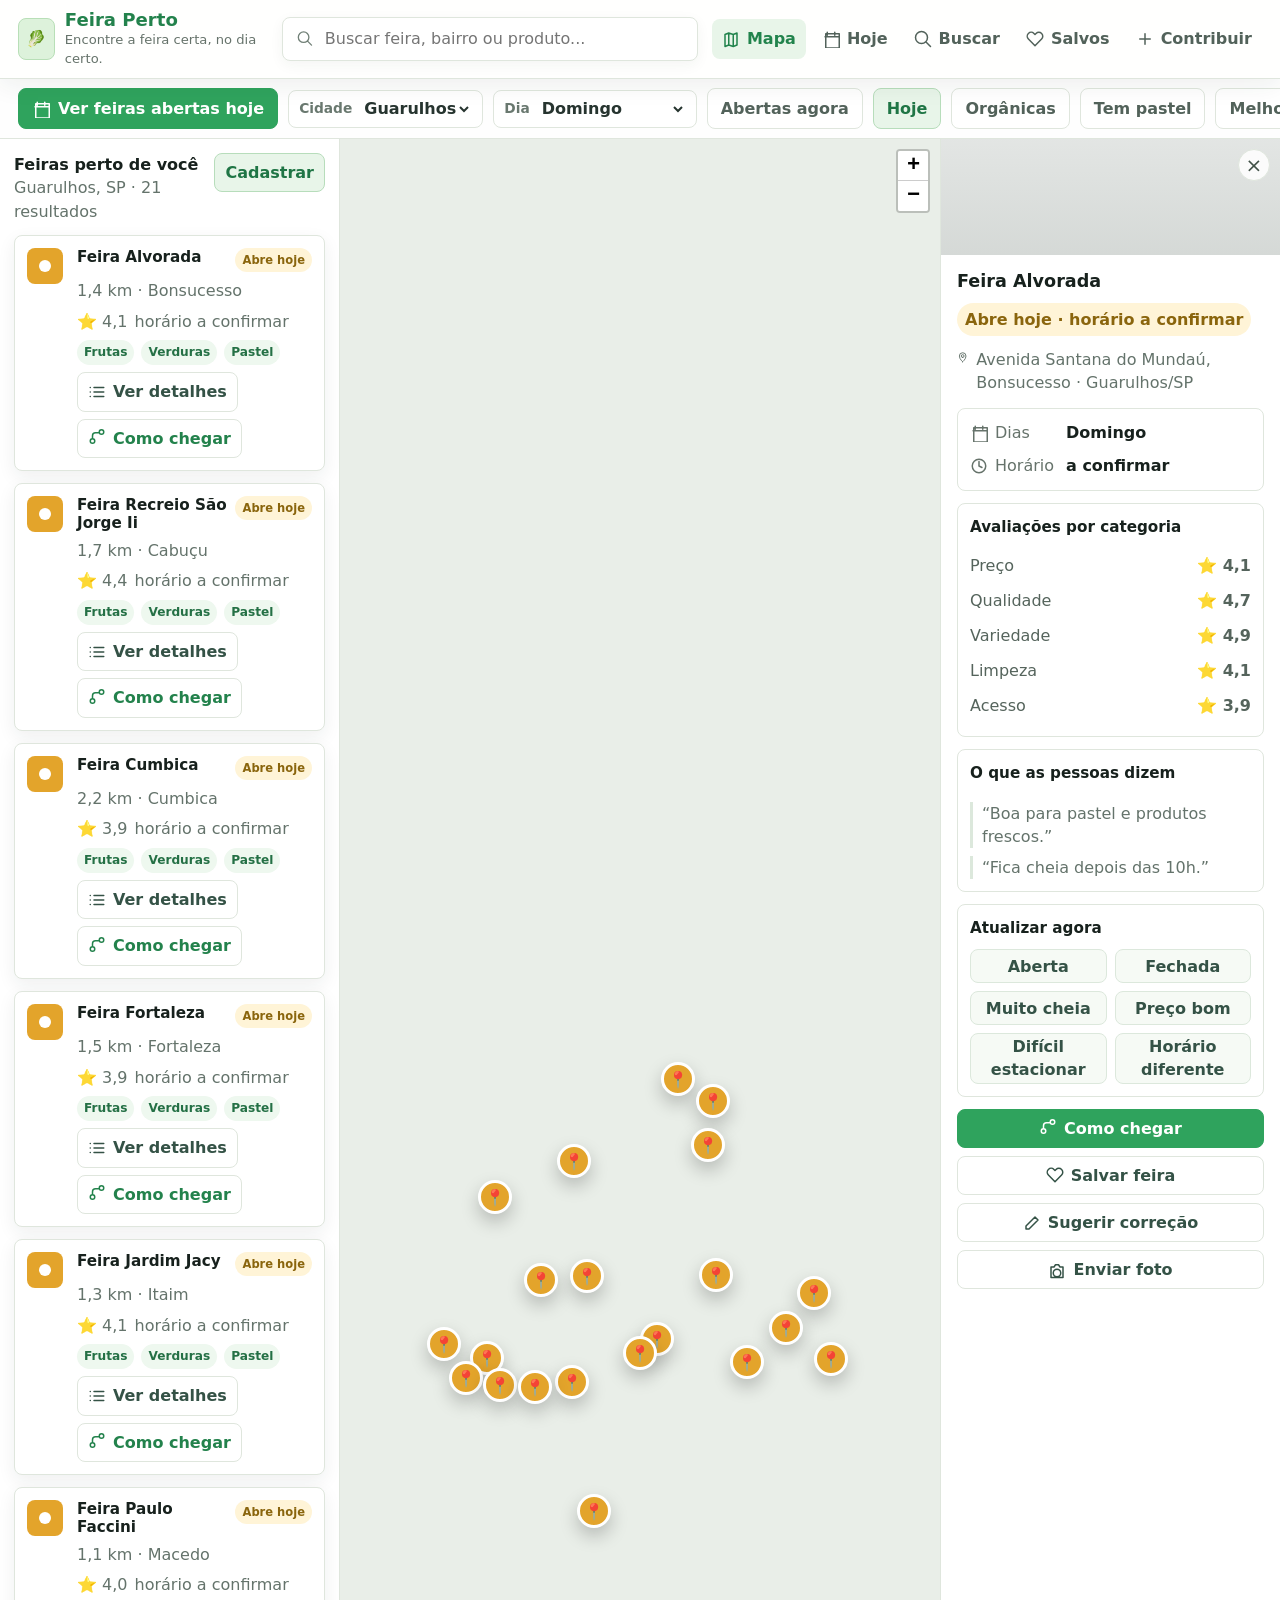
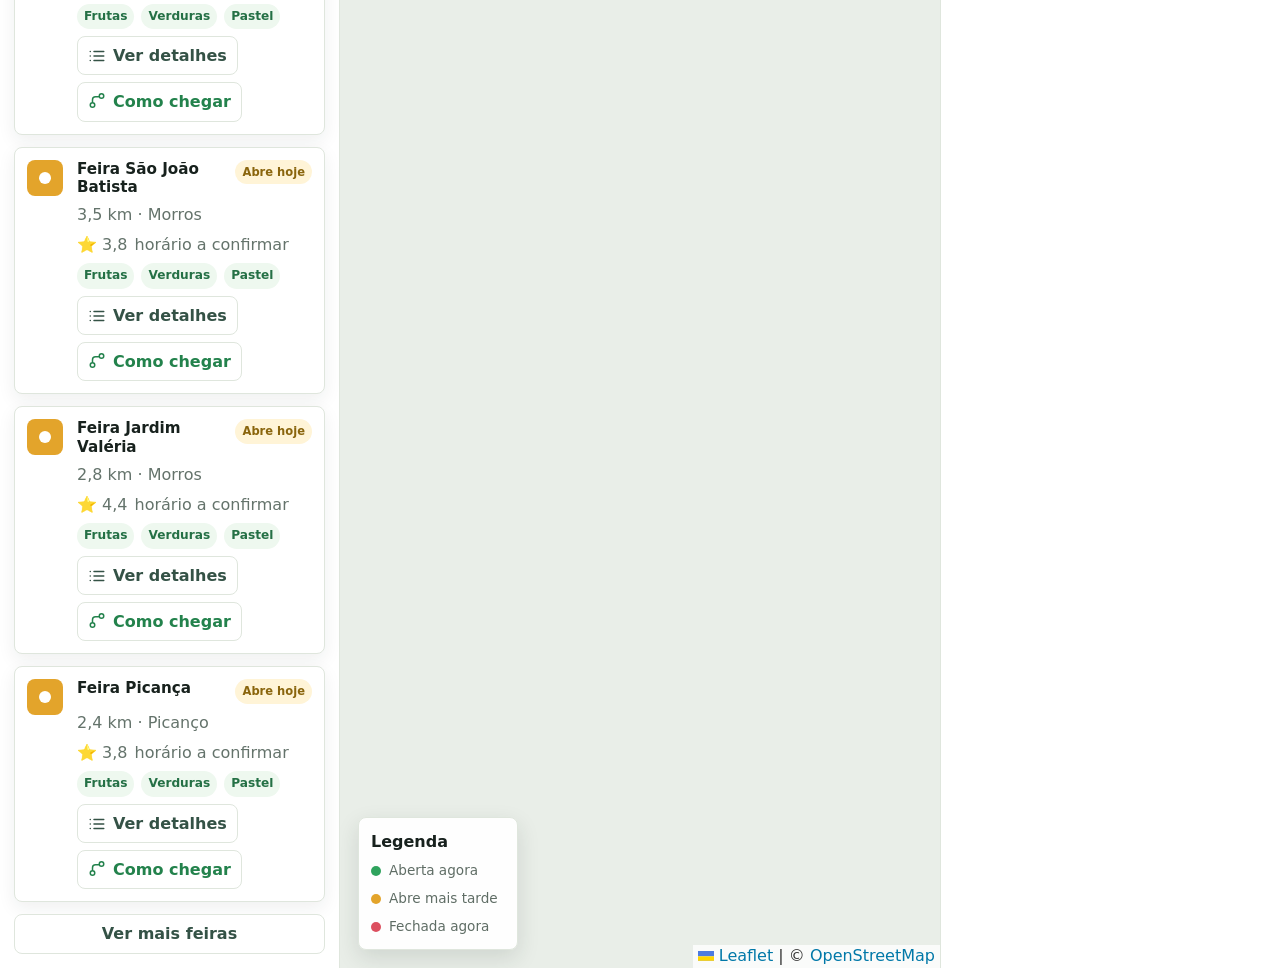
==== commit 3cdcc8f9: "Use fresh app bundle for contribution submit" ====
--- a/index.html
+++ b/index.html
@@ -3,7 +3,7 @@
   <head>
     <meta charset="UTF-8" />
     <meta name="viewport" content="width=device-width, initial-scale=1.0" />
-    <title>Cadastro de Feira de Rua</title>
+    <title>Feira Perto</title>
     <link
       rel="stylesheet"
       href="./vendor/leaflet.css"
@@ -11,18 +11,54 @@
     <link rel="stylesheet" href="./src/styles.css" />
   </head>
   <body>
+    <section id="boot-screen" class="boot-screen" aria-live="polite">
+      <div class="boot-card">
+        <div class="boot-logo">🥬📍</div>
+        <h1>Feira Perto</h1>
+        <p id="boot-status">Carregando o mapa das feiras...</p>
+        <div class="boot-progress" aria-hidden="true">
+          <span></span>
+        </div>
+        <small id="boot-help">Se esta mensagem ficar na tela, toque em atualizar ou abra novamente o link.</small>
+      </div>
+    </section>
     <div id="root"></div>
     <script>
       window.__feiraErrors = [];
+      window.__feiraAppReady = false;
+      window.__feiraReady = function () {
+        window.__feiraAppReady = true;
+        var boot = document.getElementById("boot-screen");
+        if (boot) {
+          boot.classList.add("is-hidden");
+          window.setTimeout(function () {
+            if (boot && boot.parentNode) boot.parentNode.removeChild(boot);
+          }, 360);
+        }
+      };
       window.addEventListener("error", function (event) {
         window.__feiraErrors.push(event.message || "Erro ao carregar script");
+        var status = document.getElementById("boot-status");
+        if (status) {
+          status.textContent = "Algo travou ao carregar. Tente atualizar a página.";
+        }
+        var help = document.getElementById("boot-help");
+        if (help && event.message) {
+          help.textContent = "Erro detectado: " + event.message;
+        }
       });
+      window.setTimeout(function () {
+        var status = document.getElementById("boot-status");
+        if (!window.__feiraAppReady && status) {
+          status.textContent = "Ainda carregando. Se continuar assim, atualize a página.";
+        }
+      }, 6000);
     </script>
     <script
       src="./vendor/leaflet.js"
     ></script>
     <script src="./vendor/react.production.min.js"></script>
     <script src="./vendor/react-dom.production.min.js"></script>
-    <script src="./src/main.compiled.js"></script>
+    <script src="./src/app.js"></script>
   </body>
 </html>
--- a/src/styles.css
+++ b/src/styles.css
@@ -40,12 +40,118 @@
   min-height: 100vh;
 }
 
+.boot-screen {
+  position: fixed;
+  inset: 0;
+  z-index: 9999;
+  display: grid;
+  place-items: center;
+  min-height: 100vh;
+  min-height: 100dvh;
+  padding: 24px;
+  background:
+    linear-gradient(rgba(47, 163, 93, 0.08) 1px, transparent 1px),
+    linear-gradient(90deg, rgba(47, 163, 93, 0.08) 1px, transparent 1px),
+    #f4f6f2;
+  background-size: 28px 28px;
+  opacity: 1;
+  transition: opacity 0.28s ease, visibility 0.28s ease;
+}
+
+.boot-screen.is-hidden {
+  visibility: hidden;
+  opacity: 0;
+}
+
+.boot-card {
+  width: min(100%, 360px);
+  padding: 24px;
+  text-align: center;
+  background: #ffffff;
+  border: 1px solid #dfe6dd;
+  border-radius: 8px;
+  box-shadow: 0 16px 38px rgba(28, 52, 40, 0.12);
+}
+
+.boot-logo {
+  display: grid;
+  place-items: center;
+  width: 64px;
+  height: 64px;
+  margin: 0 auto 14px;
+  background: #e8f5e9;
+  border: 1px solid #b7ddbb;
+  border-radius: 8px;
+  font-size: 1.8rem;
+}
+
+.boot-card h1 {
+  margin: 0 0 8px;
+  color: #21834c;
+  font-size: 2rem;
+  line-height: 1;
+}
+
+.boot-card p {
+  margin: 0;
+  color: #52625a;
+  font-weight: 750;
+}
+
+.boot-card small {
+  display: block;
+  color: #718077;
+}
+
+.boot-progress {
+  position: relative;
+  height: 8px;
+  margin: 18px 0 14px;
+  overflow: hidden;
+  background: #e8f0e7;
+  border-radius: 999px;
+}
+
+.boot-progress span {
+  position: absolute;
+  top: 0;
+  bottom: 0;
+  left: -40%;
+  width: 42%;
+  background: #2fa35d;
+  border-radius: 999px;
+  animation: boot-slide 1.2s ease-in-out infinite;
+}
+
+@keyframes boot-slide {
+  to {
+    left: 100%;
+  }
+}
+
 .map-screen {
   display: grid;
   grid-template-rows: auto auto minmax(0, 1fr);
   min-height: 100vh;
   min-height: 100dvh;
   background: #f4f6f2;
+}
+
+.app-warning {
+  position: fixed;
+  top: max(12px, env(safe-area-inset-top));
+  left: 50%;
+  z-index: 9998;
+  width: min(92vw, 520px);
+  padding: 12px 14px;
+  color: #7a261f;
+  text-align: center;
+  background: #fff0ed;
+  border: 1px solid #f0bbb3;
+  border-radius: 8px;
+  box-shadow: 0 10px 30px rgba(35, 21, 18, 0.14);
+  transform: translateX(-50%);
+  font-weight: 800;
 }
 
 .topbar {
@@ -466,6 +572,23 @@
   z-index: 500;
 }
 
+.map-fallback {
+  position: absolute;
+  top: 18px;
+  left: 50%;
+  z-index: 510;
+  width: min(92%, 420px);
+  padding: 12px 14px;
+  color: #7a4f0b;
+  text-align: center;
+  background: #fff8e8;
+  border: 1px solid #f0d28b;
+  border-radius: 8px;
+  box-shadow: 0 10px 26px rgba(48, 38, 17, 0.12);
+  transform: translateX(-50%);
+  font-weight: 800;
+}
+
 .map-legend span {
   display: inline-flex;
   align-items: center;
@@ -674,6 +797,77 @@
   background: #ffffff;
   border: 1px solid #dfe6dd;
   border-radius: 8px;
+}
+
+.success-panel {
+  display: grid;
+  gap: 14px;
+  width: min(100%, 680px);
+  margin: min(8vh, 72px) auto 0;
+  padding: 24px;
+  text-align: center;
+  background: #ffffff;
+  border: 1px solid #dfe6dd;
+  border-radius: 8px;
+  box-shadow: 0 18px 42px rgba(28, 52, 40, 0.12);
+}
+
+.success-icon {
+  display: grid;
+  place-items: center;
+  width: 60px;
+  height: 60px;
+  margin: 0 auto;
+  color: #ffffff;
+  background: #2fa35d;
+  border-radius: 999px;
+  font-size: 2rem;
+  font-weight: 900;
+}
+
+.success-panel span {
+  color: #23824c;
+  font-weight: 900;
+  text-transform: uppercase;
+}
+
+.success-panel h1 {
+  font-size: clamp(1.8rem, 5vw, 3.4rem);
+  line-height: 1.04;
+}
+
+.success-panel p {
+  max-width: 540px;
+  margin: 0 auto;
+  color: #64736b;
+}
+
+.success-actions {
+  display: flex;
+  flex-wrap: wrap;
+  justify-content: center;
+  gap: 10px;
+  margin-top: 6px;
+}
+
+.success-actions button {
+  display: inline-flex;
+  align-items: center;
+  justify-content: center;
+  gap: 8px;
+  min-height: 44px;
+  padding: 10px 14px;
+  color: #23824c;
+  background: #ffffff;
+  border: 1px solid #b7ddbb;
+  border-radius: 8px;
+  font-weight: 850;
+}
+
+.success-actions button:first-child {
+  color: #ffffff;
+  background: #2fa35d;
+  border-color: #2fa35d;
 }
 
 .simple-form.wide {
@@ -977,6 +1171,16 @@
     padding: 14px;
   }
 
+  .success-panel {
+    margin-top: 18px;
+    padding: 18px;
+  }
+
+  .success-actions {
+    display: grid;
+    grid-template-columns: 1fr;
+  }
+
   .choice-grid {
     grid-template-columns: 1fr;
   }
